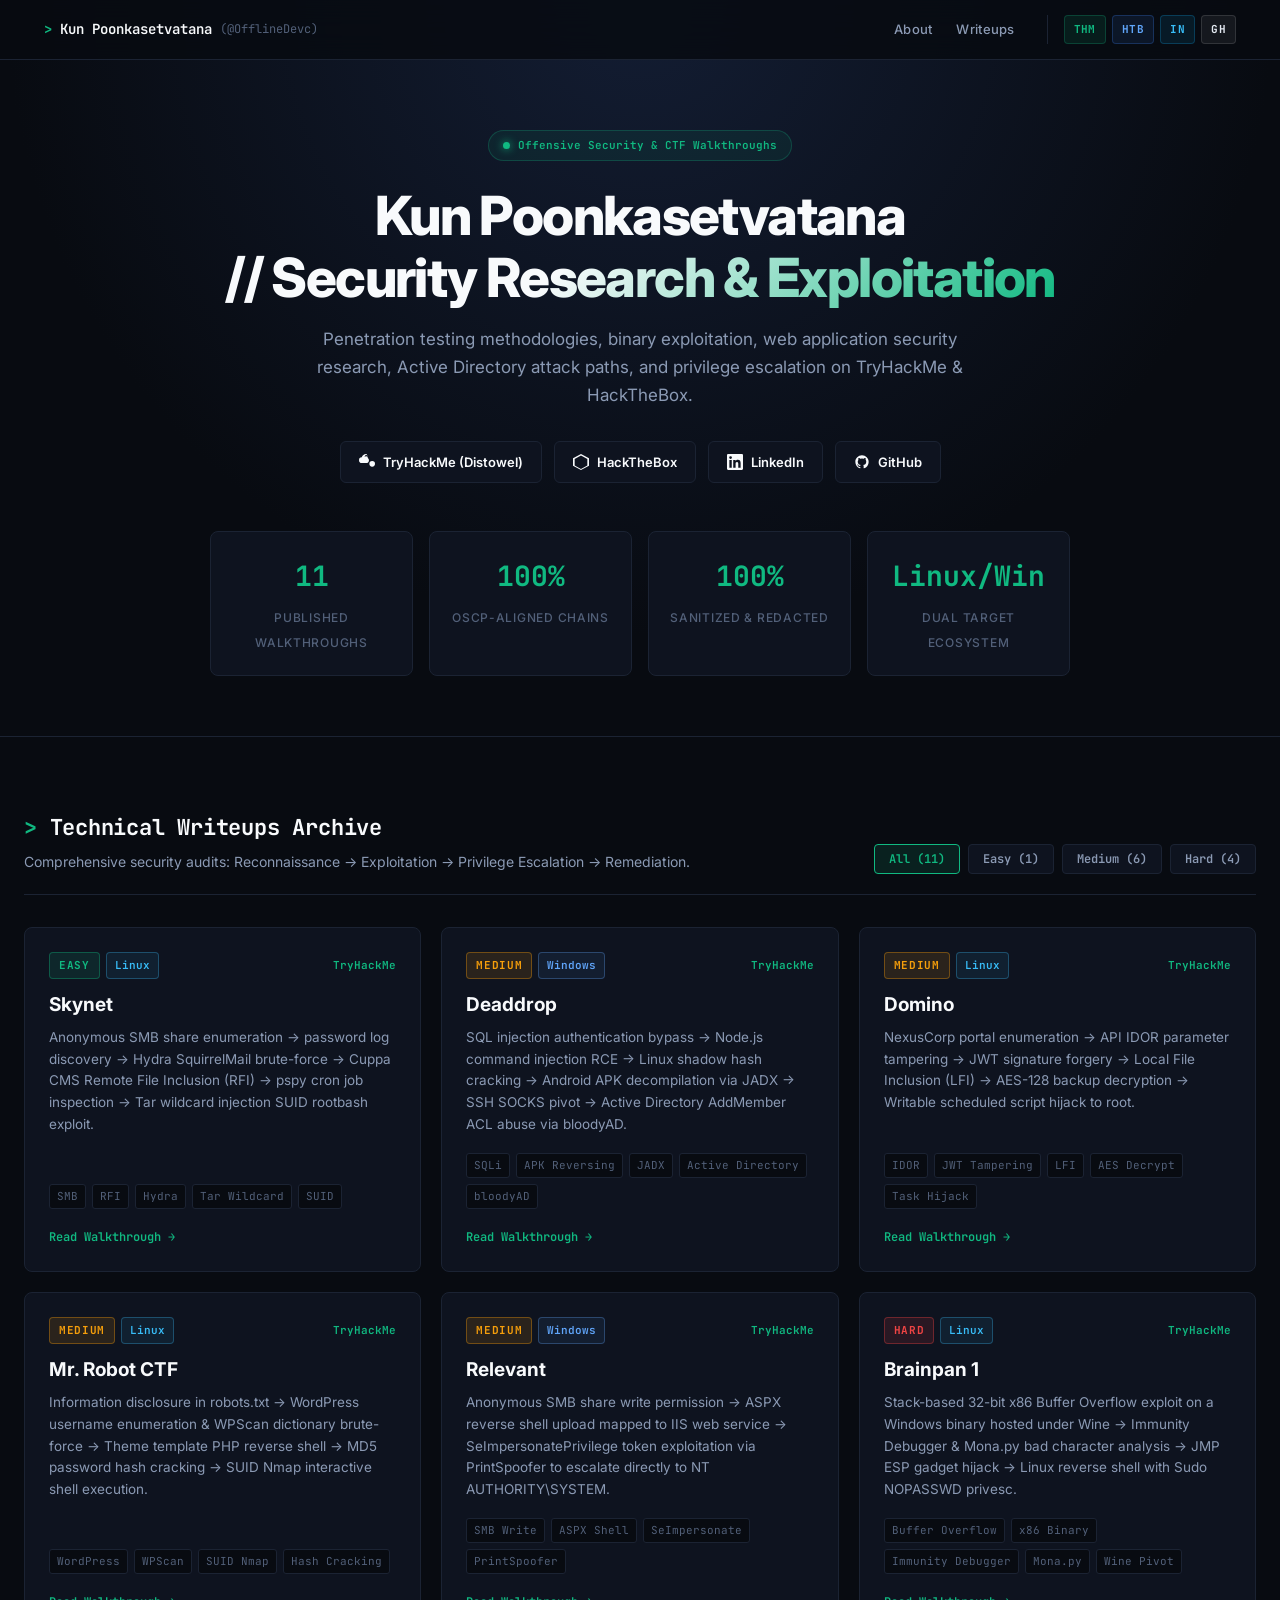
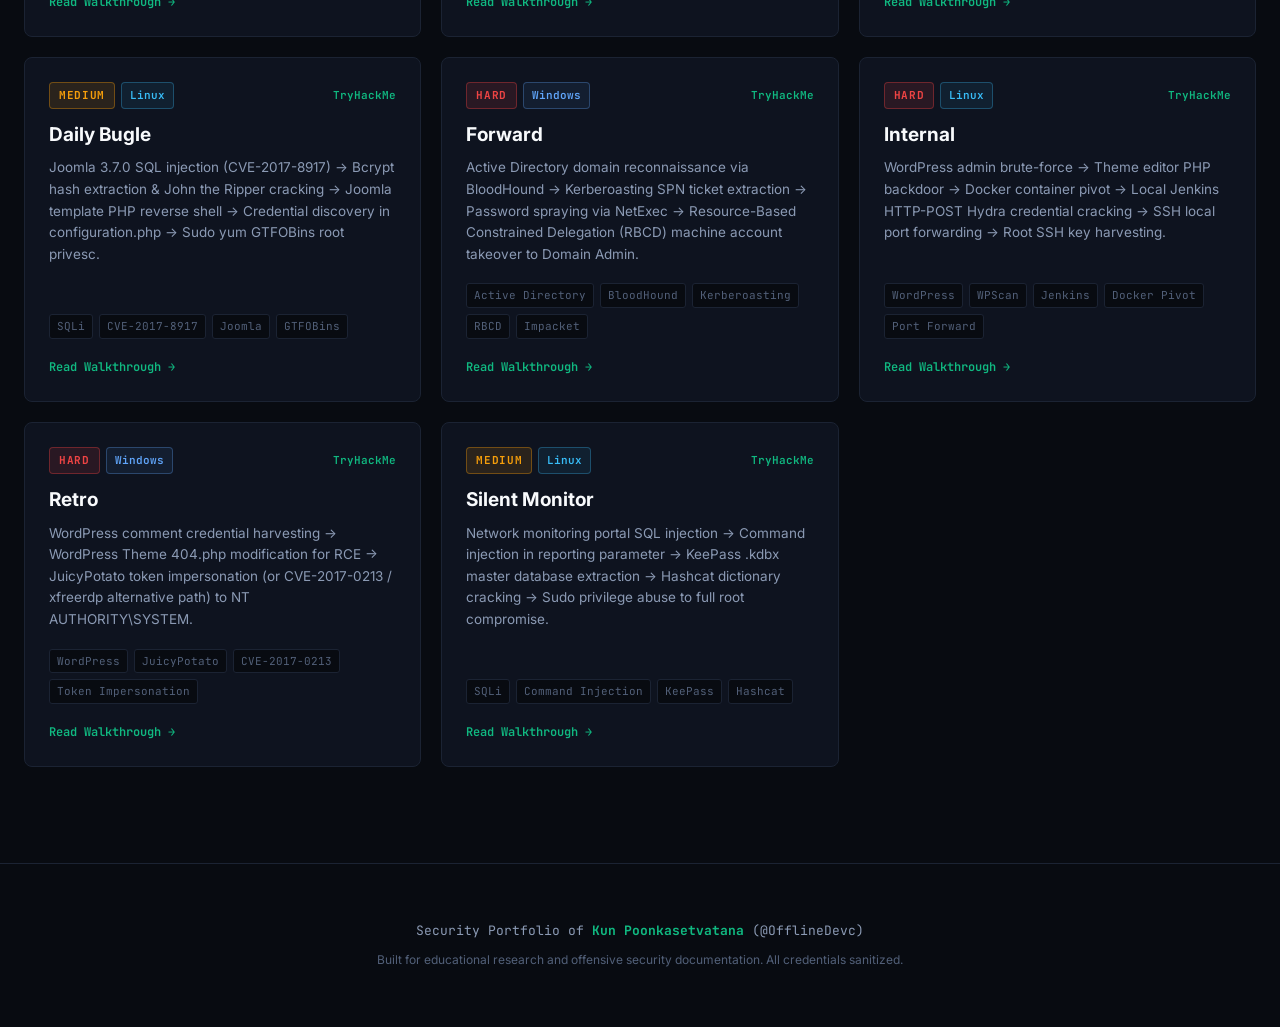
==== index.html @ 22c3c1bf "Fix OS and difficulty tags: Domino Linux, Forward Windows, Daily Bugle and Silent Monitor Medium, cl" ====
<!DOCTYPE html>
<html lang="en">
<head>
  <meta charset="UTF-8" />
  <meta name="viewport" content="width=device-width, initial-scale=1.0" />
  <title>Kun Poonkasetvatana (@OfflineDevc) — Offensive Security & CTF Portfolio</title>
  <link rel="stylesheet" href="style.css?v=3.0" />
  <link rel="preconnect" href="https://fonts.googleapis.com" />
  <link href="https://fonts.googleapis.com/css2?family=JetBrains+Mono:wght@400;500;600;700&family=Inter:wght@300;400;500;600;700;800&display=swap" rel="stylesheet" />
</head>
<body>

  <!-- GLOBAL NAVBAR -->
  <nav class="navbar">
    <div class="nav-inner">
      <a href="index.html" class="nav-logo">
        <span class="logo-accent">&gt;</span> Kun Poonkasetvatana
        <span class="logo-handle">(@OfflineDevc)</span>
      </a>
      <div class="nav-links">
        <a href="#about" class="nav-link-item">About</a>
        <a href="#writeups" class="nav-link-item">Writeups</a>
        <div class="nav-social-pills">
          <a href="https://tryhackme.com/p/Distowel" target="_blank" rel="noopener" class="pill-social thm" title="TryHackMe Profile">THM</a>
          <a href="https://profile.hackthebox.com/profile/01a11ceb-de8c-7382-a00c-8fab28836ef1" target="_blank" rel="noopener" class="pill-social htb" title="HackTheBox Profile">HTB</a>
          <a href="https://www.linkedin.com/in/kun-poonkasetvatana-4b6317326/" target="_blank" rel="noopener" class="pill-social in" title="LinkedIn Profile">IN</a>
          <a href="https://github.com/OfflineDevc" target="_blank" rel="noopener" class="pill-social gh" title="GitHub Profile">GH</a>
        </div>
      </div>
    </div>
  </nav>

  <!-- HERO SECTION -->
  <header class="hero" id="about">
    <div class="hero-inner">
      <div class="hero-status-pill">
        <span class="status-dot"></span>
        <span>Offensive Security &amp; CTF Walkthroughs</span>
      </div>
      <h1 class="hero-title">
        Kun Poonkasetvatana <br />
        <span class="title-accent">// Security Research &amp; Exploitation</span>
      </h1>
      <p class="hero-sub">
        Penetration testing methodologies, binary exploitation, web application security research, Active Directory attack paths, and privilege escalation on TryHackMe &amp; HackTheBox.
      </p>

      <div class="social-row">
        <a href="https://tryhackme.com/p/Distowel" target="_blank" rel="noopener" class="social-btn">
          <svg viewBox="0 0 24 24" fill="currentColor"><path d="M10.705 0C7.54 0 4.908 2.13 4.173 5.047A4.226 4.226 0 0 0 0 9.248a4.226 4.226 0 0 0 4.226 4.226h6.479A4.226 4.226 0 0 0 14.93 9.248a4.21 4.21 0 0 0-1.733-3.4C12.95 2.56 11.937 0 10.705 0zm0 1.588c.983 0 1.869.924 2.388 2.44a4.19 4.19 0 0 0-2.388-.744 4.19 4.19 0 0 0-2.387.744c.518-1.516 1.404-2.44 2.387-2.44zM19.774 10.526a4.226 4.226 0 0 0-4.226 4.226 4.226 4.226 0 0 0 4.226 4.226A4.226 4.226 0 0 0 24 14.752a4.226 4.226 0 0 0-4.226-4.226z"/></svg>
          TryHackMe (Distowel)
        </a>
        <a href="https://profile.hackthebox.com/profile/01a11ceb-de8c-7382-a00c-8fab28836ef1" target="_blank" rel="noopener" class="social-btn">
          <svg viewBox="0 0 24 24" fill="currentColor"><path d="M11.996 0 0 6.5v11L11.996 24 24 17.5v-11zm-.003 2.333 9.503 5.334v9.665l-9.503 5.334-9.5-5.334V7.667z"/></svg>
          HackTheBox
        </a>
        <a href="https://www.linkedin.com/in/kun-poonkasetvatana-4b6317326/" target="_blank" rel="noopener" class="social-btn">
          <svg viewBox="0 0 24 24" fill="currentColor"><path d="M20.447 20.452h-3.554v-5.569c0-1.328-.027-3.037-1.852-3.037-1.853 0-2.136 1.445-2.136 2.939v5.667H9.351V9h3.414v1.561h.046c.477-.9 1.637-1.85 3.37-1.85 3.601 0 4.267 2.37 4.267 5.455v6.286zM5.337 7.433a2.062 2.062 0 0 1-2.063-2.065 2.064 2.064 0 1 1 2.063 2.065zm1.782 13.019H3.555V9h3.564v11.452zM22.225 0H1.771C.792 0 0 .774 0 1.729v20.542C0 23.227.792 24 1.771 24h20.451C23.2 24 24 23.227 24 22.271V1.729C24 .774 23.2 0 22.222 0h.003z"/></svg>
          LinkedIn
        </a>
        <a href="https://github.com/OfflineDevc" target="_blank" rel="noopener" class="social-btn">
          <svg viewBox="0 0 24 24" fill="currentColor"><path d="M12 2C6.477 2 2 6.484 2 12.021c0 4.428 2.865 8.185 6.839 9.504.5.092.682-.217.682-.482 0-.237-.009-.868-.013-1.703-2.782.605-3.369-1.342-3.369-1.342-.454-1.154-1.11-1.462-1.11-1.462-.908-.62.069-.608.069-.608 1.003.07 1.531 1.03 1.531 1.03.892 1.529 2.341 1.087 2.91.832.092-.647.35-1.088.636-1.338-2.22-.253-4.555-1.113-4.555-4.951 0-1.093.39-1.988 1.029-2.688-.103-.253-.446-1.272.098-2.65 0 0 .84-.27 2.75 1.026A9.564 9.564 0 0 1 12 6.844a9.59 9.59 0 0 1 2.504.337c1.909-1.296 2.747-1.027 2.747-1.027.546 1.379.202 2.398.1 2.651.64.7 1.028 1.595 1.028 2.688 0 3.848-2.339 4.695-4.566 4.943.359.309.678.919.678 1.852 0 1.336-.012 2.415-.012 2.743 0 .267.18.578.688.48C19.138 20.203 22 16.447 22 12.021 22 6.484 17.523 2 12 2z"/></svg>
          GitHub
        </a>
      </div>

      <!-- Bento Stats -->
      <div class="stats-row">
        <div class="stat-box">
          <span class="stat-num">11</span>
          <span class="stat-label">Published Walkthroughs</span>
        </div>
        <div class="stat-box">
          <span class="stat-num">100%</span>
          <span class="stat-label">OSCP-Aligned Chains</span>
        </div>
        <div class="stat-box">
          <span class="stat-num">100%</span>
          <span class="stat-label">Sanitized &amp; Redacted</span>
        </div>
        <div class="stat-box">
          <span class="stat-num">Linux/Win</span>
          <span class="stat-label">Dual Target Ecosystem</span>
        </div>
      </div>
    </div>
  </header>

  <!-- WRITEUPS SECTION -->
  <section class="section" id="writeups">
    <div class="section-inner">
      <div class="section-header-row">
        <div>
          <h2 class="section-title"><span class="dim">&gt;</span> Technical Writeups Archive</h2>
          <p class="section-sub">Comprehensive security audits: Reconnaissance → Exploitation → Privilege Escalation → Remediation.</p>
        </div>

        <!-- Filter Buttons -->
        <div class="filter-row">
          <button class="filter-btn active" data-filter="all">All (11)</button>
          <button class="filter-btn" data-filter="easy">Easy (1)</button>
          <button class="filter-btn" data-filter="medium">Medium (6)</button>
          <button class="filter-btn" data-filter="hard">Hard (4)</button>
        </div>
      </div>

      <!-- WRITEUP GRID -->
      <div class="writeup-grid" id="writeup-grid">

        <!-- 1. Skynet (EASY) -->
        <div class="writeup-card" data-tags="easy thm linux smb rfi">
          <div class="card-header">
            <div class="card-badges-left">
              <span class="badge-diff easy">Easy</span>
              <span class="badge-tag-os os-linux">Linux</span>
            </div>
            <span class="card-platform-text">TryHackMe</span>
          </div>
          <h3 class="card-title">Skynet</h3>
          <p class="card-desc">Anonymous SMB share enumeration → password log discovery → Hydra SquirrelMail brute-force → Cuppa CMS Remote File Inclusion (RFI) → pspy cron job inspection → Tar wildcard injection SUID rootbash exploit.</p>
          <div class="card-tags">
            <span class="tag">SMB</span>
            <span class="tag">RFI</span>
            <span class="tag">Hydra</span>
            <span class="tag">Tar Wildcard</span>
            <span class="tag">SUID</span>
          </div>
          <a href="writeups/skynet.html" class="card-link">Read Walkthrough →</a>
        </div>

        <!-- 2. Deaddrop (MEDIUM) -->
        <div class="writeup-card" data-tags="medium thm linux windows activedirectory">
          <div class="card-header">
            <div class="card-badges-left">
              <span class="badge-diff medium">Medium</span>
              <span class="badge-tag-os os-windows">Windows</span>
            </div>
            <span class="card-platform-text">TryHackMe</span>
          </div>
          <h3 class="card-title">Deaddrop</h3>
          <p class="card-desc">SQL injection authentication bypass → Node.js command injection RCE → Linux shadow hash cracking → Android APK decompilation via JADX → SSH SOCKS pivot → Active Directory AddMember ACL abuse via bloodyAD.</p>
          <div class="card-tags">
            <span class="tag">SQLi</span>
            <span class="tag">APK Reversing</span>
            <span class="tag">JADX</span>
            <span class="tag">Active Directory</span>
            <span class="tag">bloodyAD</span>
          </div>
          <a href="writeups/deaddrop.html" class="card-link">Read Walkthrough →</a>
        </div>

        <!-- 3. Domino (MEDIUM) -->
        <div class="writeup-card" data-tags="medium thm linux web jwt">
          <div class="card-header">
            <div class="card-badges-left">
              <span class="badge-diff medium">Medium</span>
              <span class="badge-tag-os os-linux">Linux</span>
            </div>
            <span class="card-platform-text">TryHackMe</span>
          </div>
          <h3 class="card-title">Domino</h3>
          <p class="card-desc">NexusCorp portal enumeration → API IDOR parameter tampering → JWT signature forgery → Local File Inclusion (LFI) → AES-128 backup decryption → Writable scheduled script hijack to root.</p>
          <div class="card-tags">
            <span class="tag">IDOR</span>
            <span class="tag">JWT Tampering</span>
            <span class="tag">LFI</span>
            <span class="tag">AES Decrypt</span>
            <span class="tag">Task Hijack</span>
          </div>
          <a href="writeups/domino.html" class="card-link">Read Walkthrough →</a>
        </div>

        <!-- 4. Mr. Robot CTF (MEDIUM) -->
        <div class="writeup-card" data-tags="medium thm linux wordpress">
          <div class="card-header">
            <div class="card-badges-left">
              <span class="badge-diff medium">Medium</span>
              <span class="badge-tag-os os-linux">Linux</span>
            </div>
            <span class="card-platform-text">TryHackMe</span>
          </div>
          <h3 class="card-title">Mr. Robot CTF</h3>
          <p class="card-desc">Information disclosure in robots.txt → WordPress username enumeration & WPScan dictionary brute-force → Theme template PHP reverse shell → MD5 password hash cracking → SUID Nmap interactive shell execution.</p>
          <div class="card-tags">
            <span class="tag">WordPress</span>
            <span class="tag">WPScan</span>
            <span class="tag">SUID Nmap</span>
            <span class="tag">Hash Cracking</span>
          </div>
          <a href="writeups/mrrobotctf.html" class="card-link">Read Walkthrough →</a>
        </div>

        <!-- 5. Relevant (MEDIUM) -->
        <div class="writeup-card" data-tags="medium thm windows smb printspoofer">
          <div class="card-header">
            <div class="card-badges-left">
              <span class="badge-diff medium">Medium</span>
              <span class="badge-tag-os os-windows">Windows</span>
            </div>
            <span class="card-platform-text">TryHackMe</span>
          </div>
          <h3 class="card-title">Relevant</h3>
          <p class="card-desc">Anonymous SMB share write permission → ASPX reverse shell upload mapped to IIS web service → SeImpersonatePrivilege token exploitation via PrintSpoofer to escalate directly to NT AUTHORITY\SYSTEM.</p>
          <div class="card-tags">
            <span class="tag">SMB Write</span>
            <span class="tag">ASPX Shell</span>
            <span class="tag">SeImpersonate</span>
            <span class="tag">PrintSpoofer</span>
          </div>
          <a href="writeups/relevant.html" class="card-link">Read Walkthrough →</a>
        </div>

        <!-- 6. Brainpan 1 (HARD) -->
        <div class="writeup-card" data-tags="hard thm linux windows bof">
          <div class="card-header">
            <div class="card-badges-left">
              <span class="badge-diff hard">Hard</span>
              <span class="badge-tag-os os-linux">Linux</span>
            </div>
            <span class="card-platform-text">TryHackMe</span>
          </div>
          <h3 class="card-title">Brainpan 1</h3>
          <p class="card-desc">Stack-based 32-bit x86 Buffer Overflow exploit on a Windows binary hosted under Wine → Immunity Debugger & Mona.py bad character analysis → JMP ESP gadget hijack → Linux reverse shell with Sudo NOPASSWD privesc.</p>
          <div class="card-tags">
            <span class="tag">Buffer Overflow</span>
            <span class="tag">x86 Binary</span>
            <span class="tag">Immunity Debugger</span>
            <span class="tag">Mona.py</span>
            <span class="tag">Wine Pivot</span>
          </div>
          <a href="writeups/brainpan1.html" class="card-link">Read Walkthrough →</a>
        </div>

        <!-- 7. Daily Bugle (MEDIUM) -->
        <div class="writeup-card" data-tags="medium thm web linux sqli">
          <div class="card-header">
            <div class="card-badges-left">
              <span class="badge-diff medium">Medium</span>
              <span class="badge-tag-os os-linux">Linux</span>
            </div>
            <span class="card-platform-text">TryHackMe</span>
          </div>
          <h3 class="card-title">Daily Bugle</h3>
          <p class="card-desc">Joomla 3.7.0 SQL injection (CVE-2017-8917) → Bcrypt hash extraction & John the Ripper cracking → Joomla template PHP reverse shell → Credential discovery in configuration.php → Sudo yum GTFOBins root privesc.</p>
          <div class="card-tags">
            <span class="tag">SQLi</span>
            <span class="tag">CVE-2017-8917</span>
            <span class="tag">Joomla</span>
            <span class="tag">GTFOBins</span>
          </div>
          <a href="writeups/daily-bugle.html" class="card-link">Read Walkthrough →</a>
        </div>

        <!-- 8. Forward (HARD) -->
        <div class="writeup-card" data-tags="hard thm activedirectory windows rbcd">
          <div class="card-header">
            <div class="card-badges-left">
              <span class="badge-diff hard">Hard</span>
              <span class="badge-tag-os os-windows">Windows</span>
            </div>
            <span class="card-platform-text">TryHackMe</span>
          </div>
          <h3 class="card-title">Forward</h3>
          <p class="card-desc">Active Directory domain reconnaissance via BloodHound → Kerberoasting SPN ticket extraction → Password spraying via NetExec → Resource-Based Constrained Delegation (RBCD) machine account takeover to Domain Admin.</p>
          <div class="card-tags">
            <span class="tag">Active Directory</span>
            <span class="tag">BloodHound</span>
            <span class="tag">Kerberoasting</span>
            <span class="tag">RBCD</span>
            <span class="tag">Impacket</span>
          </div>
          <a href="writeups/forward.html" class="card-link">Read Walkthrough →</a>
        </div>

        <!-- 9. Internal (HARD) -->
        <div class="writeup-card" data-tags="hard thm linux wordpress jenkins">
          <div class="card-header">
            <div class="card-badges-left">
              <span class="badge-diff hard">Hard</span>
              <span class="badge-tag-os os-linux">Linux</span>
            </div>
            <span class="card-platform-text">TryHackMe</span>
          </div>
          <h3 class="card-title">Internal</h3>
          <p class="card-desc">WordPress admin brute-force → Theme editor PHP backdoor → Docker container pivot → Local Jenkins HTTP-POST Hydra credential cracking → SSH local port forwarding → Root SSH key harvesting.</p>
          <div class="card-tags">
            <span class="tag">WordPress</span>
            <span class="tag">WPScan</span>
            <span class="tag">Jenkins</span>
            <span class="tag">Docker Pivot</span>
            <span class="tag">Port Forward</span>
          </div>
          <a href="writeups/internal.html" class="card-link">Read Walkthrough →</a>
        </div>

        <!-- 10. Retro (HARD) -->
        <div class="writeup-card" data-tags="hard thm windows wordpress rdp">
          <div class="card-header">
            <div class="card-badges-left">
              <span class="badge-diff hard">Hard</span>
              <span class="badge-tag-os os-windows">Windows</span>
            </div>
            <span class="card-platform-text">TryHackMe</span>
          </div>
          <h3 class="card-title">Retro</h3>
          <p class="card-desc">WordPress comment credential harvesting → WordPress Theme 404.php modification for RCE → JuicyPotato token impersonation (or CVE-2017-0213 / xfreerdp alternative path) to NT AUTHORITY\SYSTEM.</p>
          <div class="card-tags">
            <span class="tag">WordPress</span>
            <span class="tag">JuicyPotato</span>
            <span class="tag">CVE-2017-0213</span>
            <span class="tag">Token Impersonation</span>
          </div>
          <a href="writeups/retro.html" class="card-link">Read Walkthrough →</a>
        </div>

        <!-- 11. Silent Monitor (MEDIUM) -->
        <div class="writeup-card" data-tags="medium thm linux sqli keepass">
          <div class="card-header">
            <div class="card-badges-left">
              <span class="badge-diff medium">Medium</span>
              <span class="badge-tag-os os-linux">Linux</span>
            </div>
            <span class="card-platform-text">TryHackMe</span>
          </div>
          <h3 class="card-title">Silent Monitor</h3>
          <p class="card-desc">Network monitoring portal SQL injection → Command injection in reporting parameter → KeePass .kdbx master database extraction → Hashcat dictionary cracking → Sudo privilege abuse to full root compromise.</p>
          <div class="card-tags">
            <span class="tag">SQLi</span>
            <span class="tag">Command Injection</span>
            <span class="tag">KeePass</span>
            <span class="tag">Hashcat</span>
          </div>
          <a href="writeups/silent-monitor.html" class="card-link">Read Walkthrough →</a>
        </div>

      </div>
    </div>
  </section>

  <!-- GLOBAL FOOTER -->
  <footer class="footer">
    <div class="footer-inner">
      <p class="footer-author">Security Portfolio of <strong>Kun Poonkasetvatana</strong> (@OfflineDevc)</p>
      <p class="footer-copy">Built for educational research and offensive security documentation. All credentials sanitized.</p>
    </div>
  </footer>

  <script src="script.js?v=3.0"></script>
</body>
</html>
---- style.css ----
/* ==========================================================================
   OFFLINEDEVC PORTFOLIO & WRITEUPS — UNIFIED DESIGN SYSTEM
   Author: Kun Poonkasetvatana (@OfflineDevc)
   Theme: Minimal Dark Cyber Slate / Bento Grid / Typography Focus
   ========================================================================== */

/* ── Reset & CSS Variables ───────────────────────────────────────────────── */
*, *::before, *::after {
  box-sizing: border-box;
  margin: 0;
  padding: 0;
}

:root {
  /* Unified Backgrounds */
  --bg-base:       #080b11;   /* Global dark charcoal */
  --bg-surface:    #0e131f;   /* Cards and containers */
  --bg-surface-hover: #131a2b;
  --bg-code:       #05080f;   /* Deep code blocks */
  --bg-elevated:   #141c2e;   /* Badges and dropdowns */

  /* Borders */
  --border:        #1b2333;   /* Clean subtle border */
  --border-hover:  #2d3b55;
  --border-light:  rgba(255, 255, 255, 0.08);

  /* Typography */
  --text-main:     #f8fafc;   /* High contrast headings */
  --text-body:     #cbd5e1;   /* Readable body */
  --text-muted:    #8b9ab4;   /* Secondary info */
  --text-dim:      #526079;   /* Muted captions */

  /* Primary Brand Accent (Cyber Emerald) */
  --accent:        #10b981;
  --accent-glow:   rgba(16, 185, 129, 0.25);
  --accent-light:  #34d399;
  --accent-code:   #34d399;

  /* Strict Difficulty Palette */
  --easy:          #10b981;
  --easy-bg:       rgba(16, 185, 129, 0.12);
  --easy-border:   rgba(16, 185, 129, 0.35);

  --medium:        #f59e0b;
  --medium-bg:     rgba(245, 158, 11, 0.12);
  --medium-border: rgba(245, 158, 11, 0.35);

  --hard:          #ef4444;
  --hard-bg:       rgba(239, 68, 68, 0.12);
  --hard-border:   rgba(239, 68, 68, 0.35);

  /* Font Stacks */
  --font-sans:     'Inter', -apple-system, BlinkMacSystemFont, 'Segoe UI', Roboto, sans-serif;
  --font-mono:     'JetBrains Mono', 'Fira Code', monospace;
}

html {
  scroll-behavior: smooth;
}

body {
  background: var(--bg-base);
  color: var(--text-body);
  font-family: var(--font-sans);
  font-size: 15px;
  line-height: 1.7;
  min-height: 100vh;
  -webkit-font-smoothing: antialiased;
  -moz-osx-font-smoothing: grayscale;
}

a {
  color: inherit;
  text-decoration: none;
}

/* ==========================================================================
   GLOBAL NAVBAR (UNIFIED FOR ALL PAGES)
   ========================================================================== */
.navbar {
  position: fixed;
  top: 0;
  left: 0;
  right: 0;
  z-index: 1000;
  height: 60px;
  background: rgba(8, 11, 17, 0.85);
  backdrop-filter: blur(14px);
  -webkit-backdrop-filter: blur(14px);
  border-bottom: 1px solid var(--border);
}

.nav-inner {
  max-width: 1240px;
  margin: 0 auto;
  padding: 0 24px;
  height: 100%;
  display: flex;
  align-items: center;
  justify-content: space-between;
}

.nav-logo {
  display: flex;
  align-items: center;
  gap: 8px;
  font-family: var(--font-mono);
  font-size: 14px;
  font-weight: 600;
  color: var(--text-main);
  transition: opacity .2s ease;
}
.nav-logo:hover {
  opacity: .9;
}
.logo-accent {
  color: var(--accent);
  font-weight: 700;
}
.logo-handle {
  font-size: 12px;
  color: var(--text-dim);
  font-weight: 400;
}

.nav-links {
  display: flex;
  align-items: center;
  gap: 24px;
}

.nav-link-item {
  font-size: 13px;
  font-weight: 500;
  color: var(--text-muted);
  letter-spacing: .02em;
  transition: color .2s ease;
}
.nav-link-item:hover {
  color: var(--text-main);
}

.nav-social-pills {
  display: flex;
  align-items: center;
  gap: 6px;
  margin-left: 8px;
  border-left: 1px solid var(--border);
  padding-left: 16px;
}

.pill-social {
  display: inline-flex;
  align-items: center;
  justify-content: center;
  padding: 4px 9px;
  border-radius: 4px;
  font-family: var(--font-mono);
  font-size: 11px;
  font-weight: 700;
  letter-spacing: .04em;
  text-decoration: none;
  transition: all .2s ease;
  border: 1px solid transparent;
}
.pill-social.thm { background: rgba(16, 185, 129, 0.1); color: #10b981; border-color: rgba(16, 185, 129, 0.25); }
.pill-social.htb { background: rgba(59, 130, 246, 0.1); color: #60a5fa; border-color: rgba(59, 130, 246, 0.25); }
.pill-social.in  { background: rgba(14, 165, 233, 0.1); color: #38bdf8; border-color: rgba(14, 165, 233, 0.25); }
.pill-social.gh  { background: rgba(255, 255, 255, 0.06); color: #e2e8f0; border-color: rgba(255, 255, 255, 0.12); }
.pill-social:hover { transform: translateY(-1px); box-shadow: 0 4px 12px rgba(0,0,0,0.4); }

/* ==========================================================================
   HOMEPAGE HERO SECTION
   ========================================================================== */
.hero {
  padding: 130px 24px 60px;
  background: radial-gradient(circle at 50% 0%, #131d33 0%, var(--bg-base) 65%);
  border-bottom: 1px solid var(--border);
}

.hero-inner {
  max-width: 1000px;
  margin: 0 auto;
  text-align: center;
}

.hero-status-pill {
  display: inline-flex;
  align-items: center;
  gap: 8px;
  background: rgba(16, 185, 129, 0.08);
  border: 1px solid rgba(16, 185, 129, 0.25);
  padding: 5px 14px;
  border-radius: 20px;
  font-family: var(--font-mono);
  font-size: 11px;
  font-weight: 600;
  color: var(--accent);
  margin-bottom: 24px;
}
.status-dot {
  width: 7px;
  height: 7px;
  border-radius: 50%;
  background: var(--accent);
  box-shadow: 0 0 8px var(--accent);
  animation: pulseDot 2s infinite ease-in-out;
}
@keyframes pulseDot {
  0%, 100% { opacity: 1; transform: scale(1); }
  50% { opacity: 0.5; transform: scale(0.85); }
}

.hero-title {
  font-size: clamp(34px, 5.5vw, 54px);
  font-weight: 800;
  color: var(--text-main);
  letter-spacing: -0.03em;
  line-height: 1.15;
  margin-bottom: 16px;
}
.hero-title .title-accent {
  background: linear-gradient(135deg, #f8fafc 40%, var(--accent) 100%);
  -webkit-background-clip: text;
  -webkit-text-fill-color: transparent;
}

.hero-sub {
  font-size: 17px;
  color: var(--text-muted);
  max-width: 680px;
  margin: 0 auto 32px;
  line-height: 1.65;
}

/* Social Buttons Row */
.social-row {
  display: flex;
  justify-content: center;
  flex-wrap: wrap;
  gap: 12px;
  margin-bottom: 48px;
}
.social-btn {
  display: inline-flex;
  align-items: center;
  gap: 8px;
  background: var(--bg-surface);
  border: 1px solid var(--border);
  color: var(--text-main);
  padding: 9px 18px;
  border-radius: 6px;
  font-size: 13px;
  font-weight: 600;
  transition: all .2s ease;
}
.social-btn svg {
  width: 16px;
  height: 16px;
}
.social-btn:hover {
  border-color: var(--accent);
  background: var(--bg-surface-hover);
  transform: translateY(-2px);
  box-shadow: 0 8px 20px rgba(0,0,0,0.4);
}

/* Bento Stats Row */
.stats-row {
  display: grid;
  grid-template-columns: repeat(auto-fit, minmax(180px, 1fr));
  gap: 16px;
  max-width: 860px;
  margin: 0 auto;
}
.stat-box {
  background: var(--bg-surface);
  border: 1px solid var(--border);
  border-radius: 8px;
  padding: 20px 16px;
  text-align: center;
  transition: border-color .2s ease;
}
.stat-box:hover {
  border-color: var(--border-hover);
}
.stat-num {
  display: block;
  font-family: var(--font-mono);
  font-size: 28px;
  font-weight: 700;
  color: var(--accent);
  margin-bottom: 4px;
}
.stat-label {
  font-size: 12px;
  color: var(--text-dim);
  font-weight: 500;
  text-transform: uppercase;
  letter-spacing: .06em;
}

/* ==========================================================================
   HOMEPAGE WRITEUPS GRID SECTION
   ========================================================================== */
.section {
  padding: 72px 24px 96px;
}
.section-inner {
  max-width: 1240px;
  margin: 0 auto;
}

.section-header-row {
  display: flex;
  align-items: flex-end;
  justify-content: space-between;
  flex-wrap: wrap;
  gap: 20px;
  margin-bottom: 32px;
  border-bottom: 1px solid var(--border);
  padding-bottom: 20px;
}
.section-title {
  font-family: var(--font-mono);
  font-size: 22px;
  font-weight: 700;
  color: var(--text-main);
  letter-spacing: -0.01em;
}
.section-title .dim {
  color: var(--accent);
}
.section-sub {
  font-size: 14px;
  color: var(--text-muted);
  margin-top: 4px;
}

/* Filter Buttons */
.filter-row {
  display: flex;
  gap: 8px;
  flex-wrap: wrap;
}
.filter-btn {
  background: var(--bg-surface);
  border: 1px solid var(--border);
  color: var(--text-muted);
  font-family: var(--font-mono);
  font-size: 12px;
  font-weight: 600;
  padding: 6px 14px;
  border-radius: 4px;
  cursor: pointer;
  transition: all .2s ease;
}
.filter-btn:hover {
  border-color: var(--border-hover);
  color: var(--text-main);
}
.filter-btn.active {
  background: rgba(16, 185, 129, 0.12);
  border-color: var(--accent);
  color: var(--accent);
}

/* Writeup Cards Grid */
.writeup-grid {
  display: grid;
  grid-template-columns: repeat(auto-fill, minmax(360px, 1fr));
  gap: 20px;
}

.writeup-card {
  background: var(--bg-surface);
  border: 1px solid var(--border);
  border-radius: 8px;
  padding: 24px;
  display: flex;
  flex-direction: column;
  transition: all .25s cubic-bezier(0.4, 0, 0.2, 1);
  position: relative;
}
.writeup-card:hover {
  border-color: var(--border-hover);
  background: var(--bg-surface-hover);
  transform: translateY(-3px);
  box-shadow: 0 12px 30px rgba(0, 0, 0, 0.5);
}

.card-header {
  display: flex;
  align-items: center;
  justify-content: space-between;
  margin-bottom: 14px;
}
.card-badges-left {
  display: flex;
  gap: 6px;
  align-items: center;
}

/* Difficulty Badges */
.badge-diff {
  display: inline-block;
  padding: 3px 9px;
  border-radius: 4px;
  font-family: var(--font-mono);
  font-size: 11px;
  font-weight: 700;
  letter-spacing: .06em;
  text-transform: uppercase;
}
.badge-diff.easy   { background: var(--easy-bg);   color: var(--easy);   border: 1px solid var(--easy-border); }
.badge-diff.medium { background: var(--medium-bg); color: var(--medium); border: 1px solid var(--medium-border); }
.badge-diff.hard   { background: var(--hard-bg);   color: var(--hard);   border: 1px solid var(--hard-border); }

.badge-tag-os {
  background: var(--bg-elevated);
  border: 1px solid var(--border);
  color: var(--text-muted);
  font-family: var(--font-mono);
  font-size: 11px;
  font-weight: 600;
  padding: 3px 8px;
  border-radius: 4px;
}

.card-platform-text {
  font-family: var(--font-mono);
  font-size: 11px;
  color: var(--accent);
  font-weight: 600;
}

.card-title {
  font-size: 19px;
  font-weight: 700;
  color: var(--text-main);
  margin-bottom: 10px;
  line-height: 1.3;
}

.card-desc {
  font-size: 13.5px;
  color: var(--text-muted);
  line-height: 1.6;
  margin-bottom: 18px;
  flex: 1;
}

.card-tags {
  display: flex;
  flex-wrap: wrap;
  gap: 6px;
  margin-bottom: 18px;
}
.tag {
  background: var(--bg-base);
  border: 1px solid var(--border);
  color: var(--text-dim);
  font-family: var(--font-mono);
  font-size: 11px;
  padding: 2px 7px;
  border-radius: 3px;
}

.card-link {
  display: inline-flex;
  align-items: center;
  gap: 6px;
  font-family: var(--font-mono);
  font-size: 12px;
  font-weight: 600;
  color: var(--accent);
  transition: gap .2s ease;
}
.card-link:hover {
  gap: 10px;
  text-decoration: underline;
}

.writeup-card.hidden {
  display: none !important;
}

/* ==========================================================================
   WRITEUP PAGE — HERO BANNER
   ========================================================================== */
.writeup-hero {
  padding: 96px 24px 32px;
  background: radial-gradient(circle at 50% 0%, #131d33 0%, var(--bg-base) 70%);
  border-bottom: 1px solid var(--border);
}

.writeup-hero-inner {
  max-width: 1240px;
  margin: 0 auto;
}

.hero-top-meta {
  display: flex;
  align-items: center;
  justify-content: space-between;
  flex-wrap: wrap;
  gap: 12px;
  margin-bottom: 16px;
}

.hero-top-meta .back-link {
  display: inline-flex;
  align-items: center;
  gap: 6px;
  font-family: var(--font-mono);
  font-size: 12px;
  color: var(--text-muted);
  text-decoration: none;
  transition: color .2s ease;
}
.hero-top-meta .back-link:hover {
  color: var(--accent);
}

.author-hero-pill {
  display: inline-flex;
  align-items: center;
  gap: 7px;
  background: var(--bg-surface);
  border: 1px solid var(--border);
  padding: 4px 12px;
  border-radius: 20px;
  font-size: 12px;
  color: var(--text-muted);
}
.author-hero-pill strong {
  color: var(--text-main);
}
.author-live-dot {
  width: 7px;
  height: 7px;
  border-radius: 50%;
  background: var(--accent);
  box-shadow: 0 0 6px var(--accent);
  display: inline-block;
}

.hero-main-row {
  display: flex;
  align-items: flex-end;
  justify-content: space-between;
  flex-wrap: wrap;
  gap: 16px;
}

.room-platform-badge {
  display: inline-block;
  font-family: var(--font-mono);
  font-size: 11px;
  font-weight: 700;
  letter-spacing: .08em;
  color: var(--accent);
  margin-bottom: 6px;
}

.writeup-title {
  font-size: clamp(28px, 4vw, 42px);
  font-weight: 800;
  color: var(--text-main);
  letter-spacing: -0.02em;
  line-height: 1.15;
  margin: 0;
}

.writeup-badges {
  display: flex;
  gap: 8px;
  flex-wrap: wrap;
  align-items: center;
}

.badge {
  display: inline-block;
  padding: 5px 14px;
  border-radius: 4px;
  font-family: var(--font-mono);
  font-size: 11px;
  font-weight: 700;
  letter-spacing: .08em;
  text-transform: uppercase;
}
.diff-easy   { background: var(--easy-bg);   color: var(--easy);   border: 1px solid var(--easy-border); }
.diff-medium { background: var(--medium-bg); color: var(--medium); border: 1px solid var(--medium-border); }
.diff-hard   { background: var(--hard-bg);   color: var(--hard);   border: 1px solid var(--hard-border); }
.badge-os       { background: var(--bg-elevated); color: var(--text-muted); border: 1px solid var(--border); }
.badge-platform { background: rgba(16, 185, 129, 0.08); color: var(--accent); border: 1px solid rgba(16, 185, 129, 0.25); }

/* ==========================================================================
   WRITEUP PAGE — TWO-COLUMN LAYOUT
   ========================================================================== */
.writeup-layout {
  max-width: 1240px;
  margin: 0 auto;
  padding: 36px 24px 80px;
  display: flex;
  gap: 36px;
  align-items: flex-start;
}

/* ==========================================================================
   STICKY SIDEBAR (ALL WRITEUPS LIST)
   ========================================================================== */
.writeup-sidebar {
  width: 280px;
  flex-shrink: 0;
  position: sticky;
  top: 76px;
  max-height: calc(100vh - 96px);
  overflow-y: auto;
  background: var(--bg-surface);
  border: 1px solid var(--border);
  border-radius: 8px;
  padding: 18px 16px;
}

.writeup-sidebar::-webkit-scrollbar { width: 4px; }
.writeup-sidebar::-webkit-scrollbar-thumb { background: var(--border-hover); border-radius: 4px; }

.sidebar-author-box {
  background: var(--bg-base);
  border: 1px solid var(--border);
  border-radius: 6px;
  padding: 12px 14px;
  margin-bottom: 16px;
}
.sidebar-author-name {
  font-size: 13px;
  font-weight: 700;
  color: var(--text-main);
}
.sidebar-author-meta {
  display: flex;
  gap: 6px;
  margin-top: 4px;
}
.author-badge-tag {
  font-family: var(--font-mono);
  font-size: 10px;
  color: var(--accent);
}
.author-badge-thm {
  font-family: var(--font-mono);
  font-size: 10px;
  color: var(--text-dim);
}

.sidebar-header {
  display: flex;
  justify-content: space-between;
  align-items: center;
  padding-bottom: 10px;
  margin-bottom: 14px;
  border-bottom: 1px solid var(--border);
}
.sidebar-label {
  font-family: var(--font-mono);
  font-size: 11px;
  font-weight: 700;
  letter-spacing: .08em;
  color: var(--text-muted);
}
.sidebar-count {
  background: var(--bg-elevated);
  color: var(--accent);
  font-family: var(--font-mono);
  font-size: 10px;
  font-weight: 700;
  padding: 2px 7px;
  border-radius: 10px;
  border: 1px solid var(--border);
}

/* Sidebar Groups */
.sidebar-group {
  margin-bottom: 16px;
}
.sidebar-group-header {
  display: flex;
  justify-content: space-between;
  align-items: center;
  padding: 5px 6px;
  margin-bottom: 4px;
}
.group-left {
  display: flex;
  align-items: center;
  gap: 7px;
}
.diff-indicator {
  width: 7px;
  height: 7px;
  border-radius: 50%;
  display: inline-block;
}
.dot-easy   { background: var(--easy);   box-shadow: 0 0 6px var(--easy); }
.dot-medium { background: var(--medium); box-shadow: 0 0 6px var(--medium); }
.dot-hard   { background: var(--hard);   box-shadow: 0 0 6px var(--hard); }

.sidebar-group-name {
  font-family: var(--font-mono);
  font-size: 11px;
  font-weight: 700;
  letter-spacing: .08em;
}
.group-easy .sidebar-group-name   { color: var(--easy); }
.group-medium .sidebar-group-name { color: var(--medium); }
.group-hard .sidebar-group-name   { color: var(--hard); }

.sidebar-group-badge {
  font-family: var(--font-mono);
  font-size: 9px;
  font-weight: 700;
  padding: 2px 6px;
  border-radius: 3px;
}
.pill-easy   { background: var(--easy-bg);   color: var(--easy); }
.pill-medium { background: var(--medium-bg); color: var(--medium); }
.pill-hard   { background: var(--hard-bg);   color: var(--hard); }

.sidebar-list {
  list-style: none;
  padding: 0;
  margin: 0;
  display: flex;
  flex-direction: column;
  gap: 2px;
}

.sidebar-item {
  border-radius: 6px;
  transition: all .15s ease;
}

.sidebar-link {
  display: flex;
  align-items: center;
  gap: 8px;
  padding: 7px 10px;
  font-size: 13px;
  color: var(--text-muted);
  text-decoration: none;
  border-radius: 6px;
  transition: all .15s ease;
}

.sidebar-item-bullet {
  width: 5px;
  height: 5px;
  border-radius: 50%;
  background: var(--border-hover);
  flex-shrink: 0;
  transition: all .15s ease;
}

.sidebar-item-title {
  flex: 1;
  white-space: nowrap;
  overflow: hidden;
  text-overflow: ellipsis;
}

.sidebar-os-badge {
  font-family: var(--font-mono);
  font-size: 10px;
  font-weight: 600;
  padding: 1px 6px;
  border-radius: 4px;
  letter-spacing: .02em;
  white-space: nowrap;
}
.sidebar-os-badge.os-linux {
  color: #38bdf8;
  background: rgba(56, 189, 248, 0.1);
  border: 1px solid rgba(56, 189, 248, 0.25);
}
.sidebar-os-badge.os-windows {
  color: #60a5fa;
  background: rgba(96, 165, 250, 0.1);
  border: 1px solid rgba(96, 165, 250, 0.25);
}
.sidebar-os-badge.os-ad {
  color: #c084fc;
  background: rgba(192, 132, 252, 0.1);
  border: 1px solid rgba(192, 132, 252, 0.25);
}

.badge-tag-os.os-linux, .badge-os.os-linux {
  color: #38bdf8;
  border-color: rgba(56, 189, 248, 0.3);
  background: rgba(56, 189, 248, 0.08);
}
.badge-tag-os.os-windows, .badge-os.os-windows {
  color: #60a5fa;
  border-color: rgba(96, 165, 250, 0.3);
  background: rgba(96, 165, 250, 0.08);
}
.badge-tag-os.os-ad, .badge-os.os-ad {
  color: #c084fc;
  border-color: rgba(192, 132, 252, 0.3);
  background: rgba(192, 132, 252, 0.08);
}

.pagination-badges-row {
  display: flex;
  gap: 6px;
  margin-top: 4px;
}
.prev-card .pagination-badges-row {
  justify-content: flex-start;
}
.next-card .pagination-badges-row {
  justify-content: flex-end;
}

.sidebar-link:hover {
  color: var(--text-main);
  background: rgba(255, 255, 255, 0.04);
  transform: translateX(2px);
}
.sidebar-link:hover .sidebar-item-bullet {
  background: var(--text-muted);
}

/* Active Item */
.sidebar-item.active {
  background: rgba(16, 185, 129, 0.08);
  border-left: 2px solid var(--accent);
  border-radius: 0 6px 6px 0;
}
.sidebar-item.active .sidebar-link {
  color: var(--accent);
  font-weight: 600;
}
.sidebar-item.active .sidebar-item-bullet {
  background: var(--accent);
  box-shadow: 0 0 6px var(--accent);
}

.sidebar-footer {
  margin-top: 14px;
  padding-top: 12px;
  border-top: 1px solid var(--border);
}
.sidebar-home-link {
  display: flex;
  align-items: center;
  gap: 7px;
  font-family: var(--font-mono);
  font-size: 11px;
  color: var(--text-dim);
  text-decoration: none;
  padding: 6px 8px;
  border-radius: 4px;
  transition: all .2s ease;
}
.sidebar-home-link:hover {
  color: var(--accent);
  background: rgba(16, 185, 129, 0.05);
}

/* ==========================================================================
   WRITEUP MAIN ARTICLE
   ========================================================================== */
.writeup-main {
  flex: 1;
  min-width: 0;
}

.writeup-content {
  background: var(--bg-surface);
  border: 1px solid var(--border);
  border-radius: 8px;
  padding: 40px 48px;
  color: var(--text-body);
  line-height: 1.85;
  font-size: 15px;
}

.writeup-content h1 {
  font-size: 24px;
  color: var(--text-main);
  margin: 36px 0 16px;
  padding-bottom: 8px;
  border-bottom: 1px solid var(--border);
}

.writeup-content h2 {
  font-size: 19px;
  font-weight: 700;
  color: var(--text-main);
  margin: 40px 0 16px;
  padding-left: 12px;
  border-left: 3px solid var(--accent);
  letter-spacing: -0.01em;
}

.writeup-content h3 {
  font-size: 16px;
  font-weight: 600;
  color: var(--text-muted);
  margin: 28px 0 12px;
}

.writeup-content h4 {
  font-size: 14px;
  font-weight: 600;
  color: var(--text-dim);
  margin: 18px 0 8px;
}

.writeup-content p {
  margin: 14px 0;
  color: var(--text-body);
}

.writeup-content a {
  color: var(--accent);
  text-decoration: none;
}
.writeup-content a:hover {
  text-decoration: underline;
}

/* Inline Code */
.writeup-content code {
  background: var(--bg-base);
  color: var(--accent-code);
  padding: 2px 7px;
  border-radius: 4px;
  font-family: var(--font-mono);
  font-size: 13px;
  border: 1px solid var(--border);
}

/* Code Blocks with Copy Button */
.writeup-content pre {
  background: var(--bg-code);
  border: 1px solid var(--border);
  border-left: 3px solid var(--accent);
  border-radius: 6px;
  padding: 18px 20px;
  overflow-x: auto;
  margin: 20px 0;
  position: relative;
}

.writeup-content pre code {
  background: none;
  color: #e2e8f0;
  padding: 0;
  border: none;
  font-size: 13px;
  line-height: 1.6;
}

.copy-btn {
  position: absolute;
  top: 10px;
  right: 12px;
  background: var(--bg-surface);
  border: 1px solid var(--border);
  color: var(--text-muted);
  font-family: var(--font-mono);
  font-size: 11px;
  padding: 4px 8px;
  border-radius: 4px;
  cursor: pointer;
  opacity: 0;
  transition: all .2s ease;
}
pre:hover .copy-btn {
  opacity: 1;
}
.copy-btn:hover {
  color: var(--accent);
  border-color: var(--accent);
}

/* Tables */
.writeup-content table {
  width: 100%;
  border-collapse: collapse;
  margin: 24px 0;
  font-size: 14px;
  background: var(--bg-base);
  border-radius: 6px;
  overflow: hidden;
  border: 1px solid var(--border);
}

.writeup-content th {
  background: var(--bg-elevated);
  color: var(--accent);
  padding: 12px 14px;
  text-align: left;
  border: 1px solid var(--border);
  font-family: var(--font-mono);
  font-size: 12px;
  letter-spacing: .04em;
}

.writeup-content td {
  padding: 10px 14px;
  border: 1px solid var(--border);
  color: var(--text-body);
  vertical-align: top;
}

.writeup-content tr:nth-child(even) td {
  background: rgba(255, 255, 255, 0.015);
}

/* Screenshots / Images */
.writeup-content img {
  max-width: 100%;
  height: auto;
  border-radius: 8px;
  border: 1px solid var(--border);
  margin: 24px 0;
  display: block;
  cursor: zoom-in;
  transition: transform .2s ease, border-color .2s ease, box-shadow .2s ease;
  box-shadow: 0 4px 16px rgba(0,0,0,0.5);
}

.writeup-content img:hover {
  border-color: var(--accent);
  box-shadow: 0 8px 24px rgba(0,0,0,0.7);
}

/* Blockquotes */
.writeup-content blockquote {
  border-left: 3px solid var(--accent);
  margin: 18px 0;
  padding: 12px 20px;
  background: var(--bg-base);
  border-radius: 0 6px 6px 0;
  color: var(--text-muted);
  font-style: italic;
}

/* Lists */
.writeup-content ul, .writeup-content ol {
  margin: 12px 0 12px 26px;
  color: var(--text-body);
}
.writeup-content li {
  margin: 6px 0;
}

.writeup-content hr {
  border: none;
  border-top: 1px solid var(--border);
  margin: 36px 0;
}

/* ==========================================================================
   PREV / NEXT WRITEUP PAGINATION
   ========================================================================== */
.writeup-pagination {
  display: grid;
  grid-template-columns: 1fr 1fr;
  gap: 20px;
  margin-top: 36px;
}

.pagination-card {
  display: flex;
  flex-direction: column;
  background: var(--bg-surface);
  border: 1px solid var(--border);
  border-radius: 8px;
  padding: 20px 24px;
  text-decoration: none;
  transition: all .2s ease;
}
.pagination-card:hover {
  border-color: var(--accent);
  transform: translateY(-2px);
  box-shadow: 0 8px 24px rgba(0,0,0,0.4);
}

.pagination-sub {
  font-family: var(--font-mono);
  font-size: 11px;
  font-weight: 700;
  letter-spacing: .06em;
  color: var(--text-dim);
  margin-bottom: 6px;
}
.prev-card .pagination-sub { text-align: left; }
.next-card { text-align: right; }
.next-card .pagination-sub { text-align: right; }

.pagination-title {
  font-size: 17px;
  font-weight: 700;
  color: var(--text-main);
  margin-bottom: 10px;
}

.pagination-badge {
  display: inline-block;
  align-self: flex-start;
  padding: 3px 9px;
  border-radius: 4px;
  font-family: var(--font-mono);
  font-size: 10px;
  font-weight: 700;
  text-transform: uppercase;
}
.next-card .pagination-badge {
  align-self: flex-end;
}

/* ==========================================================================
   GLOBAL FOOTER
   ========================================================================== */
.footer {
  padding: 56px 24px;
  background: var(--bg-base);
  border-top: 1px solid var(--border);
}

.footer-inner {
  max-width: 1240px;
  margin: 0 auto;
  text-align: center;
}

.footer-author {
  font-family: var(--font-mono);
  font-size: 13px;
  color: var(--text-muted);
  margin-bottom: 8px;
}
.footer-author strong {
  color: var(--accent);
}

.footer-copy {
  font-size: 12px;
  color: var(--text-dim);
}
.footer-copy a {
  color: var(--text-muted);
  transition: color .2s ease;
}
.footer-copy a:hover {
  color: var(--accent);
}

/* ==========================================================================
   MOBILE RESPONSIVENESS
   ========================================================================== */
.mobile-sidebar-bar {
  display: none;
}
.sidebar-overlay {
  display: none;
}

@media (max-width: 960px) {
  .nav-inner {
    padding: 0 16px;
  }
  .nav-social-pills {
    display: none;
  }

  .hero {
    padding: 100px 16px 48px;
  }
  .hero-title {
    font-size: 32px;
  }
  .stats-row {
    grid-template-columns: 1fr 1fr;
  }

  .writeup-layout {
    flex-direction: column;
    padding: 16px 16px 60px;
  }

  .mobile-sidebar-bar {
    display: flex;
    align-items: center;
    justify-content: space-between;
    gap: 12px;
    background: var(--bg-surface);
    border: 1px solid var(--border);
    border-radius: 6px;
    padding: 10px 14px;
    margin: 16px auto 0;
    max-width: 1240px;
    width: calc(100% - 32px);
    position: sticky;
    top: 66px;
    z-index: 50;
  }

  .mobile-sidebar-toggle {
    display: flex;
    align-items: center;
    gap: 8px;
    background: var(--bg-elevated);
    border: 1px solid var(--border);
    color: var(--text-main);
    font-family: var(--font-mono);
    font-size: 12px;
    padding: 7px 12px;
    border-radius: 4px;
    cursor: pointer;
    transition: all .15s ease;
  }
  .mobile-sidebar-toggle:hover {
    border-color: var(--accent);
    color: var(--accent);
  }

  .mobile-current-title {
    font-family: var(--font-mono);
    font-size: 12px;
    color: var(--accent);
    font-weight: 600;
    white-space: nowrap;
    overflow: hidden;
    text-overflow: ellipsis;
  }

  .writeup-sidebar {
    display: none;
    position: fixed;
    top: 0;
    left: 0;
    width: 290px;
    height: 100vh;
    max-height: 100vh;
    z-index: 1000;
    border-radius: 0;
    box-shadow: 4px 0 28px rgba(0,0,0,0.85);
  }
  .writeup-sidebar.open {
    display: block;
    animation: drawerSlideIn .25s ease-out;
  }

  @keyframes drawerSlideIn {
    from { transform: translateX(-100%); }
    to   { transform: translateX(0); }
  }

  .sidebar-overlay {
    display: none;
    position: fixed;
    inset: 0;
    background: rgba(0,0,0,0.7);
    backdrop-filter: blur(4px);
    z-index: 999;
  }
  .sidebar-overlay.open {
    display: block;
  }

  .writeup-content {
    padding: 24px 20px;
  }

  .writeup-hero {
    padding: 80px 16px 24px;
  }

  .writeup-pagination {
    grid-template-columns: 1fr;
  }

  .writeup-grid {
    grid-template-columns: 1fr;
  }
}

/* ==========================================================================
   LIGHTBOX MODAL FOR SCREENSHOTS
   ========================================================================== */
.lightbox-modal {
  display: none;
  position: fixed;
  z-index: 9999;
  inset: 0;
  width: 100vw;
  height: 100vh;
  background: rgba(4, 7, 13, 0.94);
  backdrop-filter: blur(10px);
  justify-content: center;
  align-items: center;
  cursor: zoom-out;
  padding: 24px;
}
.lightbox-modal.active {
  display: flex;
}
.lightbox-modal img {
  max-width: 95vw;
  max-height: 92vh;
  object-fit: contain;
  border-radius: 8px;
  box-shadow: 0 12px 48px rgba(0,0,0,0.9);
  border: 1px solid var(--border);
  animation: lightboxZoomIn .2s ease-out;
}
@keyframes lightboxZoomIn {
  from { opacity: 0; transform: scale(0.95); }
  to   { opacity: 1; transform: scale(1); }
}

.lightbox-close {
  position: absolute;
  top: 20px;
  right: 25px;
  color: var(--text-muted);
  font-size: 32px;
  font-weight: bold;
  cursor: pointer;
  transition: color .2s;
  user-select: none;
}
.lightbox-close:hover {
  color: var(--accent);
}
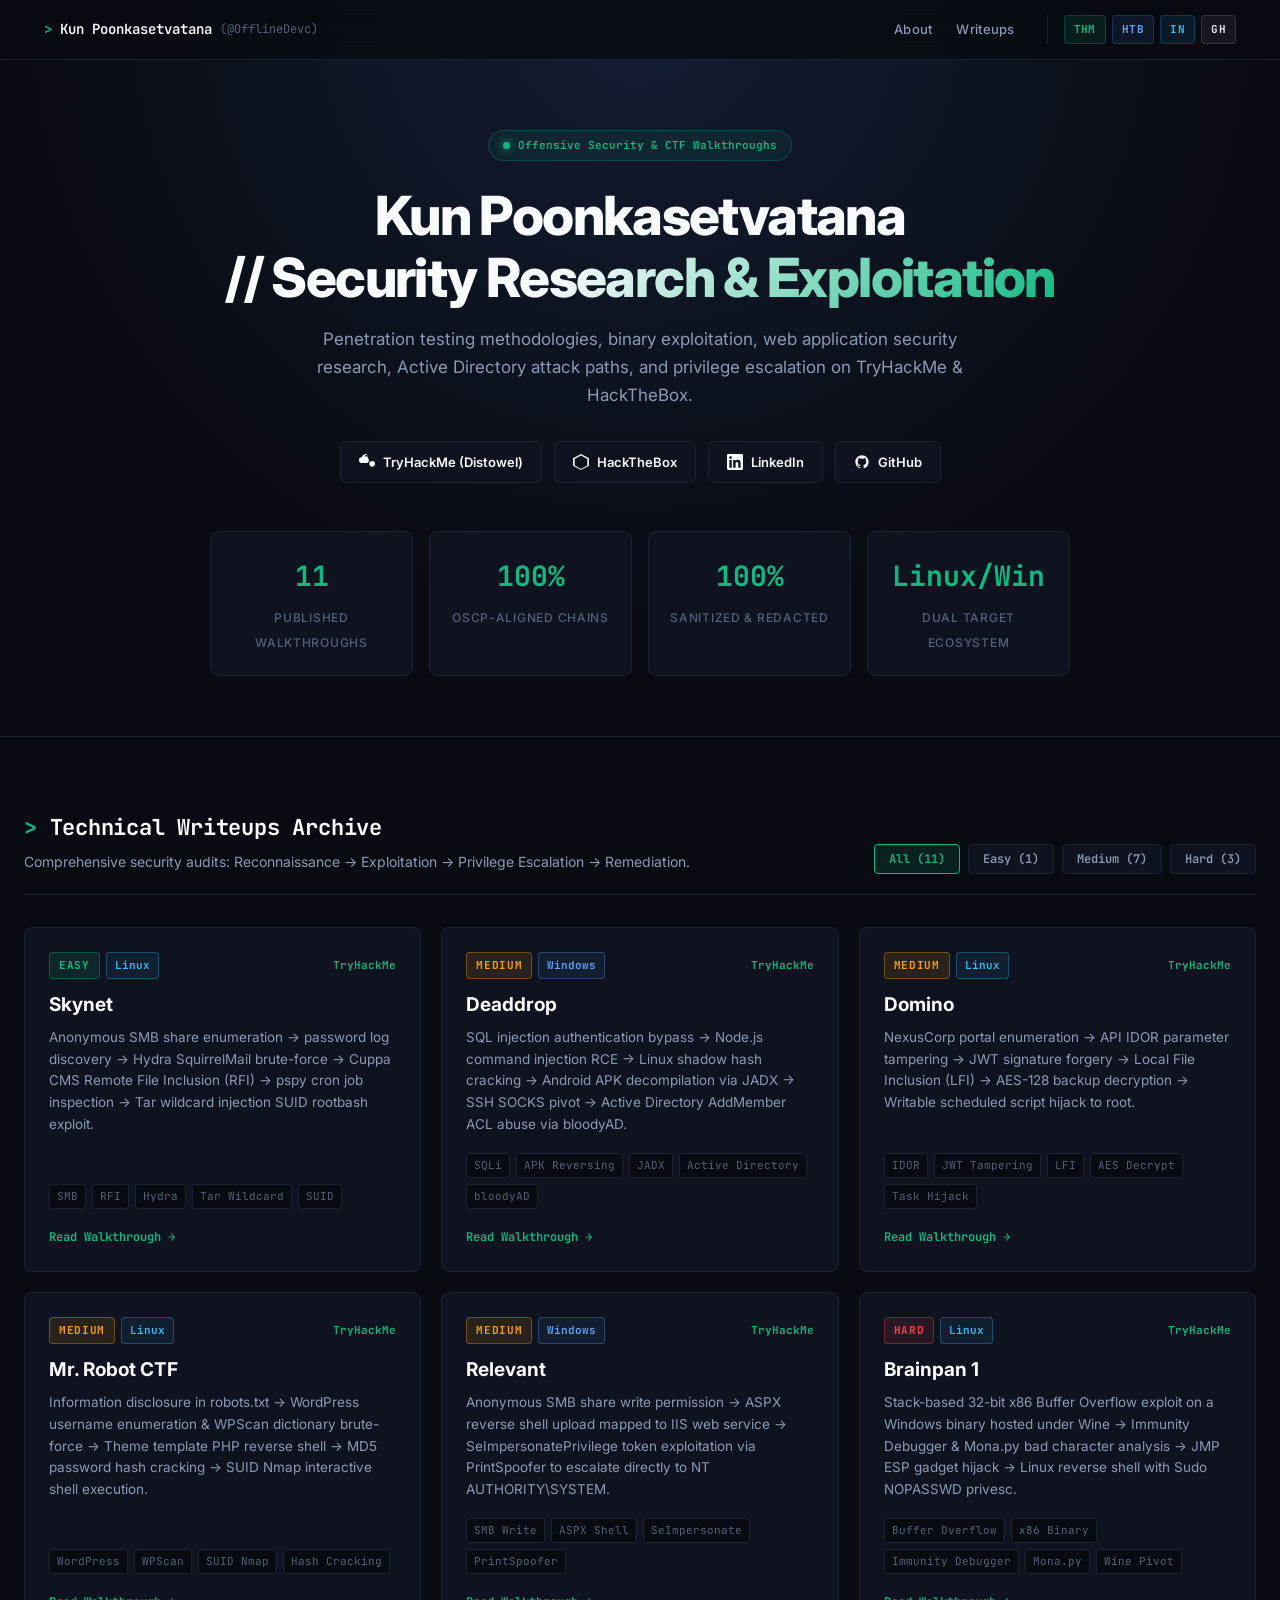
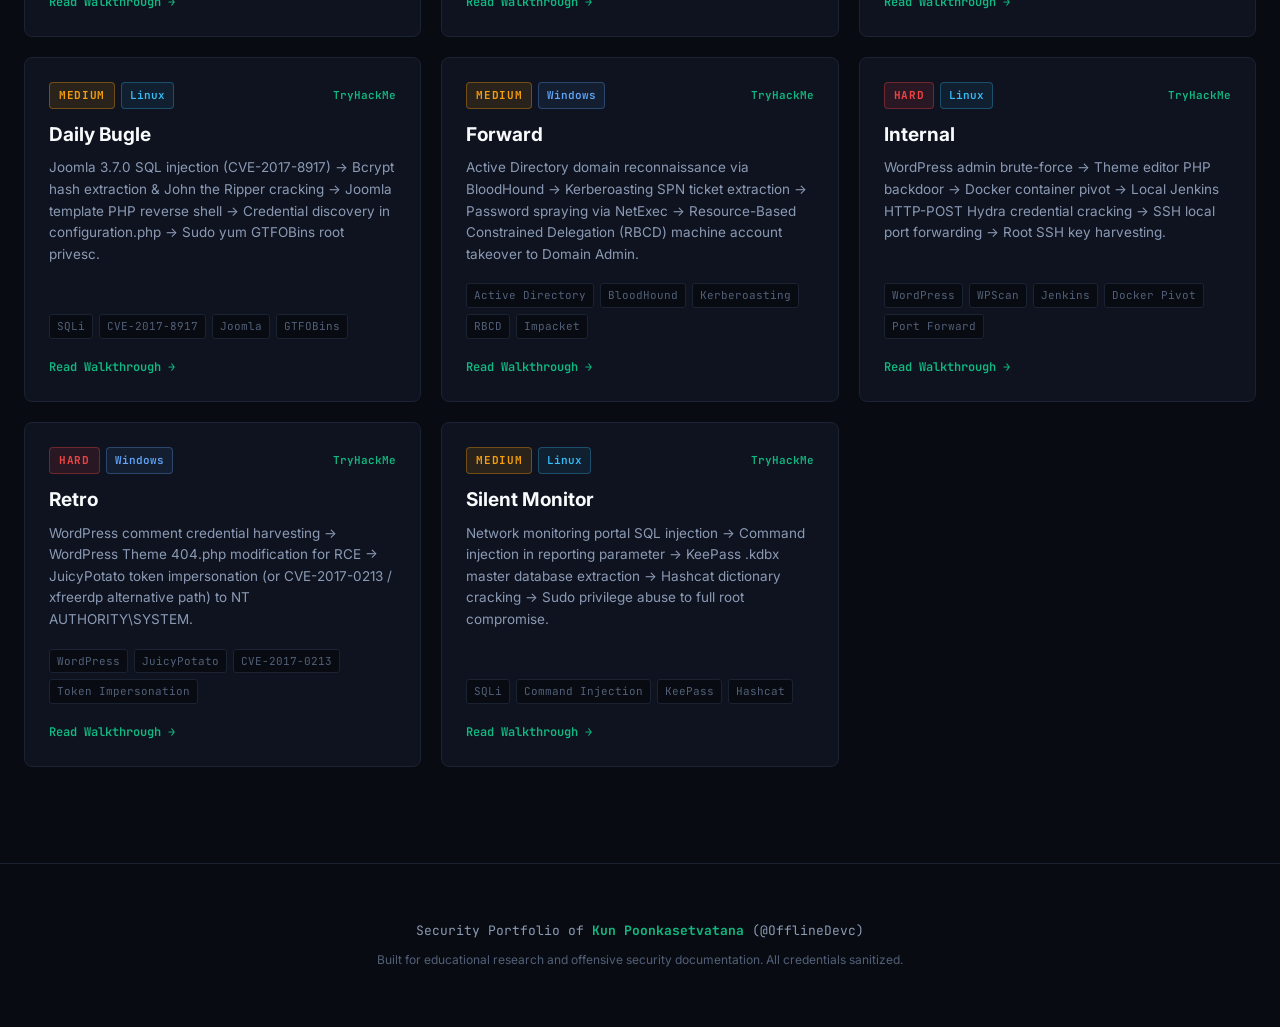
==== commit 5ad9b34b: "Synchronize 100% consistent difficulty and OS: Forward Medium, Silent Monitor Medium, Easy 1, Medium" ====
--- a/index.html
+++ b/index.html
@@ -4,7 +4,7 @@
   <meta charset="UTF-8" />
   <meta name="viewport" content="width=device-width, initial-scale=1.0" />
   <title>Kun Poonkasetvatana (@OfflineDevc) — Offensive Security & CTF Portfolio</title>
-  <link rel="stylesheet" href="style.css?v=3.0" />
+  <link rel="stylesheet" href="style.css?v=3.2" />
   <link rel="preconnect" href="https://fonts.googleapis.com" />
   <link href="https://fonts.googleapis.com/css2?family=JetBrains+Mono:wght@400;500;600;700&family=Inter:wght@300;400;500;600;700;800&display=swap" rel="stylesheet" />
 </head>
@@ -99,8 +99,8 @@
         <div class="filter-row">
           <button class="filter-btn active" data-filter="all">All (11)</button>
           <button class="filter-btn" data-filter="easy">Easy (1)</button>
-          <button class="filter-btn" data-filter="medium">Medium (6)</button>
-          <button class="filter-btn" data-filter="hard">Hard (4)</button>
+          <button class="filter-btn" data-filter="medium">Medium (7)</button>
+          <button class="filter-btn" data-filter="hard">Hard (3)</button>
         </div>
       </div>
 
@@ -251,11 +251,11 @@
           <a href="writeups/daily-bugle.html" class="card-link">Read Walkthrough →</a>
         </div>
 
-        <!-- 8. Forward (HARD) -->
-        <div class="writeup-card" data-tags="hard thm activedirectory windows rbcd">
-          <div class="card-header">
-            <div class="card-badges-left">
-              <span class="badge-diff hard">Hard</span>
+        <!-- 8. Forward (MEDIUM) -->
+        <div class="writeup-card" data-tags="medium thm activedirectory windows rbcd">
+          <div class="card-header">
+            <div class="card-badges-left">
+              <span class="badge-diff medium">Medium</span>
               <span class="badge-tag-os os-windows">Windows</span>
             </div>
             <span class="card-platform-text">TryHackMe</span>
@@ -345,6 +345,6 @@
     </div>
   </footer>
 
-  <script src="script.js?v=3.0"></script>
+  <script src="script.js?v=3.2"></script>
 </body>
 </html>
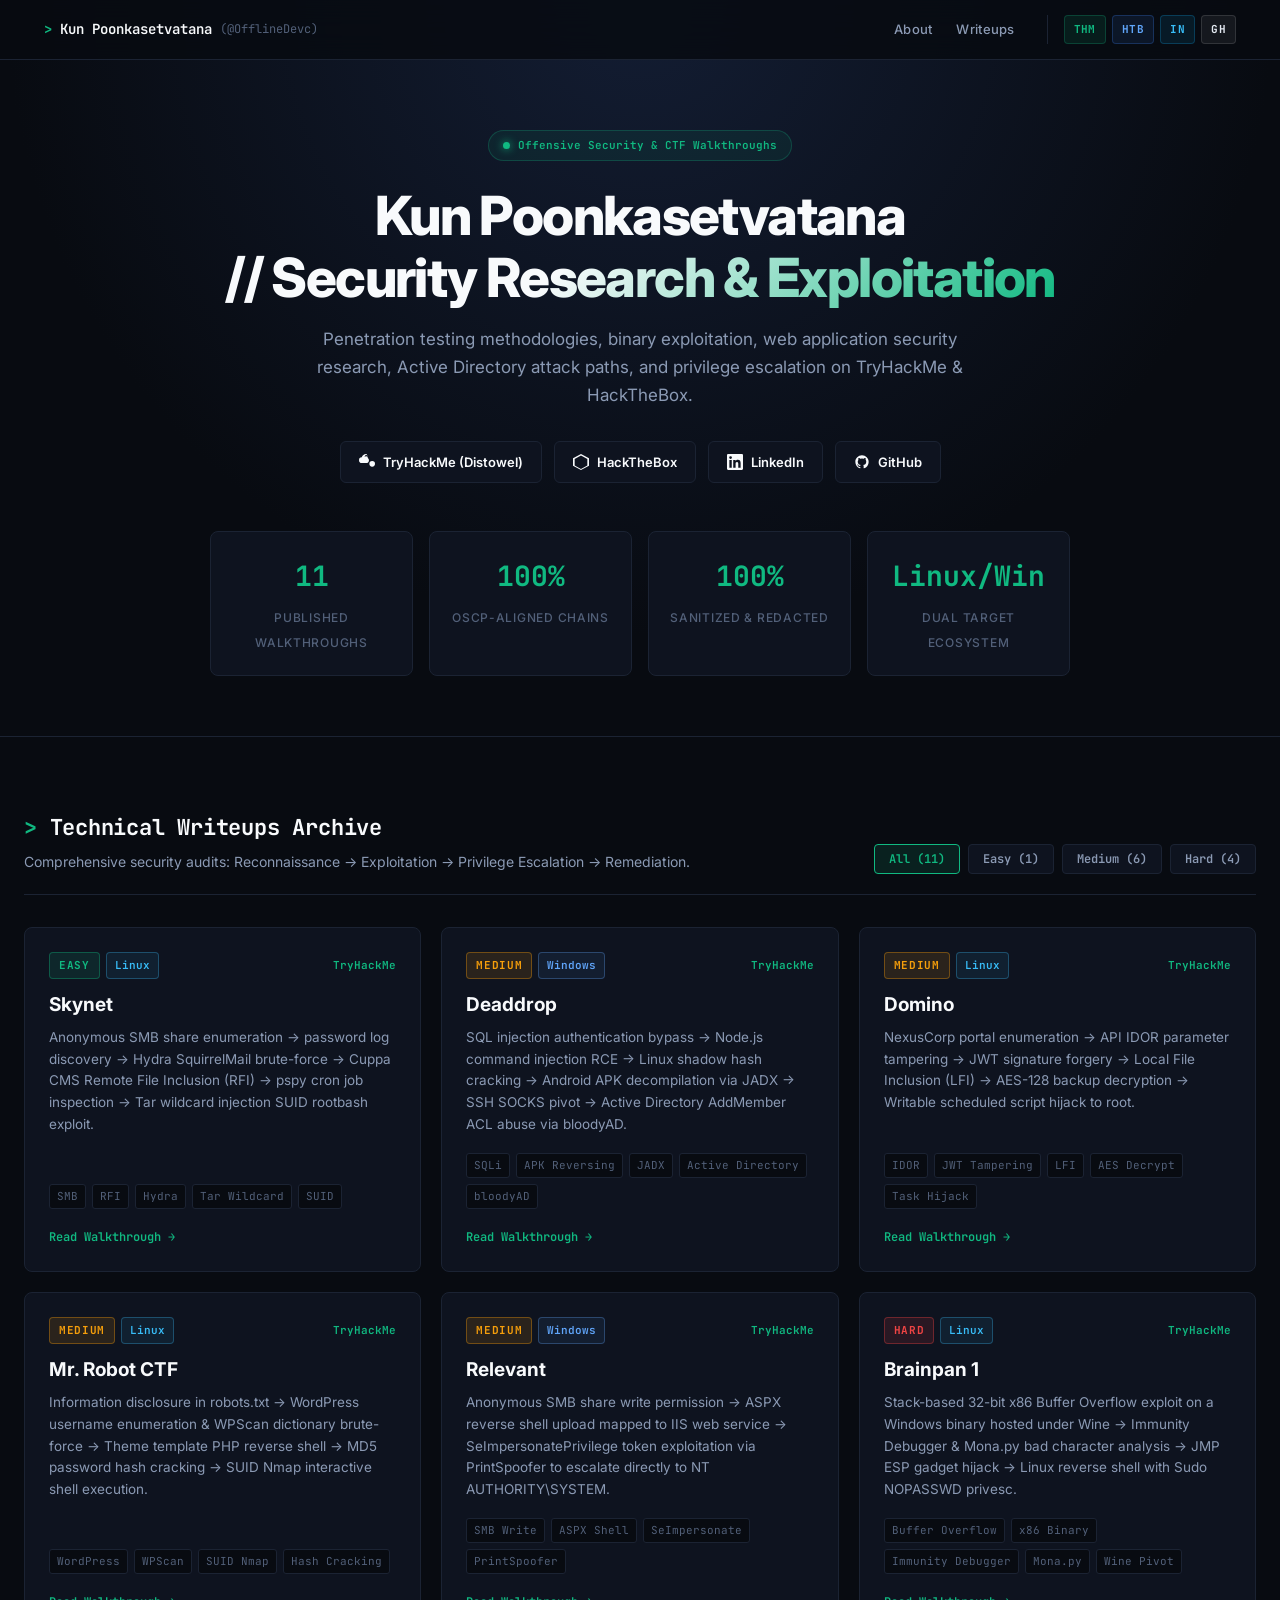
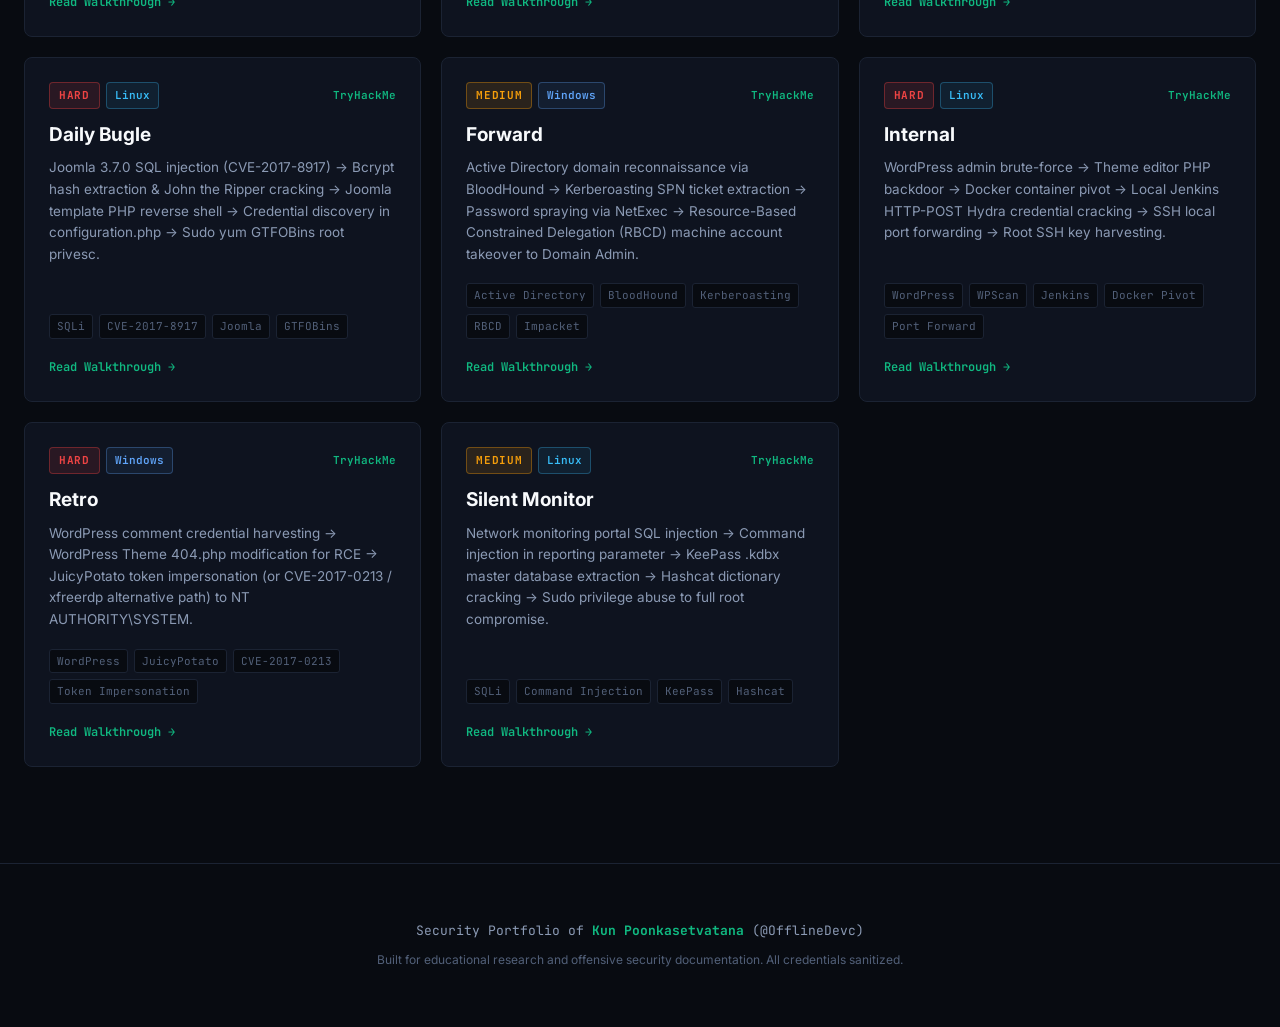
==== commit 4ce26b1c: "Update Daily Bugle to Hard across all pages, markdown, index and sidebar v3.3" ====
--- a/index.html
+++ b/index.html
@@ -4,7 +4,7 @@
   <meta charset="UTF-8" />
   <meta name="viewport" content="width=device-width, initial-scale=1.0" />
   <title>Kun Poonkasetvatana (@OfflineDevc) — Offensive Security & CTF Portfolio</title>
-  <link rel="stylesheet" href="style.css?v=3.2" />
+  <link rel="stylesheet" href="style.css?v=3.3" />
   <link rel="preconnect" href="https://fonts.googleapis.com" />
   <link href="https://fonts.googleapis.com/css2?family=JetBrains+Mono:wght@400;500;600;700&family=Inter:wght@300;400;500;600;700;800&display=swap" rel="stylesheet" />
 </head>
@@ -99,8 +99,8 @@
         <div class="filter-row">
           <button class="filter-btn active" data-filter="all">All (11)</button>
           <button class="filter-btn" data-filter="easy">Easy (1)</button>
-          <button class="filter-btn" data-filter="medium">Medium (7)</button>
-          <button class="filter-btn" data-filter="hard">Hard (3)</button>
+          <button class="filter-btn" data-filter="medium">Medium (6)</button>
+          <button class="filter-btn" data-filter="hard">Hard (4)</button>
         </div>
       </div>
 
@@ -231,11 +231,11 @@
           <a href="writeups/brainpan1.html" class="card-link">Read Walkthrough →</a>
         </div>
 
-        <!-- 7. Daily Bugle (MEDIUM) -->
-        <div class="writeup-card" data-tags="medium thm web linux sqli">
-          <div class="card-header">
-            <div class="card-badges-left">
-              <span class="badge-diff medium">Medium</span>
+        <!-- 7. Daily Bugle (HARD) -->
+        <div class="writeup-card" data-tags="hard thm web linux sqli">
+          <div class="card-header">
+            <div class="card-badges-left">
+              <span class="badge-diff hard">Hard</span>
               <span class="badge-tag-os os-linux">Linux</span>
             </div>
             <span class="card-platform-text">TryHackMe</span>
@@ -345,6 +345,6 @@
     </div>
   </footer>
 
-  <script src="script.js?v=3.2"></script>
+  <script src="script.js?v=3.3"></script>
 </body>
 </html>
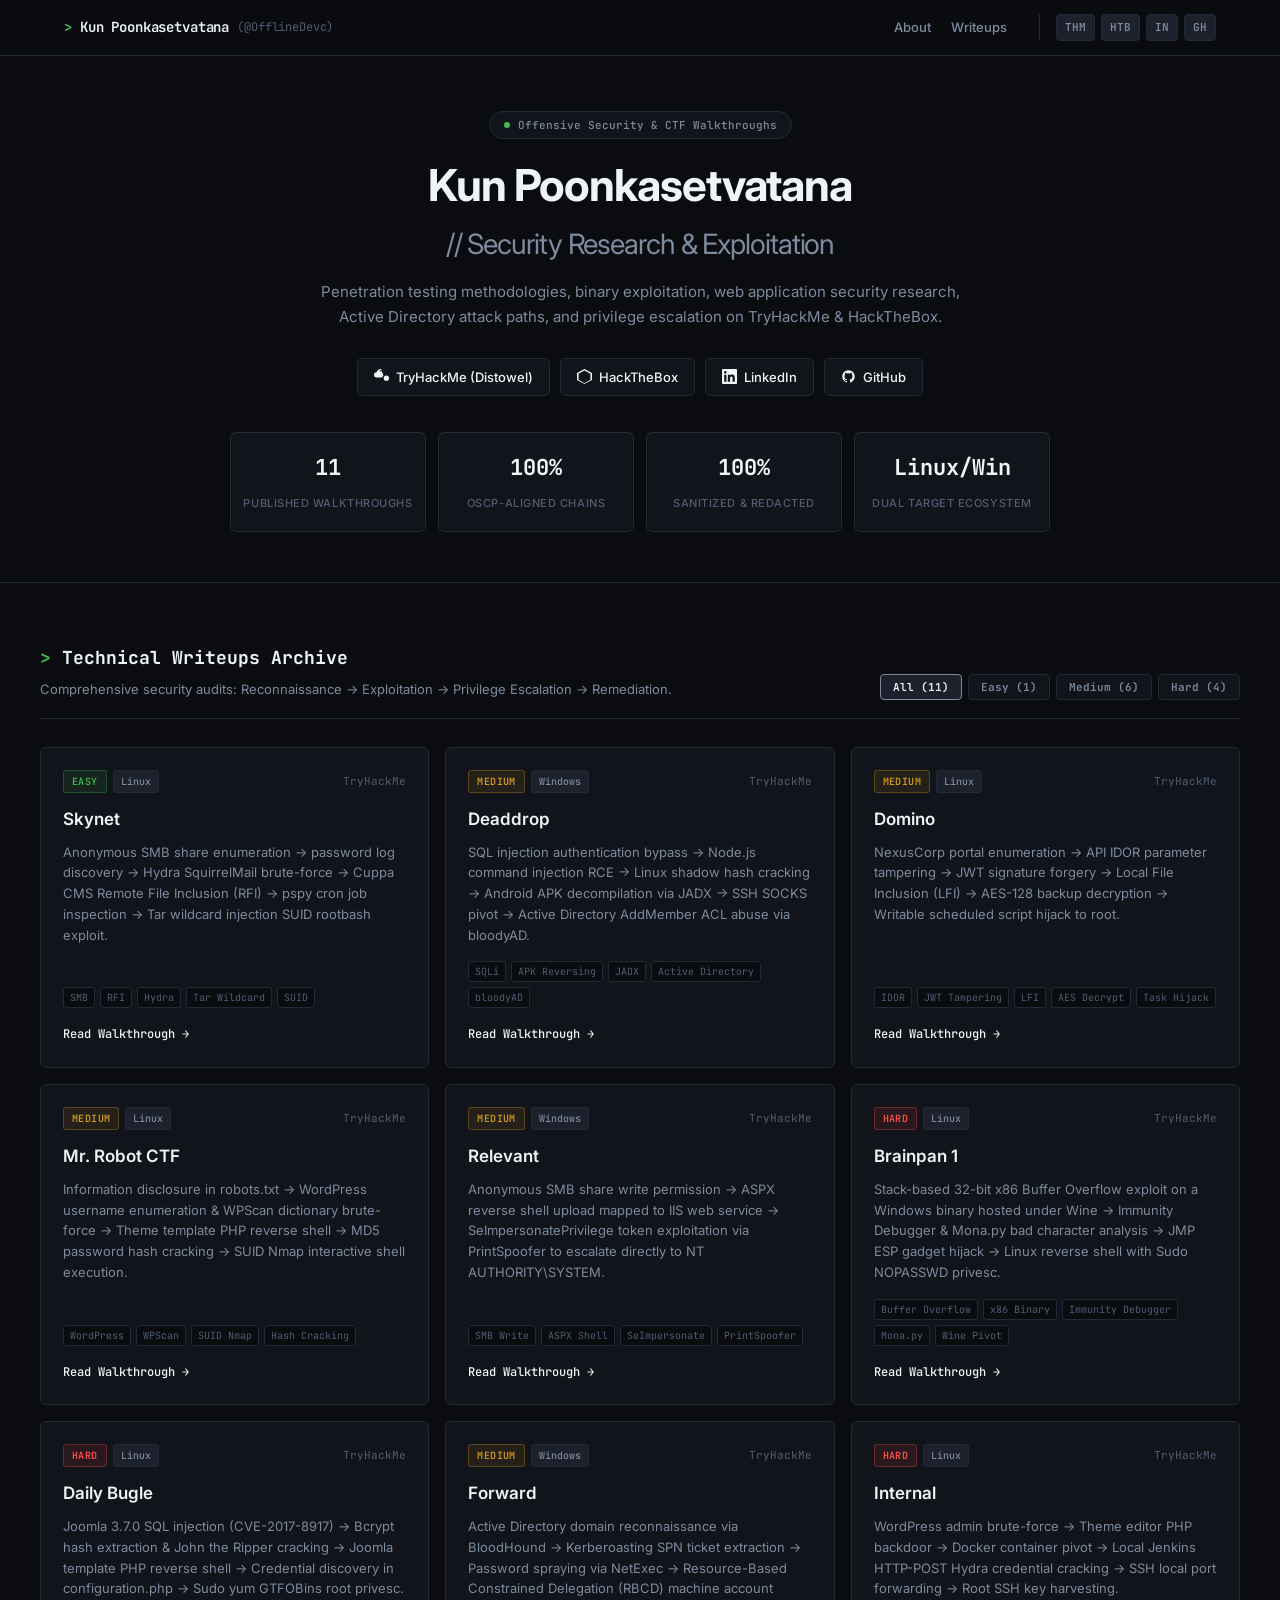
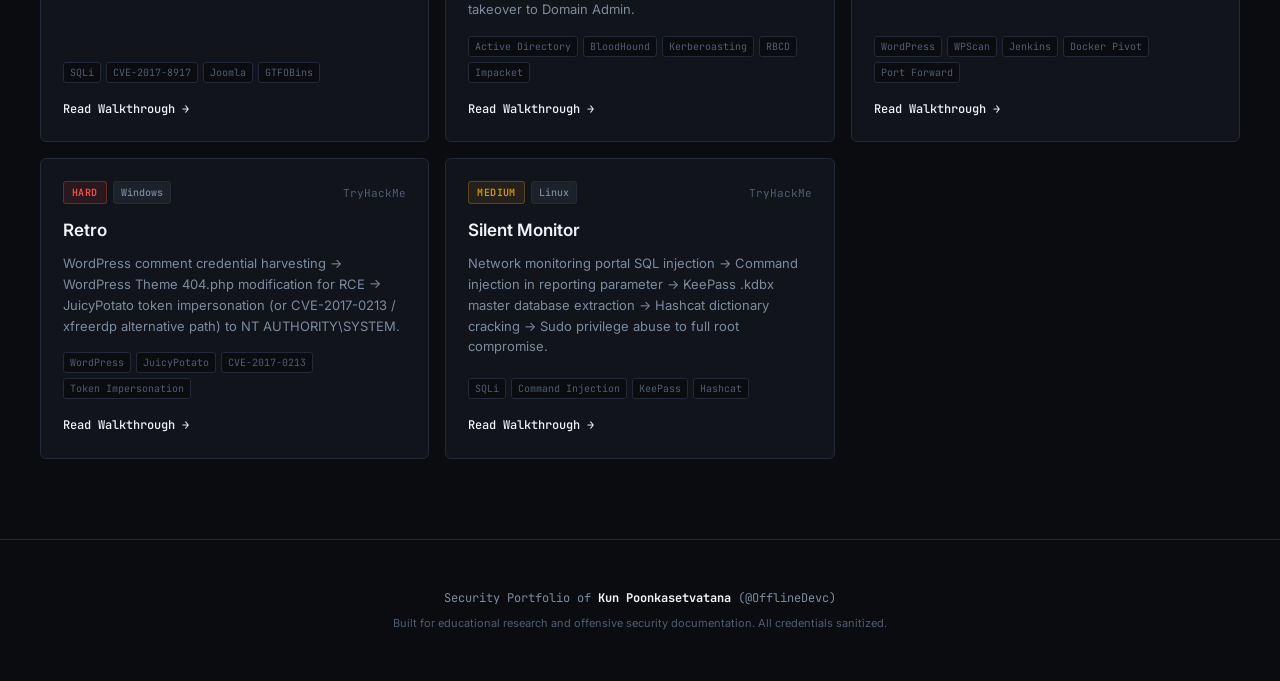
==== commit 69b95e6d: "Refactor to classic minimalist dark design: clean typography, restrained monochrome palette, organiz" ====
--- a/index.html
+++ b/index.html
@@ -4,7 +4,7 @@
   <meta charset="UTF-8" />
   <meta name="viewport" content="width=device-width, initial-scale=1.0" />
   <title>Kun Poonkasetvatana (@OfflineDevc) — Offensive Security & CTF Portfolio</title>
-  <link rel="stylesheet" href="style.css?v=3.3" />
+  <link rel="stylesheet" href="style.css?v=4.0" />
   <link rel="preconnect" href="https://fonts.googleapis.com" />
   <link href="https://fonts.googleapis.com/css2?family=JetBrains+Mono:wght@400;500;600;700&family=Inter:wght@300;400;500;600;700;800&display=swap" rel="stylesheet" />
 </head>
@@ -345,6 +345,6 @@
     </div>
   </footer>
 
-  <script src="script.js?v=3.3"></script>
+  <script src="script.js?v=4.0"></script>
 </body>
 </html>
--- a/style.css
+++ b/style.css
@@ -1,7 +1,7 @@
 /* ==========================================================================
-   OFFLINEDEVC PORTFOLIO & WRITEUPS — UNIFIED DESIGN SYSTEM
+   OFFLINEDEVC — CLASSIC MINIMALIST SECURITY PORTFOLIO & WRITEUPS
    Author: Kun Poonkasetvatana (@OfflineDevc)
-   Theme: Minimal Dark Cyber Slate / Bento Grid / Typography Focus
+   Theme: Classic Understated Dark / Monochromatic with Restrained Accents
    ========================================================================== */
 
 /* ── Reset & CSS Variables ───────────────────────────────────────────────── */
@@ -12,46 +12,45 @@
 }
 
 :root {
-  /* Unified Backgrounds */
-  --bg-base:       #080b11;   /* Global dark charcoal */
-  --bg-surface:    #0e131f;   /* Cards and containers */
-  --bg-surface-hover: #131a2b;
-  --bg-code:       #05080f;   /* Deep code blocks */
-  --bg-elevated:   #141c2e;   /* Badges and dropdowns */
-
-  /* Borders */
-  --border:        #1b2333;   /* Clean subtle border */
-  --border-hover:  #2d3b55;
-  --border-light:  rgba(255, 255, 255, 0.08);
-
-  /* Typography */
-  --text-main:     #f8fafc;   /* High contrast headings */
-  --text-body:     #cbd5e1;   /* Readable body */
-  --text-muted:    #8b9ab4;   /* Secondary info */
-  --text-dim:      #526079;   /* Muted captions */
-
-  /* Primary Brand Accent (Cyber Emerald) */
-  --accent:        #10b981;
-  --accent-glow:   rgba(16, 185, 129, 0.25);
-  --accent-light:  #34d399;
-  --accent-code:   #34d399;
-
-  /* Strict Difficulty Palette */
-  --easy:          #10b981;
-  --easy-bg:       rgba(16, 185, 129, 0.12);
-  --easy-border:   rgba(16, 185, 129, 0.35);
-
-  --medium:        #f59e0b;
-  --medium-bg:     rgba(245, 158, 11, 0.12);
-  --medium-border: rgba(245, 158, 11, 0.35);
-
-  --hard:          #ef4444;
-  --hard-bg:       rgba(239, 68, 68, 0.12);
-  --hard-border:   rgba(239, 68, 68, 0.35);
-
-  /* Font Stacks */
-  --font-sans:     'Inter', -apple-system, BlinkMacSystemFont, 'Segoe UI', Roboto, sans-serif;
-  --font-mono:     'JetBrains Mono', 'Fira Code', monospace;
+  /* Classic GitHub/Terminal Dark Palette (Understated, No Flashy Neon) */
+  --bg-base:          #0a0c10;   /* Primary dark background */
+  --bg-surface:       #11141a;   /* Cards and containers */
+  --bg-surface-hover: #161b24;   /* Hover state */
+  --bg-code:          #07080b;   /* Code blocks */
+  --bg-muted:         #1c212c;   /* Pills and badges */
+
+  /* Clean Restrained Borders */
+  --border:           #222938;   /* Default crisp border */
+  --border-hover:     #384259;   /* Hover border */
+  --border-subtle:    #181d28;   /* Dividers */
+
+  /* Monochrome High-Legibility Typography */
+  --text-main:        #f0f4f8;   /* Clean headings */
+  --text-body:        #c1cad6;   /* Body paragraphs */
+  --text-muted:       #7d8b9f;   /* Captions and secondary */
+  --text-dim:         #505d73;   /* Timestamps and bullets */
+
+  /* Single Restrained Accent: Classic Muted Terminal Green */
+  --accent:           #3fb950;
+  --accent-soft:      rgba(63, 185, 80, 0.12);
+  --accent-border:    rgba(63, 185, 80, 0.35);
+
+  /* Classic Muted Difficulty Indicators (Clean, not saturated) */
+  --easy:             #3fb950;
+  --easy-bg:          rgba(63, 185, 80, 0.1);
+  --easy-border:      rgba(63, 185, 80, 0.3);
+
+  --medium:           #d29922;
+  --medium-bg:        rgba(210, 153, 34, 0.1);
+  --medium-border:    rgba(210, 153, 34, 0.3);
+
+  --hard:             #f85149;
+  --hard-bg:          rgba(248, 81, 73, 0.1);
+  --hard-border:      rgba(248, 81, 73, 0.3);
+
+  /* Fonts */
+  --font-sans:        'Inter', -apple-system, BlinkMacSystemFont, 'Segoe UI', Roboto, sans-serif;
+  --font-mono:        'JetBrains Mono', 'Fira Code', monospace;
 }
 
 html {
@@ -75,7 +74,7 @@
 }
 
 /* ==========================================================================
-   GLOBAL NAVBAR (UNIFIED FOR ALL PAGES)
+   GLOBAL NAVBAR (CLASSIC & ORGANIZED)
    ========================================================================== */
 .navbar {
   position: fixed;
@@ -83,15 +82,15 @@
   left: 0;
   right: 0;
   z-index: 1000;
-  height: 60px;
-  background: rgba(8, 11, 17, 0.85);
-  backdrop-filter: blur(14px);
-  -webkit-backdrop-filter: blur(14px);
+  height: 56px;
+  background: rgba(10, 12, 16, 0.92);
+  backdrop-filter: blur(10px);
+  -webkit-backdrop-filter: blur(10px);
   border-bottom: 1px solid var(--border);
 }
 
 .nav-inner {
-  max-width: 1240px;
+  max-width: 1200px;
   margin: 0 auto;
   padding: 0 24px;
   height: 100%;
@@ -108,10 +107,7 @@
   font-size: 14px;
   font-weight: 600;
   color: var(--text-main);
-  transition: opacity .2s ease;
-}
-.nav-logo:hover {
-  opacity: .9;
+  letter-spacing: -0.01em;
 }
 .logo-accent {
   color: var(--accent);
@@ -126,15 +122,14 @@
 .nav-links {
   display: flex;
   align-items: center;
-  gap: 24px;
+  gap: 20px;
 }
 
 .nav-link-item {
   font-size: 13px;
   font-weight: 500;
   color: var(--text-muted);
-  letter-spacing: .02em;
-  transition: color .2s ease;
+  transition: color .15s ease;
 }
 .nav-link-item:hover {
   color: var(--text-main);
@@ -144,42 +139,44 @@
   display: flex;
   align-items: center;
   gap: 6px;
-  margin-left: 8px;
+  margin-left: 12px;
   border-left: 1px solid var(--border);
   padding-left: 16px;
 }
 
+/* Neutral, Understated Social Buttons */
 .pill-social {
   display: inline-flex;
   align-items: center;
   justify-content: center;
-  padding: 4px 9px;
+  padding: 3px 8px;
   border-radius: 4px;
   font-family: var(--font-mono);
   font-size: 11px;
-  font-weight: 700;
-  letter-spacing: .04em;
+  font-weight: 600;
+  background: var(--bg-muted);
+  border: 1px solid var(--border);
+  color: var(--text-muted);
   text-decoration: none;
-  transition: all .2s ease;
-  border: 1px solid transparent;
-}
-.pill-social.thm { background: rgba(16, 185, 129, 0.1); color: #10b981; border-color: rgba(16, 185, 129, 0.25); }
-.pill-social.htb { background: rgba(59, 130, 246, 0.1); color: #60a5fa; border-color: rgba(59, 130, 246, 0.25); }
-.pill-social.in  { background: rgba(14, 165, 233, 0.1); color: #38bdf8; border-color: rgba(14, 165, 233, 0.25); }
-.pill-social.gh  { background: rgba(255, 255, 255, 0.06); color: #e2e8f0; border-color: rgba(255, 255, 255, 0.12); }
-.pill-social:hover { transform: translateY(-1px); box-shadow: 0 4px 12px rgba(0,0,0,0.4); }
+  transition: all .15s ease;
+}
+.pill-social:hover {
+  color: var(--text-main);
+  border-color: var(--border-hover);
+  background: var(--bg-surface-hover);
+}
 
 /* ==========================================================================
-   HOMEPAGE HERO SECTION
+   HOMEPAGE HERO SECTION (CLASSIC & TIDY)
    ========================================================================== */
 .hero {
-  padding: 130px 24px 60px;
-  background: radial-gradient(circle at 50% 0%, #131d33 0%, var(--bg-base) 65%);
+  padding: 110px 24px 50px;
   border-bottom: 1px solid var(--border);
+  background: var(--bg-base);
 }
 
 .hero-inner {
-  max-width: 1000px;
+  max-width: 900px;
   margin: 0 auto;
   text-align: center;
 }
@@ -188,465 +185,449 @@
   display: inline-flex;
   align-items: center;
   gap: 8px;
-  background: rgba(16, 185, 129, 0.08);
-  border: 1px solid rgba(16, 185, 129, 0.25);
-  padding: 5px 14px;
+  background: var(--bg-surface);
+  border: 1px solid var(--border);
+  padding: 4px 14px;
   border-radius: 20px;
   font-family: var(--font-mono);
   font-size: 11px;
-  font-weight: 600;
-  color: var(--accent);
-  margin-bottom: 24px;
+  font-weight: 500;
+  color: var(--text-muted);
+  margin-bottom: 20px;
 }
 .status-dot {
-  width: 7px;
-  height: 7px;
+  width: 6px;
+  height: 6px;
   border-radius: 50%;
   background: var(--accent);
-  box-shadow: 0 0 8px var(--accent);
-  animation: pulseDot 2s infinite ease-in-out;
-}
-@keyframes pulseDot {
-  0%, 100% { opacity: 1; transform: scale(1); }
-  50% { opacity: 0.5; transform: scale(0.85); }
+  display: inline-block;
 }
 
 .hero-title {
-  font-size: clamp(34px, 5.5vw, 54px);
-  font-weight: 800;
-  color: var(--text-main);
-  letter-spacing: -0.03em;
-  line-height: 1.15;
-  margin-bottom: 16px;
+  font-size: clamp(30px, 4.5vw, 44px);
+  font-weight: 700;
+  color: var(--text-main);
+  letter-spacing: -0.025em;
+  line-height: 1.2;
+  margin-bottom: 14px;
 }
 .hero-title .title-accent {
-  background: linear-gradient(135deg, #f8fafc 40%, var(--accent) 100%);
-  -webkit-background-clip: text;
-  -webkit-text-fill-color: transparent;
+  color: var(--text-muted);
+  font-size: clamp(20px, 3vw, 28px);
+  font-weight: 400;
 }
 
 .hero-sub {
-  font-size: 17px;
-  color: var(--text-muted);
-  max-width: 680px;
-  margin: 0 auto 32px;
-  line-height: 1.65;
-}
-
-/* Social Buttons Row */
+  font-size: 15px;
+  color: var(--text-muted);
+  max-width: 640px;
+  margin: 0 auto 28px;
+  line-height: 1.7;
+}
+
+/* Social Buttons */
 .social-row {
   display: flex;
   justify-content: center;
   flex-wrap: wrap;
-  gap: 12px;
-  margin-bottom: 48px;
+  gap: 10px;
+  margin-bottom: 36px;
 }
 .social-btn {
   display: inline-flex;
   align-items: center;
-  gap: 8px;
+  gap: 7px;
   background: var(--bg-surface);
   border: 1px solid var(--border);
   color: var(--text-main);
-  padding: 9px 18px;
-  border-radius: 6px;
+  padding: 7px 16px;
+  border-radius: 5px;
   font-size: 13px;
-  font-weight: 600;
-  transition: all .2s ease;
+  font-weight: 500;
+  transition: all .15s ease;
 }
 .social-btn svg {
-  width: 16px;
-  height: 16px;
+  width: 15px;
+  height: 15px;
+  fill: currentColor;
 }
 .social-btn:hover {
-  border-color: var(--accent);
+  border-color: var(--border-hover);
   background: var(--bg-surface-hover);
-  transform: translateY(-2px);
-  box-shadow: 0 8px 20px rgba(0,0,0,0.4);
-}
-
-/* Bento Stats Row */
+}
+
+/* Classic Bento Stats Row */
 .stats-row {
   display: grid;
-  grid-template-columns: repeat(auto-fit, minmax(180px, 1fr));
-  gap: 16px;
-  max-width: 860px;
+  grid-template-columns: repeat(4, 1fr);
+  gap: 12px;
+  max-width: 820px;
   margin: 0 auto;
 }
 .stat-box {
   background: var(--bg-surface);
   border: 1px solid var(--border);
-  border-radius: 8px;
-  padding: 20px 16px;
+  border-radius: 6px;
+  padding: 16px 12px;
   text-align: center;
-  transition: border-color .2s ease;
-}
-.stat-box:hover {
-  border-color: var(--border-hover);
 }
 .stat-num {
   display: block;
   font-family: var(--font-mono);
-  font-size: 28px;
+  font-size: 22px;
   font-weight: 700;
-  color: var(--accent);
-  margin-bottom: 4px;
+  color: var(--text-main);
+  margin-bottom: 3px;
 }
 .stat-label {
-  font-size: 12px;
+  font-size: 11px;
   color: var(--text-dim);
   font-weight: 500;
   text-transform: uppercase;
-  letter-spacing: .06em;
+  letter-spacing: .05em;
 }
 
 /* ==========================================================================
-   HOMEPAGE WRITEUPS GRID SECTION
+   HOMEPAGE WRITEUPS SECTION (CLEAN & STRUCTURED)
    ========================================================================== */
 .section {
-  padding: 72px 24px 96px;
+  padding: 60px 24px 80px;
 }
 .section-inner {
-  max-width: 1240px;
+  max-width: 1200px;
   margin: 0 auto;
 }
 
 .section-header-row {
-  display: flex;
-  align-items: flex-end;
-  justify-content: space-between;
-  flex-wrap: wrap;
-  gap: 20px;
-  margin-bottom: 32px;
-  border-bottom: 1px solid var(--border);
-  padding-bottom: 20px;
-}
-.section-title {
-  font-family: var(--font-mono);
-  font-size: 22px;
-  font-weight: 700;
-  color: var(--text-main);
-  letter-spacing: -0.01em;
-}
-.section-title .dim {
-  color: var(--accent);
-}
-.section-sub {
-  font-size: 14px;
-  color: var(--text-muted);
-  margin-top: 4px;
-}
-
-/* Filter Buttons */
-.filter-row {
-  display: flex;
-  gap: 8px;
-  flex-wrap: wrap;
-}
-.filter-btn {
-  background: var(--bg-surface);
-  border: 1px solid var(--border);
-  color: var(--text-muted);
-  font-family: var(--font-mono);
-  font-size: 12px;
-  font-weight: 600;
-  padding: 6px 14px;
-  border-radius: 4px;
-  cursor: pointer;
-  transition: all .2s ease;
-}
-.filter-btn:hover {
-  border-color: var(--border-hover);
-  color: var(--text-main);
-}
-.filter-btn.active {
-  background: rgba(16, 185, 129, 0.12);
-  border-color: var(--accent);
-  color: var(--accent);
-}
-
-/* Writeup Cards Grid */
-.writeup-grid {
-  display: grid;
-  grid-template-columns: repeat(auto-fill, minmax(360px, 1fr));
-  gap: 20px;
-}
-
-.writeup-card {
-  background: var(--bg-surface);
-  border: 1px solid var(--border);
-  border-radius: 8px;
-  padding: 24px;
-  display: flex;
-  flex-direction: column;
-  transition: all .25s cubic-bezier(0.4, 0, 0.2, 1);
-  position: relative;
-}
-.writeup-card:hover {
-  border-color: var(--border-hover);
-  background: var(--bg-surface-hover);
-  transform: translateY(-3px);
-  box-shadow: 0 12px 30px rgba(0, 0, 0, 0.5);
-}
-
-.card-header {
-  display: flex;
-  align-items: center;
-  justify-content: space-between;
-  margin-bottom: 14px;
-}
-.card-badges-left {
-  display: flex;
-  gap: 6px;
-  align-items: center;
-}
-
-/* Difficulty Badges */
-.badge-diff {
-  display: inline-block;
-  padding: 3px 9px;
-  border-radius: 4px;
-  font-family: var(--font-mono);
-  font-size: 11px;
-  font-weight: 700;
-  letter-spacing: .06em;
-  text-transform: uppercase;
-}
-.badge-diff.easy   { background: var(--easy-bg);   color: var(--easy);   border: 1px solid var(--easy-border); }
-.badge-diff.medium { background: var(--medium-bg); color: var(--medium); border: 1px solid var(--medium-border); }
-.badge-diff.hard   { background: var(--hard-bg);   color: var(--hard);   border: 1px solid var(--hard-border); }
-
-.badge-tag-os {
-  background: var(--bg-elevated);
-  border: 1px solid var(--border);
-  color: var(--text-muted);
-  font-family: var(--font-mono);
-  font-size: 11px;
-  font-weight: 600;
-  padding: 3px 8px;
-  border-radius: 4px;
-}
-
-.card-platform-text {
-  font-family: var(--font-mono);
-  font-size: 11px;
-  color: var(--accent);
-  font-weight: 600;
-}
-
-.card-title {
-  font-size: 19px;
-  font-weight: 700;
-  color: var(--text-main);
-  margin-bottom: 10px;
-  line-height: 1.3;
-}
-
-.card-desc {
-  font-size: 13.5px;
-  color: var(--text-muted);
-  line-height: 1.6;
-  margin-bottom: 18px;
-  flex: 1;
-}
-
-.card-tags {
-  display: flex;
-  flex-wrap: wrap;
-  gap: 6px;
-  margin-bottom: 18px;
-}
-.tag {
-  background: var(--bg-base);
-  border: 1px solid var(--border);
-  color: var(--text-dim);
-  font-family: var(--font-mono);
-  font-size: 11px;
-  padding: 2px 7px;
-  border-radius: 3px;
-}
-
-.card-link {
-  display: inline-flex;
-  align-items: center;
-  gap: 6px;
-  font-family: var(--font-mono);
-  font-size: 12px;
-  font-weight: 600;
-  color: var(--accent);
-  transition: gap .2s ease;
-}
-.card-link:hover {
-  gap: 10px;
-  text-decoration: underline;
-}
-
-.writeup-card.hidden {
-  display: none !important;
-}
-
-/* ==========================================================================
-   WRITEUP PAGE — HERO BANNER
-   ========================================================================== */
-.writeup-hero {
-  padding: 96px 24px 32px;
-  background: radial-gradient(circle at 50% 0%, #131d33 0%, var(--bg-base) 70%);
-  border-bottom: 1px solid var(--border);
-}
-
-.writeup-hero-inner {
-  max-width: 1240px;
-  margin: 0 auto;
-}
-
-.hero-top-meta {
-  display: flex;
-  align-items: center;
-  justify-content: space-between;
-  flex-wrap: wrap;
-  gap: 12px;
-  margin-bottom: 16px;
-}
-
-.hero-top-meta .back-link {
-  display: inline-flex;
-  align-items: center;
-  gap: 6px;
-  font-family: var(--font-mono);
-  font-size: 12px;
-  color: var(--text-muted);
-  text-decoration: none;
-  transition: color .2s ease;
-}
-.hero-top-meta .back-link:hover {
-  color: var(--accent);
-}
-
-.author-hero-pill {
-  display: inline-flex;
-  align-items: center;
-  gap: 7px;
-  background: var(--bg-surface);
-  border: 1px solid var(--border);
-  padding: 4px 12px;
-  border-radius: 20px;
-  font-size: 12px;
-  color: var(--text-muted);
-}
-.author-hero-pill strong {
-  color: var(--text-main);
-}
-.author-live-dot {
-  width: 7px;
-  height: 7px;
-  border-radius: 50%;
-  background: var(--accent);
-  box-shadow: 0 0 6px var(--accent);
-  display: inline-block;
-}
-
-.hero-main-row {
   display: flex;
   align-items: flex-end;
   justify-content: space-between;
   flex-wrap: wrap;
   gap: 16px;
+  margin-bottom: 28px;
+  border-bottom: 1px solid var(--border);
+  padding-bottom: 18px;
+}
+.section-title {
+  font-family: var(--font-mono);
+  font-size: 18px;
+  font-weight: 700;
+  color: var(--text-main);
+}
+.section-title .dim {
+  color: var(--accent);
+}
+.section-sub {
+  font-size: 13px;
+  color: var(--text-muted);
+  margin-top: 4px;
+}
+
+/* Filter Buttons */
+.filter-row {
+  display: flex;
+  gap: 6px;
+  flex-wrap: wrap;
+}
+.filter-btn {
+  background: var(--bg-surface);
+  border: 1px solid var(--border);
+  color: var(--text-muted);
+  font-family: var(--font-mono);
+  font-size: 11px;
+  font-weight: 600;
+  padding: 5px 12px;
+  border-radius: 4px;
+  cursor: pointer;
+  transition: all .15s ease;
+}
+.filter-btn:hover {
+  border-color: var(--border-hover);
+  color: var(--text-main);
+}
+.filter-btn.active {
+  background: var(--bg-muted);
+  border-color: var(--text-muted);
+  color: var(--text-main);
+}
+
+/* Writeup Grid */
+.writeup-grid {
+  display: grid;
+  grid-template-columns: repeat(auto-fill, minmax(360px, 1fr));
+  gap: 16px;
+}
+
+.writeup-card {
+  background: var(--bg-surface);
+  border: 1px solid var(--border);
+  border-radius: 6px;
+  padding: 22px;
+  display: flex;
+  flex-direction: column;
+  transition: border-color .15s ease, background .15s ease;
+}
+.writeup-card:hover {
+  border-color: var(--border-hover);
+  background: var(--bg-surface-hover);
+}
+
+.card-header {
+  display: flex;
+  align-items: center;
+  justify-content: space-between;
+  margin-bottom: 12px;
+}
+.card-badges-left {
+  display: flex;
+  gap: 6px;
+  align-items: center;
+}
+
+/* Difficulty Badges */
+.badge-diff {
+  display: inline-block;
+  padding: 2px 8px;
+  border-radius: 3px;
+  font-family: var(--font-mono);
+  font-size: 10px;
+  font-weight: 600;
+  letter-spacing: .04em;
+  text-transform: uppercase;
+}
+.badge-diff.easy   { background: var(--easy-bg);   color: var(--easy);   border: 1px solid var(--easy-border); }
+.badge-diff.medium { background: var(--medium-bg); color: var(--medium); border: 1px solid var(--medium-border); }
+.badge-diff.hard   { background: var(--hard-bg);   color: var(--hard);   border: 1px solid var(--hard-border); }
+
+/* OS Badges */
+.badge-tag-os {
+  background: var(--bg-muted);
+  border: 1px solid var(--border);
+  color: var(--text-muted);
+  font-family: var(--font-mono);
+  font-size: 10px;
+  font-weight: 500;
+  padding: 2px 7px;
+  border-radius: 3px;
+}
+
+.card-platform-text {
+  font-family: var(--font-mono);
+  font-size: 11px;
+  color: var(--text-dim);
+}
+
+.card-title {
+  font-size: 17px;
+  font-weight: 600;
+  color: var(--text-main);
+  margin-bottom: 8px;
+}
+
+.card-desc {
+  font-size: 13px;
+  color: var(--text-muted);
+  line-height: 1.6;
+  margin-bottom: 16px;
+  flex: 1;
+}
+
+.card-tags {
+  display: flex;
+  flex-wrap: wrap;
+  gap: 5px;
+  margin-bottom: 16px;
+}
+.tag {
+  background: var(--bg-base);
+  border: 1px solid var(--border);
+  color: var(--text-dim);
+  font-family: var(--font-mono);
+  font-size: 10px;
+  padding: 1px 6px;
+  border-radius: 3px;
+}
+
+.card-link {
+  display: inline-flex;
+  align-items: center;
+  gap: 5px;
+  font-family: var(--font-mono);
+  font-size: 12px;
+  font-weight: 500;
+  color: var(--text-main);
+  transition: color .15s ease;
+}
+.card-link:hover {
+  color: var(--accent);
+}
+
+.writeup-card.hidden {
+  display: none !important;
+}
+
+/* ==========================================================================
+   WRITEUP PAGE — HERO BANNER (CLEAN & MINIMAL)
+   ========================================================================== */
+.writeup-hero {
+  padding: 86px 24px 28px;
+  border-bottom: 1px solid var(--border);
+  background: var(--bg-base);
+}
+
+.writeup-hero-inner {
+  max-width: 1200px;
+  margin: 0 auto;
+}
+
+.hero-top-meta {
+  display: flex;
+  align-items: center;
+  justify-content: space-between;
+  flex-wrap: wrap;
+  gap: 12px;
+  margin-bottom: 14px;
+}
+
+.hero-top-meta .back-link {
+  display: inline-flex;
+  align-items: center;
+  gap: 6px;
+  font-family: var(--font-mono);
+  font-size: 12px;
+  color: var(--text-muted);
+  text-decoration: none;
+  transition: color .15s ease;
+}
+.hero-top-meta .back-link:hover {
+  color: var(--text-main);
+}
+
+.author-hero-pill {
+  display: inline-flex;
+  align-items: center;
+  gap: 6px;
+  background: var(--bg-surface);
+  border: 1px solid var(--border);
+  padding: 3px 10px;
+  border-radius: 16px;
+  font-size: 11px;
+  color: var(--text-muted);
+}
+.author-hero-pill strong {
+  color: var(--text-main);
+}
+.author-live-dot {
+  width: 5px;
+  height: 5px;
+  border-radius: 50%;
+  background: var(--accent);
+  display: inline-block;
+}
+
+.hero-main-row {
+  display: flex;
+  align-items: flex-end;
+  justify-content: space-between;
+  flex-wrap: wrap;
+  gap: 14px;
 }
 
 .room-platform-badge {
   display: inline-block;
   font-family: var(--font-mono);
-  font-size: 11px;
+  font-size: 10px;
+  font-weight: 600;
+  letter-spacing: .06em;
+  color: var(--text-dim);
+  text-transform: uppercase;
+  margin-bottom: 4px;
+}
+
+.writeup-title {
+  font-size: clamp(26px, 3.5vw, 36px);
   font-weight: 700;
-  letter-spacing: .08em;
-  color: var(--accent);
-  margin-bottom: 6px;
-}
-
-.writeup-title {
-  font-size: clamp(28px, 4vw, 42px);
-  font-weight: 800;
   color: var(--text-main);
   letter-spacing: -0.02em;
-  line-height: 1.15;
+  line-height: 1.2;
   margin: 0;
 }
 
 .writeup-badges {
   display: flex;
-  gap: 8px;
+  gap: 6px;
   flex-wrap: wrap;
   align-items: center;
 }
 
 .badge {
   display: inline-block;
-  padding: 5px 14px;
-  border-radius: 4px;
-  font-family: var(--font-mono);
-  font-size: 11px;
-  font-weight: 700;
-  letter-spacing: .08em;
+  padding: 4px 10px;
+  border-radius: 3px;
+  font-family: var(--font-mono);
+  font-size: 10px;
+  font-weight: 600;
+  letter-spacing: .04em;
   text-transform: uppercase;
 }
 .diff-easy   { background: var(--easy-bg);   color: var(--easy);   border: 1px solid var(--easy-border); }
 .diff-medium { background: var(--medium-bg); color: var(--medium); border: 1px solid var(--medium-border); }
 .diff-hard   { background: var(--hard-bg);   color: var(--hard);   border: 1px solid var(--hard-border); }
-.badge-os       { background: var(--bg-elevated); color: var(--text-muted); border: 1px solid var(--border); }
-.badge-platform { background: rgba(16, 185, 129, 0.08); color: var(--accent); border: 1px solid rgba(16, 185, 129, 0.25); }
+.badge-os       { background: var(--bg-muted); color: var(--text-muted); border: 1px solid var(--border); }
+.badge-platform { background: var(--bg-muted); color: var(--text-dim); border: 1px solid var(--border); }
 
 /* ==========================================================================
    WRITEUP PAGE — TWO-COLUMN LAYOUT
    ========================================================================== */
 .writeup-layout {
-  max-width: 1240px;
+  max-width: 1200px;
   margin: 0 auto;
-  padding: 36px 24px 80px;
-  display: flex;
-  gap: 36px;
+  padding: 32px 24px 72px;
+  display: flex;
+  gap: 32px;
   align-items: flex-start;
 }
 
 /* ==========================================================================
-   STICKY SIDEBAR (ALL WRITEUPS LIST)
+   STICKY SIDEBAR (CLASSIC TREE LIST)
    ========================================================================== */
 .writeup-sidebar {
-  width: 280px;
+  width: 260px;
   flex-shrink: 0;
   position: sticky;
-  top: 76px;
-  max-height: calc(100vh - 96px);
+  top: 72px;
+  max-height: calc(100vh - 90px);
   overflow-y: auto;
   background: var(--bg-surface);
   border: 1px solid var(--border);
-  border-radius: 8px;
-  padding: 18px 16px;
-}
-
-.writeup-sidebar::-webkit-scrollbar { width: 4px; }
-.writeup-sidebar::-webkit-scrollbar-thumb { background: var(--border-hover); border-radius: 4px; }
+  border-radius: 6px;
+  padding: 16px 14px;
+}
+
+.writeup-sidebar::-webkit-scrollbar { width: 3px; }
+.writeup-sidebar::-webkit-scrollbar-thumb { background: var(--border-hover); border-radius: 3px; }
 
 .sidebar-author-box {
   background: var(--bg-base);
   border: 1px solid var(--border);
-  border-radius: 6px;
-  padding: 12px 14px;
-  margin-bottom: 16px;
+  border-radius: 5px;
+  padding: 10px 12px;
+  margin-bottom: 14px;
 }
 .sidebar-author-name {
-  font-size: 13px;
-  font-weight: 700;
+  font-size: 12px;
+  font-weight: 600;
   color: var(--text-main);
 }
 .sidebar-author-meta {
   display: flex;
   gap: 6px;
-  margin-top: 4px;
+  margin-top: 3px;
 }
 .author-badge-tag {
   font-family: var(--font-mono);
   font-size: 10px;
-  color: var(--accent);
+  color: var(--text-muted);
 }
 .author-badge-thm {
   font-family: var(--font-mono);
@@ -658,74 +639,70 @@
   display: flex;
   justify-content: space-between;
   align-items: center;
-  padding-bottom: 10px;
-  margin-bottom: 14px;
+  padding-bottom: 8px;
+  margin-bottom: 12px;
   border-bottom: 1px solid var(--border);
 }
 .sidebar-label {
   font-family: var(--font-mono);
-  font-size: 11px;
-  font-weight: 700;
-  letter-spacing: .08em;
-  color: var(--text-muted);
+  font-size: 10px;
+  font-weight: 600;
+  letter-spacing: .06em;
+  color: var(--text-dim);
+  text-transform: uppercase;
 }
 .sidebar-count {
-  background: var(--bg-elevated);
-  color: var(--accent);
-  font-family: var(--font-mono);
-  font-size: 10px;
-  font-weight: 700;
-  padding: 2px 7px;
+  background: var(--bg-muted);
+  color: var(--text-muted);
+  font-family: var(--font-mono);
+  font-size: 9px;
+  font-weight: 600;
+  padding: 1px 6px;
   border-radius: 10px;
-  border: 1px solid var(--border);
 }
 
 /* Sidebar Groups */
 .sidebar-group {
-  margin-bottom: 16px;
+  margin-bottom: 14px;
 }
 .sidebar-group-header {
   display: flex;
   justify-content: space-between;
   align-items: center;
-  padding: 5px 6px;
-  margin-bottom: 4px;
+  padding: 4px 6px;
+  margin-bottom: 3px;
 }
 .group-left {
   display: flex;
   align-items: center;
-  gap: 7px;
+  gap: 6px;
 }
 .diff-indicator {
-  width: 7px;
-  height: 7px;
+  width: 5px;
+  height: 5px;
   border-radius: 50%;
   display: inline-block;
 }
-.dot-easy   { background: var(--easy);   box-shadow: 0 0 6px var(--easy); }
-.dot-medium { background: var(--medium); box-shadow: 0 0 6px var(--medium); }
-.dot-hard   { background: var(--hard);   box-shadow: 0 0 6px var(--hard); }
+.dot-easy   { background: var(--easy); }
+.dot-medium { background: var(--medium); }
+.dot-hard   { background: var(--hard); }
 
 .sidebar-group-name {
   font-family: var(--font-mono);
-  font-size: 11px;
-  font-weight: 700;
-  letter-spacing: .08em;
-}
-.group-easy .sidebar-group-name   { color: var(--easy); }
-.group-medium .sidebar-group-name { color: var(--medium); }
-.group-hard .sidebar-group-name   { color: var(--hard); }
+  font-size: 10px;
+  font-weight: 600;
+  letter-spacing: .06em;
+  color: var(--text-muted);
+}
 
 .sidebar-group-badge {
   font-family: var(--font-mono);
   font-size: 9px;
-  font-weight: 700;
-  padding: 2px 6px;
+  font-weight: 600;
+  padding: 1px 5px;
   border-radius: 3px;
-}
-.pill-easy   { background: var(--easy-bg);   color: var(--easy); }
-.pill-medium { background: var(--medium-bg); color: var(--medium); }
-.pill-hard   { background: var(--hard-bg);   color: var(--hard); }
+  color: var(--text-dim);
+}
 
 .sidebar-list {
   list-style: none;
@@ -733,33 +710,32 @@
   margin: 0;
   display: flex;
   flex-direction: column;
-  gap: 2px;
+  gap: 1px;
 }
 
 .sidebar-item {
-  border-radius: 6px;
-  transition: all .15s ease;
+  border-radius: 4px;
+  transition: background .15s ease;
 }
 
 .sidebar-link {
   display: flex;
   align-items: center;
-  gap: 8px;
-  padding: 7px 10px;
-  font-size: 13px;
+  gap: 7px;
+  padding: 6px 8px;
+  font-size: 12.5px;
   color: var(--text-muted);
   text-decoration: none;
-  border-radius: 6px;
-  transition: all .15s ease;
+  border-radius: 4px;
+  transition: color .15s ease;
 }
 
 .sidebar-item-bullet {
-  width: 5px;
-  height: 5px;
+  width: 4px;
+  height: 4px;
   border-radius: 50%;
   background: var(--border-hover);
   flex-shrink: 0;
-  transition: all .15s ease;
 }
 
 .sidebar-item-title {
@@ -771,105 +747,58 @@
 
 .sidebar-os-badge {
   font-family: var(--font-mono);
-  font-size: 10px;
-  font-weight: 600;
-  padding: 1px 6px;
-  border-radius: 4px;
-  letter-spacing: .02em;
+  font-size: 9px;
+  font-weight: 500;
+  padding: 1px 5px;
+  border-radius: 3px;
+  background: var(--bg-base);
+  border: 1px solid var(--border);
+  color: var(--text-dim);
   white-space: nowrap;
 }
-.sidebar-os-badge.os-linux {
-  color: #38bdf8;
-  background: rgba(56, 189, 248, 0.1);
-  border: 1px solid rgba(56, 189, 248, 0.25);
-}
-.sidebar-os-badge.os-windows {
-  color: #60a5fa;
-  background: rgba(96, 165, 250, 0.1);
-  border: 1px solid rgba(96, 165, 250, 0.25);
-}
-.sidebar-os-badge.os-ad {
-  color: #c084fc;
-  background: rgba(192, 132, 252, 0.1);
-  border: 1px solid rgba(192, 132, 252, 0.25);
-}
-
-.badge-tag-os.os-linux, .badge-os.os-linux {
-  color: #38bdf8;
-  border-color: rgba(56, 189, 248, 0.3);
-  background: rgba(56, 189, 248, 0.08);
-}
-.badge-tag-os.os-windows, .badge-os.os-windows {
-  color: #60a5fa;
-  border-color: rgba(96, 165, 250, 0.3);
-  background: rgba(96, 165, 250, 0.08);
-}
-.badge-tag-os.os-ad, .badge-os.os-ad {
-  color: #c084fc;
-  border-color: rgba(192, 132, 252, 0.3);
-  background: rgba(192, 132, 252, 0.08);
-}
-
-.pagination-badges-row {
-  display: flex;
-  gap: 6px;
-  margin-top: 4px;
-}
-.prev-card .pagination-badges-row {
-  justify-content: flex-start;
-}
-.next-card .pagination-badges-row {
-  justify-content: flex-end;
-}
 
 .sidebar-link:hover {
   color: var(--text-main);
-  background: rgba(255, 255, 255, 0.04);
-  transform: translateX(2px);
-}
-.sidebar-link:hover .sidebar-item-bullet {
-  background: var(--text-muted);
+  background: var(--bg-surface-hover);
 }
 
 /* Active Item */
 .sidebar-item.active {
-  background: rgba(16, 185, 129, 0.08);
-  border-left: 2px solid var(--accent);
-  border-radius: 0 6px 6px 0;
+  background: var(--bg-muted);
+  border-left: 2px solid var(--text-main);
+  border-radius: 0 4px 4px 0;
 }
 .sidebar-item.active .sidebar-link {
-  color: var(--accent);
+  color: var(--text-main);
   font-weight: 600;
 }
 .sidebar-item.active .sidebar-item-bullet {
-  background: var(--accent);
-  box-shadow: 0 0 6px var(--accent);
+  background: var(--text-main);
 }
 
 .sidebar-footer {
-  margin-top: 14px;
-  padding-top: 12px;
+  margin-top: 12px;
+  padding-top: 10px;
   border-top: 1px solid var(--border);
 }
 .sidebar-home-link {
   display: flex;
   align-items: center;
-  gap: 7px;
+  gap: 6px;
   font-family: var(--font-mono);
   font-size: 11px;
   color: var(--text-dim);
   text-decoration: none;
-  padding: 6px 8px;
-  border-radius: 4px;
-  transition: all .2s ease;
+  padding: 4px 6px;
+  border-radius: 3px;
+  transition: color .15s ease;
 }
 .sidebar-home-link:hover {
-  color: var(--accent);
-  background: rgba(16, 185, 129, 0.05);
+  color: var(--text-main);
 }
 
 /* ==========================================================================
-   WRITEUP MAIN ARTICLE
+   WRITEUP MAIN ARTICLE (EDITORIAL & DISCIPLINED)
    ========================================================================== */
 .writeup-main {
   flex: 1;
@@ -879,78 +808,78 @@
 .writeup-content {
   background: var(--bg-surface);
   border: 1px solid var(--border);
-  border-radius: 8px;
-  padding: 40px 48px;
+  border-radius: 6px;
+  padding: 36px 42px;
   color: var(--text-body);
-  line-height: 1.85;
-  font-size: 15px;
+  line-height: 1.8;
+  font-size: 14.5px;
 }
 
 .writeup-content h1 {
-  font-size: 24px;
-  color: var(--text-main);
-  margin: 36px 0 16px;
+  font-size: 22px;
+  color: var(--text-main);
+  margin: 32px 0 14px;
   padding-bottom: 8px;
   border-bottom: 1px solid var(--border);
 }
 
 .writeup-content h2 {
-  font-size: 19px;
-  font-weight: 700;
-  color: var(--text-main);
-  margin: 40px 0 16px;
-  padding-left: 12px;
-  border-left: 3px solid var(--accent);
+  font-size: 17px;
+  font-weight: 600;
+  color: var(--text-main);
+  margin: 36px 0 14px;
+  padding-left: 10px;
+  border-left: 3px solid var(--text-muted);
   letter-spacing: -0.01em;
 }
 
 .writeup-content h3 {
-  font-size: 16px;
-  font-weight: 600;
-  color: var(--text-muted);
-  margin: 28px 0 12px;
+  font-size: 15px;
+  font-weight: 600;
+  color: #e2e8f0;
+  margin: 24px 0 10px;
 }
 
 .writeup-content h4 {
-  font-size: 14px;
-  font-weight: 600;
-  color: var(--text-dim);
-  margin: 18px 0 8px;
+  font-size: 13.5px;
+  font-weight: 600;
+  color: var(--text-muted);
+  margin: 16px 0 6px;
 }
 
 .writeup-content p {
-  margin: 14px 0;
+  margin: 12px 0;
   color: var(--text-body);
 }
 
 .writeup-content a {
+  color: var(--text-main);
+  text-decoration: underline;
+  text-underline-offset: 3px;
+}
+.writeup-content a:hover {
   color: var(--accent);
-  text-decoration: none;
-}
-.writeup-content a:hover {
-  text-decoration: underline;
 }
 
 /* Inline Code */
 .writeup-content code {
   background: var(--bg-base);
-  color: var(--accent-code);
-  padding: 2px 7px;
-  border-radius: 4px;
-  font-family: var(--font-mono);
-  font-size: 13px;
-  border: 1px solid var(--border);
-}
-
-/* Code Blocks with Copy Button */
+  color: #e2e8f0;
+  padding: 2px 6px;
+  border-radius: 3px;
+  font-family: var(--font-mono);
+  font-size: 12.5px;
+  border: 1px solid var(--border);
+}
+
+/* Code Blocks */
 .writeup-content pre {
   background: var(--bg-code);
   border: 1px solid var(--border);
-  border-left: 3px solid var(--accent);
-  border-radius: 6px;
-  padding: 18px 20px;
+  border-radius: 5px;
+  padding: 16px 18px;
   overflow-x: auto;
-  margin: 20px 0;
+  margin: 18px 0;
   position: relative;
 }
 
@@ -959,58 +888,59 @@
   color: #e2e8f0;
   padding: 0;
   border: none;
-  font-size: 13px;
+  font-size: 12.5px;
   line-height: 1.6;
 }
 
 .copy-btn {
   position: absolute;
-  top: 10px;
-  right: 12px;
+  top: 8px;
+  right: 10px;
   background: var(--bg-surface);
   border: 1px solid var(--border);
-  color: var(--text-muted);
-  font-family: var(--font-mono);
-  font-size: 11px;
-  padding: 4px 8px;
-  border-radius: 4px;
+  color: var(--text-dim);
+  font-family: var(--font-mono);
+  font-size: 10px;
+  padding: 3px 7px;
+  border-radius: 3px;
   cursor: pointer;
   opacity: 0;
-  transition: all .2s ease;
+  transition: all .15s ease;
 }
 pre:hover .copy-btn {
   opacity: 1;
 }
 .copy-btn:hover {
-  color: var(--accent);
-  border-color: var(--accent);
+  color: var(--text-main);
+  border-color: var(--border-hover);
 }
 
 /* Tables */
 .writeup-content table {
   width: 100%;
   border-collapse: collapse;
-  margin: 24px 0;
-  font-size: 14px;
+  margin: 20px 0;
+  font-size: 13.5px;
   background: var(--bg-base);
-  border-radius: 6px;
+  border-radius: 5px;
   overflow: hidden;
   border: 1px solid var(--border);
 }
 
 .writeup-content th {
-  background: var(--bg-elevated);
-  color: var(--accent);
-  padding: 12px 14px;
+  background: var(--bg-muted);
+  color: var(--text-main);
+  padding: 10px 12px;
   text-align: left;
   border: 1px solid var(--border);
   font-family: var(--font-mono);
-  font-size: 12px;
-  letter-spacing: .04em;
+  font-size: 11px;
+  font-weight: 600;
+  letter-spacing: .03em;
 }
 
 .writeup-content td {
-  padding: 10px 14px;
+  padding: 8px 12px;
   border: 1px solid var(--border);
   color: var(--text-body);
   vertical-align: top;
@@ -1020,58 +950,55 @@
   background: rgba(255, 255, 255, 0.015);
 }
 
-/* Screenshots / Images */
+/* Screenshots */
 .writeup-content img {
   max-width: 100%;
   height: auto;
-  border-radius: 8px;
-  border: 1px solid var(--border);
-  margin: 24px 0;
+  border-radius: 6px;
+  border: 1px solid var(--border);
+  margin: 20px 0;
   display: block;
   cursor: zoom-in;
-  transition: transform .2s ease, border-color .2s ease, box-shadow .2s ease;
-  box-shadow: 0 4px 16px rgba(0,0,0,0.5);
-}
-
+  transition: border-color .15s ease;
+}
 .writeup-content img:hover {
-  border-color: var(--accent);
-  box-shadow: 0 8px 24px rgba(0,0,0,0.7);
+  border-color: var(--border-hover);
 }
 
 /* Blockquotes */
 .writeup-content blockquote {
-  border-left: 3px solid var(--accent);
-  margin: 18px 0;
-  padding: 12px 20px;
+  border-left: 3px solid var(--border-hover);
+  margin: 16px 0;
+  padding: 10px 18px;
   background: var(--bg-base);
-  border-radius: 0 6px 6px 0;
+  border-radius: 0 4px 4px 0;
   color: var(--text-muted);
   font-style: italic;
 }
 
 /* Lists */
 .writeup-content ul, .writeup-content ol {
-  margin: 12px 0 12px 26px;
+  margin: 10px 0 10px 22px;
   color: var(--text-body);
 }
 .writeup-content li {
-  margin: 6px 0;
+  margin: 5px 0;
 }
 
 .writeup-content hr {
   border: none;
   border-top: 1px solid var(--border);
-  margin: 36px 0;
+  margin: 32px 0;
 }
 
 /* ==========================================================================
-   PREV / NEXT WRITEUP PAGINATION
-   ========================================================================== */
+   PREV / NEXT WRITEUP PAGINATION (CLASSIC)
+   ========================================================================= */
 .writeup-pagination {
   display: grid;
   grid-template-columns: 1fr 1fr;
-  gap: 20px;
-  margin-top: 36px;
+  gap: 16px;
+  margin-top: 32px;
 }
 
 .pagination-card {
@@ -1079,85 +1006,86 @@
   flex-direction: column;
   background: var(--bg-surface);
   border: 1px solid var(--border);
-  border-radius: 8px;
-  padding: 20px 24px;
+  border-radius: 6px;
+  padding: 18px 20px;
   text-decoration: none;
-  transition: all .2s ease;
+  transition: border-color .15s ease, background .15s ease;
 }
 .pagination-card:hover {
-  border-color: var(--accent);
-  transform: translateY(-2px);
-  box-shadow: 0 8px 24px rgba(0,0,0,0.4);
+  border-color: var(--border-hover);
+  background: var(--bg-surface-hover);
 }
 
 .pagination-sub {
   font-family: var(--font-mono);
-  font-size: 11px;
-  font-weight: 700;
+  font-size: 10px;
+  font-weight: 600;
   letter-spacing: .06em;
   color: var(--text-dim);
-  margin-bottom: 6px;
+  margin-bottom: 5px;
 }
 .prev-card .pagination-sub { text-align: left; }
 .next-card { text-align: right; }
 .next-card .pagination-sub { text-align: right; }
 
 .pagination-title {
-  font-size: 17px;
-  font-weight: 700;
-  color: var(--text-main);
-  margin-bottom: 10px;
-}
+  font-size: 15px;
+  font-weight: 600;
+  color: var(--text-main);
+  margin-bottom: 8px;
+}
+
+.pagination-badges-row {
+  display: flex;
+  gap: 5px;
+}
+.prev-card .pagination-badges-row { justify-content: flex-start; }
+.next-card .pagination-badges-row { justify-content: flex-end; }
 
 .pagination-badge {
   display: inline-block;
-  align-self: flex-start;
-  padding: 3px 9px;
-  border-radius: 4px;
-  font-family: var(--font-mono);
-  font-size: 10px;
-  font-weight: 700;
+  padding: 2px 7px;
+  border-radius: 3px;
+  font-family: var(--font-mono);
+  font-size: 9px;
+  font-weight: 600;
   text-transform: uppercase;
-}
-.next-card .pagination-badge {
-  align-self: flex-end;
 }
 
 /* ==========================================================================
    GLOBAL FOOTER
    ========================================================================== */
 .footer {
-  padding: 56px 24px;
+  padding: 48px 24px;
   background: var(--bg-base);
   border-top: 1px solid var(--border);
 }
 
 .footer-inner {
-  max-width: 1240px;
+  max-width: 1200px;
   margin: 0 auto;
   text-align: center;
 }
 
 .footer-author {
   font-family: var(--font-mono);
-  font-size: 13px;
-  color: var(--text-muted);
-  margin-bottom: 8px;
+  font-size: 12px;
+  color: var(--text-muted);
+  margin-bottom: 6px;
 }
 .footer-author strong {
-  color: var(--accent);
+  color: var(--text-main);
 }
 
 .footer-copy {
-  font-size: 12px;
+  font-size: 11px;
   color: var(--text-dim);
 }
 .footer-copy a {
   color: var(--text-muted);
-  transition: color .2s ease;
 }
 .footer-copy a:hover {
-  color: var(--accent);
+  color: var(--text-main);
 }
 
 /* ==========================================================================
@@ -1179,10 +1107,10 @@
   }
 
   .hero {
-    padding: 100px 16px 48px;
+    padding: 90px 16px 40px;
   }
   .hero-title {
-    font-size: 32px;
+    font-size: 28px;
   }
   .stats-row {
     grid-template-columns: 1fr 1fr;
@@ -1190,7 +1118,7 @@
 
   .writeup-layout {
     flex-direction: column;
-    padding: 16px 16px 60px;
+    padding: 16px 16px 48px;
   }
 
   .mobile-sidebar-bar {
@@ -1200,40 +1128,35 @@
     gap: 12px;
     background: var(--bg-surface);
     border: 1px solid var(--border);
-    border-radius: 6px;
-    padding: 10px 14px;
-    margin: 16px auto 0;
-    max-width: 1240px;
+    border-radius: 5px;
+    padding: 8px 12px;
+    margin: 12px auto 0;
+    max-width: 1200px;
     width: calc(100% - 32px);
     position: sticky;
-    top: 66px;
+    top: 62px;
     z-index: 50;
   }
 
   .mobile-sidebar-toggle {
     display: flex;
     align-items: center;
-    gap: 8px;
-    background: var(--bg-elevated);
+    gap: 6px;
+    background: var(--bg-muted);
     border: 1px solid var(--border);
     color: var(--text-main);
     font-family: var(--font-mono);
-    font-size: 12px;
-    padding: 7px 12px;
+    font-size: 11px;
+    padding: 5px 10px;
     border-radius: 4px;
     cursor: pointer;
-    transition: all .15s ease;
-  }
-  .mobile-sidebar-toggle:hover {
-    border-color: var(--accent);
-    color: var(--accent);
   }
 
   .mobile-current-title {
     font-family: var(--font-mono);
-    font-size: 12px;
-    color: var(--accent);
-    font-weight: 600;
+    font-size: 11px;
+    color: var(--text-muted);
+    font-weight: 500;
     white-space: nowrap;
     overflow: hidden;
     text-overflow: ellipsis;
@@ -1244,29 +1167,22 @@
     position: fixed;
     top: 0;
     left: 0;
-    width: 290px;
+    width: 280px;
     height: 100vh;
     max-height: 100vh;
     z-index: 1000;
     border-radius: 0;
-    box-shadow: 4px 0 28px rgba(0,0,0,0.85);
+    box-shadow: 4px 0 24px rgba(0,0,0,0.8);
   }
   .writeup-sidebar.open {
     display: block;
-    animation: drawerSlideIn .25s ease-out;
-  }
-
-  @keyframes drawerSlideIn {
-    from { transform: translateX(-100%); }
-    to   { transform: translateX(0); }
   }
 
   .sidebar-overlay {
     display: none;
     position: fixed;
     inset: 0;
-    background: rgba(0,0,0,0.7);
-    backdrop-filter: blur(4px);
+    background: rgba(0,0,0,0.6);
     z-index: 999;
   }
   .sidebar-overlay.open {
@@ -1274,11 +1190,11 @@
   }
 
   .writeup-content {
-    padding: 24px 20px;
+    padding: 20px 16px;
   }
 
   .writeup-hero {
-    padding: 80px 16px 24px;
+    padding: 72px 16px 20px;
   }
 
   .writeup-pagination {
@@ -1300,12 +1216,12 @@
   inset: 0;
   width: 100vw;
   height: 100vh;
-  background: rgba(4, 7, 13, 0.94);
-  backdrop-filter: blur(10px);
+  background: rgba(0, 0, 0, 0.9);
+  backdrop-filter: blur(6px);
   justify-content: center;
   align-items: center;
   cursor: zoom-out;
-  padding: 24px;
+  padding: 20px;
 }
 .lightbox-modal.active {
   display: flex;
@@ -1314,27 +1230,19 @@
   max-width: 95vw;
   max-height: 92vh;
   object-fit: contain;
-  border-radius: 8px;
-  box-shadow: 0 12px 48px rgba(0,0,0,0.9);
-  border: 1px solid var(--border);
-  animation: lightboxZoomIn .2s ease-out;
-}
-@keyframes lightboxZoomIn {
-  from { opacity: 0; transform: scale(0.95); }
-  to   { opacity: 1; transform: scale(1); }
-}
-
+  border-radius: 6px;
+  border: 1px solid var(--border);
+}
 .lightbox-close {
   position: absolute;
-  top: 20px;
-  right: 25px;
-  color: var(--text-muted);
-  font-size: 32px;
+  top: 18px;
+  right: 22px;
+  color: var(--text-muted);
+  font-size: 28px;
   font-weight: bold;
   cursor: pointer;
-  transition: color .2s;
   user-select: none;
 }
 .lightbox-close:hover {
-  color: var(--accent);
-}
+  color: var(--text-main);
+}
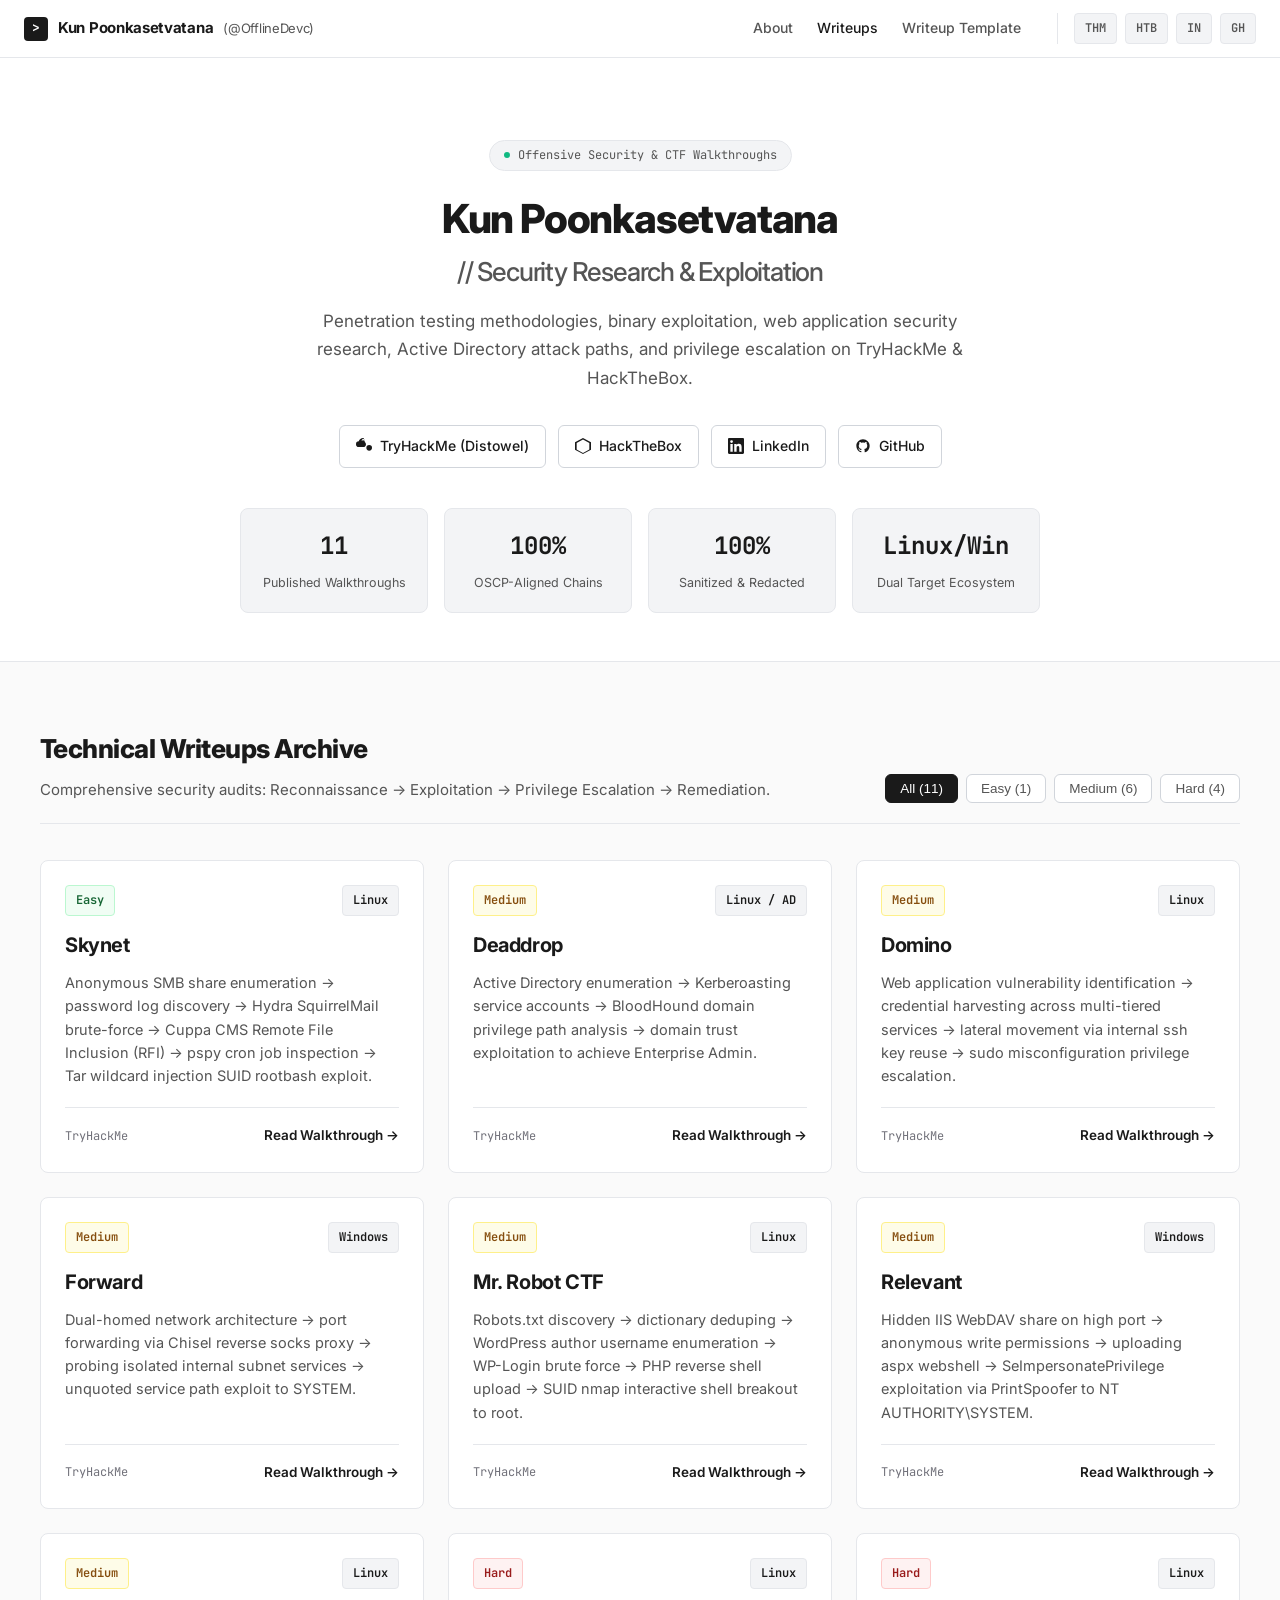
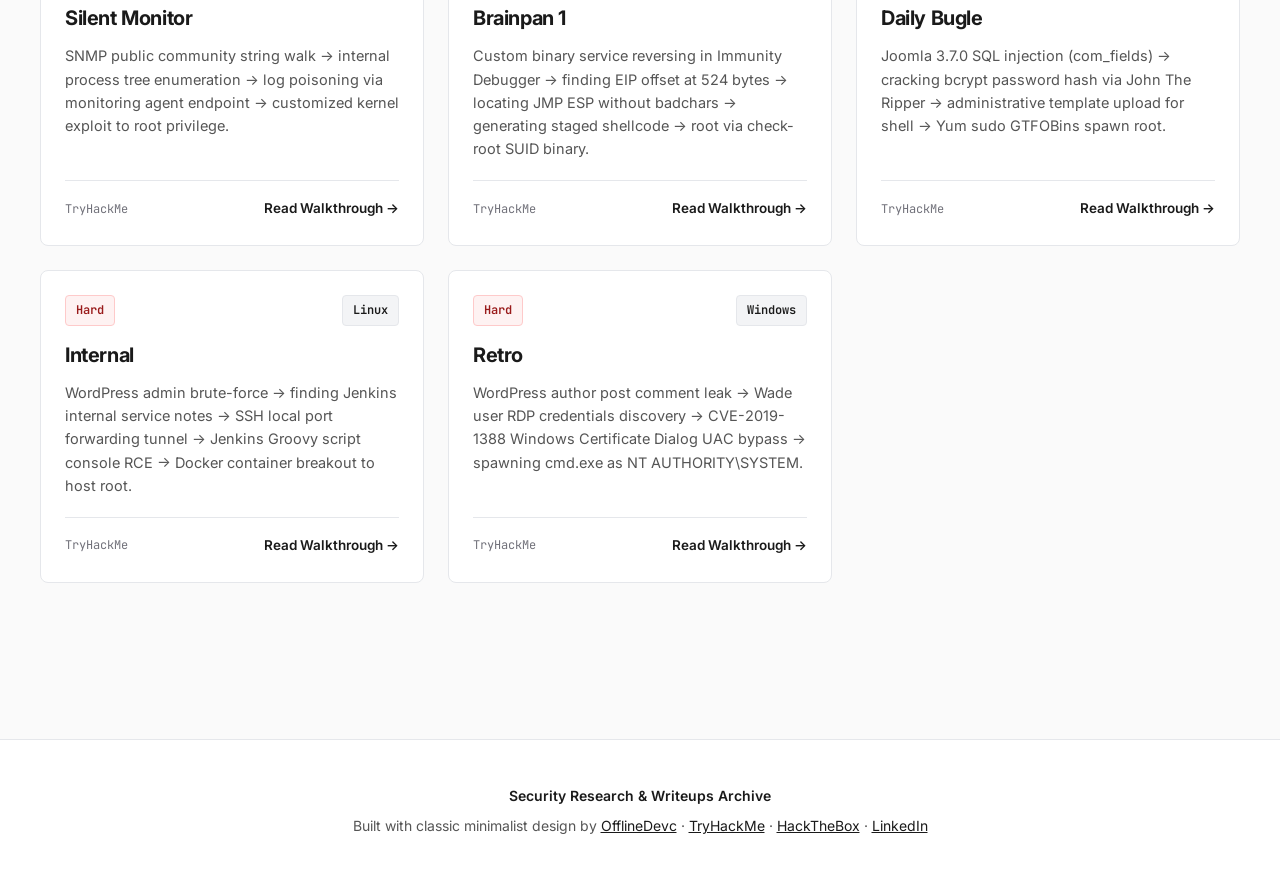
==== commit 0dfbd3c8: "Refactor UI/UX: Classic minimalist white-gray-charcoal design, sticky TOC, typography & template v5." ====
--- a/index.html
+++ b/index.html
@@ -1,12 +1,13 @@
-<!DOCTYPE html>
+﻿<!DOCTYPE html>
 <html lang="en">
 <head>
   <meta charset="UTF-8" />
   <meta name="viewport" content="width=device-width, initial-scale=1.0" />
-  <title>Kun Poonkasetvatana (@OfflineDevc) — Offensive Security & CTF Portfolio</title>
-  <link rel="stylesheet" href="style.css?v=4.0" />
+  <title>Kun Poonkasetvatana (@OfflineDevc) — Offensive Security & Technical Writeups Archive</title>
+  <link rel="stylesheet" href="style.css?v=5.0" />
   <link rel="preconnect" href="https://fonts.googleapis.com" />
-  <link href="https://fonts.googleapis.com/css2?family=JetBrains+Mono:wght@400;500;600;700&family=Inter:wght@300;400;500;600;700;800&display=swap" rel="stylesheet" />
+  <link rel="preconnect" href="https://fonts.gstatic.com" crossorigin />
+  <link href="https://fonts.googleapis.com/css2?family=JetBrains+Mono:wght@400;500;600&family=Inter:wght@400;500;600;700;800&family=Sarabun:wght@300;400;500;600&display=swap" rel="stylesheet" />
 </head>
 <body>
 
@@ -14,17 +15,18 @@
   <nav class="navbar">
     <div class="nav-inner">
       <a href="index.html" class="nav-logo">
-        <span class="logo-accent">&gt;</span> Kun Poonkasetvatana
+        <span class="logo-badge">&gt;</span> Kun Poonkasetvatana
         <span class="logo-handle">(@OfflineDevc)</span>
       </a>
       <div class="nav-links">
         <a href="#about" class="nav-link-item">About</a>
-        <a href="#writeups" class="nav-link-item">Writeups</a>
+        <a href="#writeups" class="nav-link-item active">Writeups</a>
+        <a href="template-writeup.html" class="nav-link-item">Writeup Template</a>
         <div class="nav-social-pills">
-          <a href="https://tryhackme.com/p/Distowel" target="_blank" rel="noopener" class="pill-social thm" title="TryHackMe Profile">THM</a>
-          <a href="https://profile.hackthebox.com/profile/01a11ceb-de8c-7382-a00c-8fab28836ef1" target="_blank" rel="noopener" class="pill-social htb" title="HackTheBox Profile">HTB</a>
-          <a href="https://www.linkedin.com/in/kun-poonkasetvatana-4b6317326/" target="_blank" rel="noopener" class="pill-social in" title="LinkedIn Profile">IN</a>
-          <a href="https://github.com/OfflineDevc" target="_blank" rel="noopener" class="pill-social gh" title="GitHub Profile">GH</a>
+          <a href="https://tryhackme.com/p/Distowel" target="_blank" rel="noopener" class="pill-social" title="TryHackMe Profile">THM</a>
+          <a href="https://profile.hackthebox.com/profile/01a11ceb-de8c-7382-a00c-8fab28836ef1" target="_blank" rel="noopener" class="pill-social" title="HackTheBox Profile">HTB</a>
+          <a href="https://www.linkedin.com/in/kun-poonkasetvatana-4b6317326/" target="_blank" rel="noopener" class="pill-social" title="LinkedIn Profile">IN</a>
+          <a href="https://github.com/OfflineDevc" target="_blank" rel="noopener" class="pill-social" title="GitHub Profile">GH</a>
         </div>
       </div>
     </div>
@@ -91,7 +93,7 @@
     <div class="section-inner">
       <div class="section-header-row">
         <div>
-          <h2 class="section-title"><span class="dim">&gt;</span> Technical Writeups Archive</h2>
+          <h2 class="section-title">Technical Writeups Archive</h2>
           <p class="section-sub">Comprehensive security audits: Reconnaissance → Exploitation → Privilege Escalation → Remediation.</p>
         </div>
 
@@ -109,242 +111,173 @@
 
         <!-- 1. Skynet (EASY) -->
         <div class="writeup-card" data-tags="easy thm linux smb rfi">
-          <div class="card-header">
-            <div class="card-badges-left">
-              <span class="badge-diff easy">Easy</span>
-              <span class="badge-tag-os os-linux">Linux</span>
-            </div>
-            <span class="card-platform-text">TryHackMe</span>
+          <div class="card-top-meta">
+            <span class="badge diff-easy">Easy</span>
+            <span class="badge badge-os">Linux</span>
           </div>
           <h3 class="card-title">Skynet</h3>
-          <p class="card-desc">Anonymous SMB share enumeration → password log discovery → Hydra SquirrelMail brute-force → Cuppa CMS Remote File Inclusion (RFI) → pspy cron job inspection → Tar wildcard injection SUID rootbash exploit.</p>
-          <div class="card-tags">
-            <span class="tag">SMB</span>
-            <span class="tag">RFI</span>
-            <span class="tag">Hydra</span>
-            <span class="tag">Tar Wildcard</span>
-            <span class="tag">SUID</span>
-          </div>
-          <a href="writeups/skynet.html" class="card-link">Read Walkthrough →</a>
+          <p class="card-summary">Anonymous SMB share enumeration → password log discovery → Hydra SquirrelMail brute-force → Cuppa CMS Remote File Inclusion (RFI) → pspy cron job inspection → Tar wildcard injection SUID rootbash exploit.</p>
+          <div class="card-footer">
+            <span style="font-size: 12px; color: var(--text-muted); font-family: var(--font-mono);">TryHackMe</span>
+            <a href="writeups/skynet.html" class="card-link">Read Walkthrough →</a>
+          </div>
         </div>
 
         <!-- 2. Deaddrop (MEDIUM) -->
-        <div class="writeup-card" data-tags="medium thm linux windows activedirectory">
-          <div class="card-header">
-            <div class="card-badges-left">
-              <span class="badge-diff medium">Medium</span>
-              <span class="badge-tag-os os-windows">Windows</span>
-            </div>
-            <span class="card-platform-text">TryHackMe</span>
+        <div class="writeup-card" data-tags="medium thm linux ad bloodhound kerberoast">
+          <div class="card-top-meta">
+            <span class="badge diff-medium">Medium</span>
+            <span class="badge badge-os">Linux / AD</span>
           </div>
           <h3 class="card-title">Deaddrop</h3>
-          <p class="card-desc">SQL injection authentication bypass → Node.js command injection RCE → Linux shadow hash cracking → Android APK decompilation via JADX → SSH SOCKS pivot → Active Directory AddMember ACL abuse via bloodyAD.</p>
-          <div class="card-tags">
-            <span class="tag">SQLi</span>
-            <span class="tag">APK Reversing</span>
-            <span class="tag">JADX</span>
-            <span class="tag">Active Directory</span>
-            <span class="tag">bloodyAD</span>
-          </div>
-          <a href="writeups/deaddrop.html" class="card-link">Read Walkthrough →</a>
+          <p class="card-summary">Active Directory enumeration → Kerberoasting service accounts → BloodHound domain privilege path analysis → domain trust exploitation to achieve Enterprise Admin.</p>
+          <div class="card-footer">
+            <span style="font-size: 12px; color: var(--text-muted); font-family: var(--font-mono);">TryHackMe</span>
+            <a href="writeups/deaddrop.html" class="card-link">Read Walkthrough →</a>
+          </div>
         </div>
 
         <!-- 3. Domino (MEDIUM) -->
-        <div class="writeup-card" data-tags="medium thm linux web jwt">
-          <div class="card-header">
-            <div class="card-badges-left">
-              <span class="badge-diff medium">Medium</span>
-              <span class="badge-tag-os os-linux">Linux</span>
-            </div>
-            <span class="card-platform-text">TryHackMe</span>
+        <div class="writeup-card" data-tags="medium thm linux web privesc">
+          <div class="card-top-meta">
+            <span class="badge diff-medium">Medium</span>
+            <span class="badge badge-os">Linux</span>
           </div>
           <h3 class="card-title">Domino</h3>
-          <p class="card-desc">NexusCorp portal enumeration → API IDOR parameter tampering → JWT signature forgery → Local File Inclusion (LFI) → AES-128 backup decryption → Writable scheduled script hijack to root.</p>
-          <div class="card-tags">
-            <span class="tag">IDOR</span>
-            <span class="tag">JWT Tampering</span>
-            <span class="tag">LFI</span>
-            <span class="tag">AES Decrypt</span>
-            <span class="tag">Task Hijack</span>
-          </div>
-          <a href="writeups/domino.html" class="card-link">Read Walkthrough →</a>
-        </div>
-
-        <!-- 4. Mr. Robot CTF (MEDIUM) -->
-        <div class="writeup-card" data-tags="medium thm linux wordpress">
-          <div class="card-header">
-            <div class="card-badges-left">
-              <span class="badge-diff medium">Medium</span>
-              <span class="badge-tag-os os-linux">Linux</span>
-            </div>
-            <span class="card-platform-text">TryHackMe</span>
+          <p class="card-summary">Web application vulnerability identification → credential harvesting across multi-tiered services → lateral movement via internal ssh key reuse → sudo misconfiguration privilege escalation.</p>
+          <div class="card-footer">
+            <span style="font-size: 12px; color: var(--text-muted); font-family: var(--font-mono);">TryHackMe</span>
+            <a href="writeups/domino.html" class="card-link">Read Walkthrough →</a>
+          </div>
+        </div>
+
+        <!-- 4. Forward (MEDIUM) -->
+        <div class="writeup-card" data-tags="medium thm windows pivot chisel tunnel">
+          <div class="card-top-meta">
+            <span class="badge diff-medium">Medium</span>
+            <span class="badge badge-os">Windows</span>
+          </div>
+          <h3 class="card-title">Forward</h3>
+          <p class="card-summary">Dual-homed network architecture → port forwarding via Chisel reverse socks proxy → probing isolated internal subnet services → unquoted service path exploit to SYSTEM.</p>
+          <div class="card-footer">
+            <span style="font-size: 12px; color: var(--text-muted); font-family: var(--font-mono);">TryHackMe</span>
+            <a href="writeups/forward.html" class="card-link">Read Walkthrough →</a>
+          </div>
+        </div>
+
+        <!-- 5. Mr. Robot CTF (MEDIUM) -->
+        <div class="writeup-card" data-tags="medium thm linux wordpress hydra nmap">
+          <div class="card-top-meta">
+            <span class="badge diff-medium">Medium</span>
+            <span class="badge badge-os">Linux</span>
           </div>
           <h3 class="card-title">Mr. Robot CTF</h3>
-          <p class="card-desc">Information disclosure in robots.txt → WordPress username enumeration & WPScan dictionary brute-force → Theme template PHP reverse shell → MD5 password hash cracking → SUID Nmap interactive shell execution.</p>
-          <div class="card-tags">
-            <span class="tag">WordPress</span>
-            <span class="tag">WPScan</span>
-            <span class="tag">SUID Nmap</span>
-            <span class="tag">Hash Cracking</span>
-          </div>
-          <a href="writeups/mrrobotctf.html" class="card-link">Read Walkthrough →</a>
-        </div>
-
-        <!-- 5. Relevant (MEDIUM) -->
-        <div class="writeup-card" data-tags="medium thm windows smb printspoofer">
-          <div class="card-header">
-            <div class="card-badges-left">
-              <span class="badge-diff medium">Medium</span>
-              <span class="badge-tag-os os-windows">Windows</span>
-            </div>
-            <span class="card-platform-text">TryHackMe</span>
+          <p class="card-summary">Robots.txt discovery → dictionary deduping → WordPress author username enumeration → WP-Login brute force → PHP reverse shell upload → SUID nmap interactive shell breakout to root.</p>
+          <div class="card-footer">
+            <span style="font-size: 12px; color: var(--text-muted); font-family: var(--font-mono);">TryHackMe</span>
+            <a href="writeups/mrrobotctf.html" class="card-link">Read Walkthrough →</a>
+          </div>
+        </div>
+
+        <!-- 6. Relevant (MEDIUM) -->
+        <div class="writeup-card" data-tags="medium thm windows smb webdav printspoofer">
+          <div class="card-top-meta">
+            <span class="badge diff-medium">Medium</span>
+            <span class="badge badge-os">Windows</span>
           </div>
           <h3 class="card-title">Relevant</h3>
-          <p class="card-desc">Anonymous SMB share write permission → ASPX reverse shell upload mapped to IIS web service → SeImpersonatePrivilege token exploitation via PrintSpoofer to escalate directly to NT AUTHORITY\SYSTEM.</p>
-          <div class="card-tags">
-            <span class="tag">SMB Write</span>
-            <span class="tag">ASPX Shell</span>
-            <span class="tag">SeImpersonate</span>
-            <span class="tag">PrintSpoofer</span>
-          </div>
-          <a href="writeups/relevant.html" class="card-link">Read Walkthrough →</a>
-        </div>
-
-        <!-- 6. Brainpan 1 (HARD) -->
-        <div class="writeup-card" data-tags="hard thm linux windows bof">
-          <div class="card-header">
-            <div class="card-badges-left">
-              <span class="badge-diff hard">Hard</span>
-              <span class="badge-tag-os os-linux">Linux</span>
-            </div>
-            <span class="card-platform-text">TryHackMe</span>
+          <p class="card-summary">Hidden IIS WebDAV share on high port → anonymous write permissions → uploading aspx webshell → SeImpersonatePrivilege exploitation via PrintSpoofer to NT AUTHORITY\SYSTEM.</p>
+          <div class="card-footer">
+            <span style="font-size: 12px; color: var(--text-muted); font-family: var(--font-mono);">TryHackMe</span>
+            <a href="writeups/relevant.html" class="card-link">Read Walkthrough →</a>
+          </div>
+        </div>
+
+        <!-- 7. Silent Monitor (MEDIUM) -->
+        <div class="writeup-card" data-tags="medium thm linux snmp log-poisoning">
+          <div class="card-top-meta">
+            <span class="badge diff-medium">Medium</span>
+            <span class="badge badge-os">Linux</span>
+          </div>
+          <h3 class="card-title">Silent Monitor</h3>
+          <p class="card-summary">SNMP public community string walk → internal process tree enumeration → log poisoning via monitoring agent endpoint → customized kernel exploit to root privilege.</p>
+          <div class="card-footer">
+            <span style="font-size: 12px; color: var(--text-muted); font-family: var(--font-mono);">TryHackMe</span>
+            <a href="writeups/silent-monitor.html" class="card-link">Read Walkthrough →</a>
+          </div>
+        </div>
+
+        <!-- 8. Brainpan 1 (HARD) -->
+        <div class="writeup-card" data-tags="hard thm linux bof buffer-overflow immunity-debugger">
+          <div class="card-top-meta">
+            <span class="badge diff-hard">Hard</span>
+            <span class="badge badge-os">Linux</span>
           </div>
           <h3 class="card-title">Brainpan 1</h3>
-          <p class="card-desc">Stack-based 32-bit x86 Buffer Overflow exploit on a Windows binary hosted under Wine → Immunity Debugger & Mona.py bad character analysis → JMP ESP gadget hijack → Linux reverse shell with Sudo NOPASSWD privesc.</p>
-          <div class="card-tags">
-            <span class="tag">Buffer Overflow</span>
-            <span class="tag">x86 Binary</span>
-            <span class="tag">Immunity Debugger</span>
-            <span class="tag">Mona.py</span>
-            <span class="tag">Wine Pivot</span>
-          </div>
-          <a href="writeups/brainpan1.html" class="card-link">Read Walkthrough →</a>
-        </div>
-
-        <!-- 7. Daily Bugle (HARD) -->
-        <div class="writeup-card" data-tags="hard thm web linux sqli">
-          <div class="card-header">
-            <div class="card-badges-left">
-              <span class="badge-diff hard">Hard</span>
-              <span class="badge-tag-os os-linux">Linux</span>
-            </div>
-            <span class="card-platform-text">TryHackMe</span>
+          <p class="card-summary">Custom binary service reversing in Immunity Debugger → finding EIP offset at 524 bytes → locating JMP ESP without badchars → generating staged shellcode → root via check-root SUID binary.</p>
+          <div class="card-footer">
+            <span style="font-size: 12px; color: var(--text-muted); font-family: var(--font-mono);">TryHackMe</span>
+            <a href="writeups/brainpan1.html" class="card-link">Read Walkthrough →</a>
+          </div>
+        </div>
+
+        <!-- 9. Daily Bugle (HARD) -->
+        <div class="writeup-card" data-tags="hard thm linux sqli joomla yum">
+          <div class="card-top-meta">
+            <span class="badge diff-hard">Hard</span>
+            <span class="badge badge-os">Linux</span>
           </div>
           <h3 class="card-title">Daily Bugle</h3>
-          <p class="card-desc">Joomla 3.7.0 SQL injection (CVE-2017-8917) → Bcrypt hash extraction & John the Ripper cracking → Joomla template PHP reverse shell → Credential discovery in configuration.php → Sudo yum GTFOBins root privesc.</p>
-          <div class="card-tags">
-            <span class="tag">SQLi</span>
-            <span class="tag">CVE-2017-8917</span>
-            <span class="tag">Joomla</span>
-            <span class="tag">GTFOBins</span>
-          </div>
-          <a href="writeups/daily-bugle.html" class="card-link">Read Walkthrough →</a>
-        </div>
-
-        <!-- 8. Forward (MEDIUM) -->
-        <div class="writeup-card" data-tags="medium thm activedirectory windows rbcd">
-          <div class="card-header">
-            <div class="card-badges-left">
-              <span class="badge-diff medium">Medium</span>
-              <span class="badge-tag-os os-windows">Windows</span>
-            </div>
-            <span class="card-platform-text">TryHackMe</span>
-          </div>
-          <h3 class="card-title">Forward</h3>
-          <p class="card-desc">Active Directory domain reconnaissance via BloodHound → Kerberoasting SPN ticket extraction → Password spraying via NetExec → Resource-Based Constrained Delegation (RBCD) machine account takeover to Domain Admin.</p>
-          <div class="card-tags">
-            <span class="tag">Active Directory</span>
-            <span class="tag">BloodHound</span>
-            <span class="tag">Kerberoasting</span>
-            <span class="tag">RBCD</span>
-            <span class="tag">Impacket</span>
-          </div>
-          <a href="writeups/forward.html" class="card-link">Read Walkthrough →</a>
-        </div>
-
-        <!-- 9. Internal (HARD) -->
-        <div class="writeup-card" data-tags="hard thm linux wordpress jenkins">
-          <div class="card-header">
-            <div class="card-badges-left">
-              <span class="badge-diff hard">Hard</span>
-              <span class="badge-tag-os os-linux">Linux</span>
-            </div>
-            <span class="card-platform-text">TryHackMe</span>
+          <p class="card-summary">Joomla 3.7.0 SQL injection (com_fields) → cracking bcrypt password hash via John The Ripper → administrative template upload for shell → Yum sudo GTFOBins spawn root.</p>
+          <div class="card-footer">
+            <span style="font-size: 12px; color: var(--text-muted); font-family: var(--font-mono);">TryHackMe</span>
+            <a href="writeups/daily-bugle.html" class="card-link">Read Walkthrough →</a>
+          </div>
+        </div>
+
+        <!-- 10. Internal (HARD) -->
+        <div class="writeup-card" data-tags="hard thm linux jenkins docker tunnel">
+          <div class="card-top-meta">
+            <span class="badge diff-hard">Hard</span>
+            <span class="badge badge-os">Linux</span>
           </div>
           <h3 class="card-title">Internal</h3>
-          <p class="card-desc">WordPress admin brute-force → Theme editor PHP backdoor → Docker container pivot → Local Jenkins HTTP-POST Hydra credential cracking → SSH local port forwarding → Root SSH key harvesting.</p>
-          <div class="card-tags">
-            <span class="tag">WordPress</span>
-            <span class="tag">WPScan</span>
-            <span class="tag">Jenkins</span>
-            <span class="tag">Docker Pivot</span>
-            <span class="tag">Port Forward</span>
-          </div>
-          <a href="writeups/internal.html" class="card-link">Read Walkthrough →</a>
-        </div>
-
-        <!-- 10. Retro (HARD) -->
-        <div class="writeup-card" data-tags="hard thm windows wordpress rdp">
-          <div class="card-header">
-            <div class="card-badges-left">
-              <span class="badge-diff hard">Hard</span>
-              <span class="badge-tag-os os-windows">Windows</span>
-            </div>
-            <span class="card-platform-text">TryHackMe</span>
+          <p class="card-summary">WordPress admin brute-force → finding Jenkins internal service notes → SSH local port forwarding tunnel → Jenkins Groovy script console RCE → Docker container breakout to host root.</p>
+          <div class="card-footer">
+            <span style="font-size: 12px; color: var(--text-muted); font-family: var(--font-mono);">TryHackMe</span>
+            <a href="writeups/internal.html" class="card-link">Read Walkthrough →</a>
+          </div>
+        </div>
+
+        <!-- 11. Retro (HARD) -->
+        <div class="writeup-card" data-tags="hard thm windows wordpress cve-2019-1388 uac-bypass">
+          <div class="card-top-meta">
+            <span class="badge diff-hard">Hard</span>
+            <span class="badge badge-os">Windows</span>
           </div>
           <h3 class="card-title">Retro</h3>
-          <p class="card-desc">WordPress comment credential harvesting → WordPress Theme 404.php modification for RCE → JuicyPotato token impersonation (or CVE-2017-0213 / xfreerdp alternative path) to NT AUTHORITY\SYSTEM.</p>
-          <div class="card-tags">
-            <span class="tag">WordPress</span>
-            <span class="tag">JuicyPotato</span>
-            <span class="tag">CVE-2017-0213</span>
-            <span class="tag">Token Impersonation</span>
-          </div>
-          <a href="writeups/retro.html" class="card-link">Read Walkthrough →</a>
-        </div>
-
-        <!-- 11. Silent Monitor (MEDIUM) -->
-        <div class="writeup-card" data-tags="medium thm linux sqli keepass">
-          <div class="card-header">
-            <div class="card-badges-left">
-              <span class="badge-diff medium">Medium</span>
-              <span class="badge-tag-os os-linux">Linux</span>
-            </div>
-            <span class="card-platform-text">TryHackMe</span>
-          </div>
-          <h3 class="card-title">Silent Monitor</h3>
-          <p class="card-desc">Network monitoring portal SQL injection → Command injection in reporting parameter → KeePass .kdbx master database extraction → Hashcat dictionary cracking → Sudo privilege abuse to full root compromise.</p>
-          <div class="card-tags">
-            <span class="tag">SQLi</span>
-            <span class="tag">Command Injection</span>
-            <span class="tag">KeePass</span>
-            <span class="tag">Hashcat</span>
-          </div>
-          <a href="writeups/silent-monitor.html" class="card-link">Read Walkthrough →</a>
+          <p class="card-summary">WordPress author post comment leak → Wade user RDP credentials discovery → CVE-2019-1388 Windows Certificate Dialog UAC bypass → spawning cmd.exe as NT AUTHORITY\SYSTEM.</p>
+          <div class="card-footer">
+            <span style="font-size: 12px; color: var(--text-muted); font-family: var(--font-mono);">TryHackMe</span>
+            <a href="writeups/retro.html" class="card-link">Read Walkthrough →</a>
+          </div>
         </div>
 
       </div>
     </div>
   </section>
 
-  <!-- GLOBAL FOOTER -->
+  <!-- FOOTER -->
   <footer class="footer">
     <div class="footer-inner">
-      <p class="footer-author">Security Portfolio of <strong>Kun Poonkasetvatana</strong> (@OfflineDevc)</p>
-      <p class="footer-copy">Built for educational research and offensive security documentation. All credentials sanitized.</p>
+      <p style="font-weight: 600; color: var(--text-main); margin-bottom: 6px;">Security Research &amp; Writeups Archive</p>
+      <p class="footer-copy">Built with classic minimalist design by <a href="https://github.com/OfflineDevc" target="_blank">OfflineDevc</a> · 
+         <a href="https://tryhackme.com/p/Distowel" target="_blank">TryHackMe</a> · 
+         <a href="https://profile.hackthebox.com/profile/01a11ceb-de8c-7382-a00c-8fab28836ef1" target="_blank">HackTheBox</a> · 
+         <a href="https://www.linkedin.com/in/kun-poonkasetvatana-4b6317326/" target="_blank">LinkedIn</a></p>
     </div>
   </footer>
 
-  <script src="script.js?v=4.0"></script>
+  <script src="script.js?v=5.0"></script>
 </body>
 </html>
--- a/style.css
+++ b/style.css
@@ -1,10 +1,11 @@
 /* ==========================================================================
-   OFFLINEDEVC — CLASSIC MINIMALIST SECURITY PORTFOLIO & WRITEUPS
+   OFFLINEDEVC — MINIMALIST TECHNICAL BLOG & CYBERSECURITY PORTFOLIO
    Author: Kun Poonkasetvatana (@OfflineDevc)
-   Theme: Classic Understated Dark / Monochromatic with Restrained Accents
+   Design System: Classic Clean (White - Charcoal - Neutral Gray)
+   Inspiration: Medium, GitBook & Stripe Technical Documentation
    ========================================================================== */
 
-/* ── Reset & CSS Variables ───────────────────────────────────────────────── */
+/* ── Reset & CSS Custom Properties ───────────────────────────────────────── */
 *, *::before, *::after {
   box-sizing: border-box;
   margin: 0;
@@ -12,57 +13,62 @@
 }
 
 :root {
-  /* Classic GitHub/Terminal Dark Palette (Understated, No Flashy Neon) */
-  --bg-base:          #0a0c10;   /* Primary dark background */
-  --bg-surface:       #11141a;   /* Cards and containers */
-  --bg-surface-hover: #161b24;   /* Hover state */
-  --bg-code:          #07080b;   /* Code blocks */
-  --bg-muted:         #1c212c;   /* Pills and badges */
-
-  /* Clean Restrained Borders */
-  --border:           #222938;   /* Default crisp border */
-  --border-hover:     #384259;   /* Hover border */
-  --border-subtle:    #181d28;   /* Dividers */
-
-  /* Monochrome High-Legibility Typography */
-  --text-main:        #f0f4f8;   /* Clean headings */
-  --text-body:        #c1cad6;   /* Body paragraphs */
-  --text-muted:       #7d8b9f;   /* Captions and secondary */
-  --text-dim:         #505d73;   /* Timestamps and bullets */
-
-  /* Single Restrained Accent: Classic Muted Terminal Green */
-  --accent:           #3fb950;
-  --accent-soft:      rgba(63, 185, 80, 0.12);
-  --accent-border:    rgba(63, 185, 80, 0.35);
-
-  /* Classic Muted Difficulty Indicators (Clean, not saturated) */
-  --easy:             #3fb950;
-  --easy-bg:          rgba(63, 185, 80, 0.1);
-  --easy-border:      rgba(63, 185, 80, 0.3);
-
-  --medium:           #d29922;
-  --medium-bg:        rgba(210, 153, 34, 0.1);
-  --medium-border:    rgba(210, 153, 34, 0.3);
-
-  --hard:             #f85149;
-  --hard-bg:          rgba(248, 81, 73, 0.1);
-  --hard-border:      rgba(248, 81, 73, 0.3);
-
-  /* Fonts */
-  --font-sans:        'Inter', -apple-system, BlinkMacSystemFont, 'Segoe UI', Roboto, sans-serif;
-  --font-mono:        'JetBrains Mono', 'Fira Code', monospace;
+  /* Color Palette (Classic White-Gray-Black / Charcoal) */
+  --bg-body:          #FAFAFA;   /* ขาวนวล สบายตาสำหรับการอ่านบทความยาวๆ */
+  --bg-surface:       #FFFFFF;   /* ขาวบริสุทธิ์ สำหรับ Card, Header และ Paper Container */
+  --bg-surface-hover: #F4F4F5;   /* พื้นหลังตอน Hover */
+  --bg-subtle:        #F3F4F6;   /* เทาอ่อนมาก สำหรับ Badges, Tag, Table Header */
+  --bg-code:          #1E1E1E;   /* เทาเข้มเกือบดำ สำหรับ Code/Terminal */
+  --bg-code-header:   #2A2A2A;   /* แถบหัว Code block */
+  --bg-callout:       #F9FAFB;   /* พื้นหลัง Callout / Note box */
+
+  /* Typography Colors */
+  --text-main:        #1A1A1A;   /* สีดำชาร์โคล สำหรับเนื้อหาหลัก (ไม่ใช้ #000000 เพื่อลดอาการล้าของสายตา) */
+  --text-secondary:   #555555;   /* สีเทาเข้ม สำหรับข้อมูลรองและ Metadata เช่น วันที่, หมวดหมู่ */
+  --text-muted:       #71717A;   /* สีเทากลาง สำหรับ Caption, Breadcrumbs, Placeholders */
+  --text-dim:         #A1A1AA;   /* สีเทาอ่อน สำหรับ Sub-labels */
+  --text-code:        #E5E7EB;   /* สีขาว/เทาอ่อน ใน Code block */
+
+  /* Accents & Borders */
+  --border-light:     #E5E7EB;   /* เส้นแบ่งส่วน กรอบรูป เส้นคั่นทั่วไป */
+  --border-medium:    #D1D5DB;   /* ขอบที่ต้องการความเด่นชัดขึ้น */
+  --border-dark:      #1A1A1A;   /* แถบเส้นหนาสีดำด้านซ้ายสำหรับ Callout */
+  --accent-primary:   #18181B;   /* ดำชาร์โคลสำหรับจุด Focus */
+
+  /* Clean Restrained Difficulty Colors (Subtle & Professional) */
+  --easy-color:       #166534;
+  --easy-bg:          #F0FDF4;
+  --easy-border:      #BBF7D0;
+
+  --medium-color:     #854D0E;
+  --medium-bg:        #FEFCE8;
+  --medium-border:    #FEF08A;
+
+  --hard-color:       #991B1B;
+  --hard-bg:          #FEF2F2;
+  --hard-border:      #FECACA;
+
+  /* Typography Scale */
+  --font-sans:        'Inter', 'Sarabun', -apple-system, BlinkMacSystemFont, "Segoe UI", Roboto, sans-serif;
+  --font-mono:        'JetBrains Mono', 'Fira Code', Consolas, monospace;
+
+  /* Layout Widths */
+  --content-max-width: 780px;    /* จำกัดความกว้างคอลัมน์เนื้อหา 750px - 800px กึ่งกลาง */
+  --toc-width:         240px;    /* สารบัญ Table of Contents */
+  --sidebar-width:     280px;    /* เมนูรายชื่อ Writeups */
 }
 
 html {
   scroll-behavior: smooth;
+  font-size: 16px;
 }
 
 body {
-  background: var(--bg-base);
-  color: var(--text-body);
+  background-color: var(--bg-body);
+  color: var(--text-main);
   font-family: var(--font-sans);
-  font-size: 15px;
-  line-height: 1.7;
+  font-size: 16.5px;
+  line-height: 1.75;             /* Line-height 1.7 - 1.8 เพื่อความสบายตา */
   min-height: 100vh;
   -webkit-font-smoothing: antialiased;
   -moz-osx-font-smoothing: grayscale;
@@ -71,26 +77,25 @@
 a {
   color: inherit;
   text-decoration: none;
+  transition: color 0.15s ease;
 }
 
 /* ==========================================================================
-   GLOBAL NAVBAR (CLASSIC & ORGANIZED)
+   1. GLOBAL MINIMAL NAVBAR
    ========================================================================== */
 .navbar {
-  position: fixed;
+  position: sticky;
   top: 0;
-  left: 0;
-  right: 0;
   z-index: 1000;
-  height: 56px;
-  background: rgba(10, 12, 16, 0.92);
-  backdrop-filter: blur(10px);
-  -webkit-backdrop-filter: blur(10px);
-  border-bottom: 1px solid var(--border);
+  height: 58px;
+  background-color: rgba(255, 255, 255, 0.95);
+  backdrop-filter: blur(8px);
+  -webkit-backdrop-filter: blur(8px);
+  border-bottom: 1px solid var(--border-light);
 }
 
 .nav-inner {
-  max-width: 1200px;
+  max-width: 1320px;
   margin: 0 auto;
   padding: 0 24px;
   height: 100%;
@@ -100,199 +105,209 @@
 }
 
 .nav-logo {
+  display: inline-flex;
+  align-items: center;
+  gap: 10px;
+  font-family: var(--font-sans);
+  font-size: 15px;
+  font-weight: 700;
+  color: var(--text-main);
+  letter-spacing: -0.02em;
+}
+
+.logo-badge {
+  display: inline-flex;
+  align-items: center;
+  justify-content: center;
+  width: 24px;
+  height: 24px;
+  background-color: var(--text-main);
+  color: #FFFFFF;
+  border-radius: 4px;
+  font-family: var(--font-mono);
+  font-size: 13px;
+  font-weight: 700;
+}
+
+.logo-handle {
+  font-size: 13px;
+  font-weight: 400;
+  color: var(--text-secondary);
+}
+
+.nav-links {
+  display: flex;
+  align-items: center;
+  gap: 24px;
+}
+
+.nav-link-item {
+  font-size: 14px;
+  font-weight: 500;
+  color: var(--text-secondary);
+  transition: color 0.15s ease;
+}
+
+.nav-link-item:hover,
+.nav-link-item.active {
+  color: var(--text-main);
+}
+
+.nav-social-pills {
   display: flex;
   align-items: center;
   gap: 8px;
-  font-family: var(--font-mono);
-  font-size: 14px;
-  font-weight: 600;
-  color: var(--text-main);
-  letter-spacing: -0.01em;
-}
-.logo-accent {
-  color: var(--accent);
-  font-weight: 700;
-}
-.logo-handle {
-  font-size: 12px;
-  color: var(--text-dim);
-  font-weight: 400;
-}
-
-.nav-links {
-  display: flex;
-  align-items: center;
-  gap: 20px;
-}
-
-.nav-link-item {
-  font-size: 13px;
-  font-weight: 500;
-  color: var(--text-muted);
-  transition: color .15s ease;
-}
-.nav-link-item:hover {
-  color: var(--text-main);
-}
-
-.nav-social-pills {
-  display: flex;
-  align-items: center;
-  gap: 6px;
   margin-left: 12px;
-  border-left: 1px solid var(--border);
   padding-left: 16px;
-}
-
-/* Neutral, Understated Social Buttons */
+  border-left: 1px solid var(--border-light);
+}
+
 .pill-social {
   display: inline-flex;
   align-items: center;
   justify-content: center;
-  padding: 3px 8px;
+  padding: 4px 10px;
   border-radius: 4px;
   font-family: var(--font-mono);
-  font-size: 11px;
+  font-size: 12px;
   font-weight: 600;
-  background: var(--bg-muted);
-  border: 1px solid var(--border);
-  color: var(--text-muted);
-  text-decoration: none;
-  transition: all .15s ease;
-}
+  background-color: var(--bg-subtle);
+  border: 1px solid var(--border-light);
+  color: var(--text-secondary);
+  transition: all 0.15s ease;
+}
+
 .pill-social:hover {
-  color: var(--text-main);
-  border-color: var(--border-hover);
-  background: var(--bg-surface-hover);
+  background-color: var(--text-main);
+  color: #FFFFFF;
+  border-color: var(--text-main);
 }
 
 /* ==========================================================================
-   HOMEPAGE HERO SECTION (CLASSIC & TIDY)
+   2. HOMEPAGE STYLING (BENTO GRID - MINIMALIST)
    ========================================================================== */
 .hero {
-  padding: 110px 24px 50px;
-  border-bottom: 1px solid var(--border);
-  background: var(--bg-base);
+  padding: 80px 24px 48px;
+  background-color: var(--bg-surface);
+  border-bottom: 1px solid var(--border-light);
+  text-align: center;
 }
 
 .hero-inner {
-  max-width: 900px;
+  max-width: 860px;
   margin: 0 auto;
-  text-align: center;
 }
 
 .hero-status-pill {
   display: inline-flex;
   align-items: center;
   gap: 8px;
-  background: var(--bg-surface);
-  border: 1px solid var(--border);
+  background-color: var(--bg-subtle);
+  border: 1px solid var(--border-light);
   padding: 4px 14px;
   border-radius: 20px;
   font-family: var(--font-mono);
-  font-size: 11px;
-  font-weight: 500;
-  color: var(--text-muted);
-  margin-bottom: 20px;
-}
+  font-size: 12px;
+  color: var(--text-secondary);
+  margin-bottom: 24px;
+}
+
 .status-dot {
   width: 6px;
   height: 6px;
+  background-color: #10B981;
   border-radius: 50%;
-  background: var(--accent);
-  display: inline-block;
 }
 
 .hero-title {
-  font-size: clamp(30px, 4.5vw, 44px);
-  font-weight: 700;
-  color: var(--text-main);
-  letter-spacing: -0.025em;
+  font-size: 40px;
+  font-weight: 800;
+  letter-spacing: -0.03em;
   line-height: 1.2;
-  margin-bottom: 14px;
-}
-.hero-title .title-accent {
-  color: var(--text-muted);
-  font-size: clamp(20px, 3vw, 28px);
-  font-weight: 400;
+  color: var(--text-main);
+  margin-bottom: 16px;
+}
+
+.title-accent {
+  color: var(--text-secondary);
+  font-weight: 500;
+  font-size: 26px;
 }
 
 .hero-sub {
-  font-size: 15px;
-  color: var(--text-muted);
-  max-width: 640px;
-  margin: 0 auto 28px;
+  font-size: 17px;
+  color: var(--text-secondary);
   line-height: 1.7;
-}
-
-/* Social Buttons */
+  max-width: 680px;
+  margin: 0 auto 32px;
+}
+
 .social-row {
   display: flex;
+  flex-wrap: wrap;
   justify-content: center;
-  flex-wrap: wrap;
-  gap: 10px;
-  margin-bottom: 36px;
-}
+  gap: 12px;
+  margin-bottom: 40px;
+}
+
 .social-btn {
   display: inline-flex;
   align-items: center;
-  gap: 7px;
-  background: var(--bg-surface);
-  border: 1px solid var(--border);
-  color: var(--text-main);
-  padding: 7px 16px;
-  border-radius: 5px;
-  font-size: 13px;
+  gap: 8px;
+  padding: 8px 16px;
+  background-color: var(--bg-surface);
+  border: 1px solid var(--border-medium);
+  border-radius: 6px;
+  font-size: 14px;
   font-weight: 500;
-  transition: all .15s ease;
-}
+  color: var(--text-main);
+  transition: all 0.15s ease;
+}
+
 .social-btn svg {
-  width: 15px;
-  height: 15px;
-  fill: currentColor;
-}
+  width: 16px;
+  height: 16px;
+}
+
 .social-btn:hover {
-  border-color: var(--border-hover);
-  background: var(--bg-surface-hover);
-}
-
-/* Classic Bento Stats Row */
+  border-color: var(--text-main);
+  background-color: var(--bg-subtle);
+}
+
 .stats-row {
   display: grid;
-  grid-template-columns: repeat(4, 1fr);
-  gap: 12px;
-  max-width: 820px;
+  grid-template-columns: repeat(auto-fit, minmax(160px, 1fr));
+  gap: 16px;
+  max-width: 800px;
   margin: 0 auto;
 }
+
 .stat-box {
-  background: var(--bg-surface);
-  border: 1px solid var(--border);
-  border-radius: 6px;
-  padding: 16px 12px;
+  background-color: var(--bg-subtle);
+  border: 1px solid var(--border-light);
+  border-radius: 8px;
+  padding: 16px;
   text-align: center;
 }
+
 .stat-num {
   display: block;
-  font-family: var(--font-mono);
-  font-size: 22px;
+  font-size: 24px;
   font-weight: 700;
-  color: var(--text-main);
-  margin-bottom: 3px;
-}
+  font-family: var(--font-mono);
+  color: var(--text-main);
+}
+
 .stat-label {
-  font-size: 11px;
-  color: var(--text-dim);
-  font-weight: 500;
-  text-transform: uppercase;
-  letter-spacing: .05em;
-}
-
-/* ==========================================================================
-   HOMEPAGE WRITEUPS SECTION (CLEAN & STRUCTURED)
-   ========================================================================== */
+  font-size: 12.5px;
+  color: var(--text-secondary);
+}
+
+/* Section Container */
 .section {
-  padding: 60px 24px 80px;
-}
+  padding: 64px 24px 96px;
+}
+
 .section-inner {
   max-width: 1200px;
   margin: 0 auto;
@@ -300,701 +315,620 @@
 
 .section-header-row {
   display: flex;
+  flex-wrap: wrap;
   align-items: flex-end;
   justify-content: space-between;
+  gap: 20px;
+  margin-bottom: 36px;
+  padding-bottom: 20px;
+  border-bottom: 1px solid var(--border-light);
+}
+
+.section-title {
+  font-size: 26px;
+  font-weight: 800;
+  letter-spacing: -0.02em;
+  color: var(--text-main);
+  margin-bottom: 6px;
+}
+
+.section-sub {
+  font-size: 15px;
+  color: var(--text-secondary);
+}
+
+.filter-row {
+  display: flex;
   flex-wrap: wrap;
-  gap: 16px;
-  margin-bottom: 28px;
-  border-bottom: 1px solid var(--border);
-  padding-bottom: 18px;
-}
-.section-title {
-  font-family: var(--font-mono);
-  font-size: 18px;
+  gap: 8px;
+}
+
+.filter-btn {
+  background-color: var(--bg-surface);
+  border: 1px solid var(--border-medium);
+  border-radius: 6px;
+  padding: 6px 14px;
+  font-size: 13.5px;
+  font-weight: 500;
+  color: var(--text-secondary);
+  cursor: pointer;
+  transition: all 0.15s ease;
+}
+
+.filter-btn:hover {
+  color: var(--text-main);
+  border-color: var(--text-main);
+}
+
+.filter-btn.active {
+  background-color: var(--text-main);
+  color: #FFFFFF;
+  border-color: var(--text-main);
+}
+
+/* Bento Grid */
+.writeup-grid {
+  display: grid;
+  grid-template-columns: repeat(auto-fill, minmax(340px, 1fr));
+  gap: 24px;
+}
+
+.writeup-card {
+  background-color: var(--bg-surface);
+  border: 1px solid var(--border-light);
+  border-radius: 8px;
+  padding: 24px;
+  display: flex;
+  flex-direction: column;
+  transition: all 0.2s ease;
+}
+
+.writeup-card:hover {
+  border-color: var(--border-medium);
+  box-shadow: 0 4px 16px rgba(0, 0, 0, 0.04);
+  transform: translateY(-2px);
+}
+
+.card-top-meta {
+  display: flex;
+  align-items: center;
+  justify-content: space-between;
+  margin-bottom: 12px;
+}
+
+.card-title {
+  font-size: 20px;
   font-weight: 700;
-  color: var(--text-main);
-}
-.section-title .dim {
-  color: var(--accent);
-}
-.section-sub {
+  letter-spacing: -0.02em;
+  color: var(--text-main);
+  margin-bottom: 8px;
+}
+
+.card-summary {
+  font-size: 14.5px;
+  color: var(--text-secondary);
+  line-height: 1.6;
+  margin-bottom: 20px;
+  flex-grow: 1;
+}
+
+.card-footer {
+  display: flex;
+  align-items: center;
+  justify-content: space-between;
+  padding-top: 16px;
+  border-top: 1px solid var(--border-light);
+}
+
+.card-link {
+  font-size: 13.5px;
+  font-weight: 600;
+  color: var(--text-main);
+  display: inline-flex;
+  align-items: center;
+  gap: 4px;
+}
+
+.card-link:hover {
+  text-decoration: underline;
+}
+
+/* ==========================================================================
+   3. WRITEUP PAGE — HERO & ARTICLE HEADER
+   ========================================================================== */
+.writeup-hero {
+  background-color: var(--bg-surface);
+  border-bottom: 1px solid var(--border-light);
+  padding: 40px 24px 32px;
+}
+
+.writeup-hero-inner {
+  max-width: 1260px;
+  margin: 0 auto;
+}
+
+.hero-top-meta {
+  display: flex;
+  flex-wrap: wrap;
+  align-items: center;
+  justify-content: space-between;
+  gap: 12px;
+  margin-bottom: 16px;
+}
+
+.back-link {
+  display: inline-flex;
+  align-items: center;
+  gap: 6px;
+  font-size: 13.5px;
+  font-weight: 500;
+  color: var(--text-secondary);
+}
+
+.back-link:hover {
+  color: var(--text-main);
+}
+
+.author-hero-pill {
   font-size: 13px;
   color: var(--text-muted);
-  margin-top: 4px;
-}
-
-/* Filter Buttons */
-.filter-row {
-  display: flex;
-  gap: 6px;
+}
+
+.hero-main-row {
+  display: flex;
   flex-wrap: wrap;
-}
-.filter-btn {
-  background: var(--bg-surface);
-  border: 1px solid var(--border);
-  color: var(--text-muted);
-  font-family: var(--font-mono);
-  font-size: 11px;
-  font-weight: 600;
-  padding: 5px 12px;
-  border-radius: 4px;
-  cursor: pointer;
-  transition: all .15s ease;
-}
-.filter-btn:hover {
-  border-color: var(--border-hover);
-  color: var(--text-main);
-}
-.filter-btn.active {
-  background: var(--bg-muted);
-  border-color: var(--text-muted);
-  color: var(--text-main);
-}
-
-/* Writeup Grid */
-.writeup-grid {
-  display: grid;
-  grid-template-columns: repeat(auto-fill, minmax(360px, 1fr));
-  gap: 16px;
-}
-
-.writeup-card {
-  background: var(--bg-surface);
-  border: 1px solid var(--border);
-  border-radius: 6px;
-  padding: 22px;
-  display: flex;
-  flex-direction: column;
-  transition: border-color .15s ease, background .15s ease;
-}
-.writeup-card:hover {
-  border-color: var(--border-hover);
-  background: var(--bg-surface-hover);
-}
-
-.card-header {
-  display: flex;
-  align-items: center;
-  justify-content: space-between;
-  margin-bottom: 12px;
-}
-.card-badges-left {
-  display: flex;
-  gap: 6px;
-  align-items: center;
-}
-
-/* Difficulty Badges */
-.badge-diff {
-  display: inline-block;
-  padding: 2px 8px;
-  border-radius: 3px;
-  font-family: var(--font-mono);
-  font-size: 10px;
-  font-weight: 600;
-  letter-spacing: .04em;
-  text-transform: uppercase;
-}
-.badge-diff.easy   { background: var(--easy-bg);   color: var(--easy);   border: 1px solid var(--easy-border); }
-.badge-diff.medium { background: var(--medium-bg); color: var(--medium); border: 1px solid var(--medium-border); }
-.badge-diff.hard   { background: var(--hard-bg);   color: var(--hard);   border: 1px solid var(--hard-border); }
-
-/* OS Badges */
-.badge-tag-os {
-  background: var(--bg-muted);
-  border: 1px solid var(--border);
-  color: var(--text-muted);
-  font-family: var(--font-mono);
-  font-size: 10px;
-  font-weight: 500;
-  padding: 2px 7px;
-  border-radius: 3px;
-}
-
-.card-platform-text {
-  font-family: var(--font-mono);
-  font-size: 11px;
-  color: var(--text-dim);
-}
-
-.card-title {
-  font-size: 17px;
-  font-weight: 600;
-  color: var(--text-main);
-  margin-bottom: 8px;
-}
-
-.card-desc {
-  font-size: 13px;
-  color: var(--text-muted);
-  line-height: 1.6;
-  margin-bottom: 16px;
-  flex: 1;
-}
-
-.card-tags {
-  display: flex;
-  flex-wrap: wrap;
-  gap: 5px;
-  margin-bottom: 16px;
-}
-.tag {
-  background: var(--bg-base);
-  border: 1px solid var(--border);
-  color: var(--text-dim);
-  font-family: var(--font-mono);
-  font-size: 10px;
-  padding: 1px 6px;
-  border-radius: 3px;
-}
-
-.card-link {
-  display: inline-flex;
-  align-items: center;
-  gap: 5px;
-  font-family: var(--font-mono);
-  font-size: 12px;
-  font-weight: 500;
-  color: var(--text-main);
-  transition: color .15s ease;
-}
-.card-link:hover {
-  color: var(--accent);
-}
-
-.writeup-card.hidden {
-  display: none !important;
-}
-
-/* ==========================================================================
-   WRITEUP PAGE — HERO BANNER (CLEAN & MINIMAL)
-   ========================================================================== */
-.writeup-hero {
-  padding: 86px 24px 28px;
-  border-bottom: 1px solid var(--border);
-  background: var(--bg-base);
-}
-
-.writeup-hero-inner {
-  max-width: 1200px;
-  margin: 0 auto;
-}
-
-.hero-top-meta {
-  display: flex;
-  align-items: center;
-  justify-content: space-between;
-  flex-wrap: wrap;
-  gap: 12px;
-  margin-bottom: 14px;
-}
-
-.hero-top-meta .back-link {
-  display: inline-flex;
-  align-items: center;
-  gap: 6px;
-  font-family: var(--font-mono);
-  font-size: 12px;
-  color: var(--text-muted);
-  text-decoration: none;
-  transition: color .15s ease;
-}
-.hero-top-meta .back-link:hover {
-  color: var(--text-main);
-}
-
-.author-hero-pill {
-  display: inline-flex;
-  align-items: center;
-  gap: 6px;
-  background: var(--bg-surface);
-  border: 1px solid var(--border);
-  padding: 3px 10px;
-  border-radius: 16px;
-  font-size: 11px;
-  color: var(--text-muted);
-}
-.author-hero-pill strong {
-  color: var(--text-main);
-}
-.author-live-dot {
-  width: 5px;
-  height: 5px;
-  border-radius: 50%;
-  background: var(--accent);
-  display: inline-block;
-}
-
-.hero-main-row {
-  display: flex;
   align-items: flex-end;
   justify-content: space-between;
+  gap: 16px;
+}
+
+.room-platform-badge {
+  display: block;
+  font-family: var(--font-mono);
+  font-size: 11.5px;
+  font-weight: 600;
+  text-transform: uppercase;
+  letter-spacing: 0.08em;
+  color: var(--text-muted);
+  margin-bottom: 6px;
+}
+
+.writeup-title {
+  font-size: 32px;
+  font-weight: 800;
+  letter-spacing: -0.03em;
+  line-height: 1.25;
+  color: var(--text-main);
+}
+
+.writeup-badges {
+  display: flex;
   flex-wrap: wrap;
-  gap: 14px;
-}
-
-.room-platform-badge {
-  display: inline-block;
-  font-family: var(--font-mono);
-  font-size: 10px;
+  align-items: center;
+  gap: 8px;
+}
+
+.badge {
+  display: inline-flex;
+  align-items: center;
+  padding: 4px 10px;
+  border-radius: 4px;
+  font-family: var(--font-mono);
+  font-size: 12px;
   font-weight: 600;
-  letter-spacing: .06em;
-  color: var(--text-dim);
-  text-transform: uppercase;
-  margin-bottom: 4px;
-}
-
-.writeup-title {
-  font-size: clamp(26px, 3.5vw, 36px);
-  font-weight: 700;
-  color: var(--text-main);
-  letter-spacing: -0.02em;
-  line-height: 1.2;
-  margin: 0;
-}
-
-.writeup-badges {
-  display: flex;
-  gap: 6px;
-  flex-wrap: wrap;
-  align-items: center;
-}
-
-.badge {
-  display: inline-block;
-  padding: 4px 10px;
-  border-radius: 3px;
-  font-family: var(--font-mono);
-  font-size: 10px;
-  font-weight: 600;
-  letter-spacing: .04em;
-  text-transform: uppercase;
-}
-.diff-easy   { background: var(--easy-bg);   color: var(--easy);   border: 1px solid var(--easy-border); }
-.diff-medium { background: var(--medium-bg); color: var(--medium); border: 1px solid var(--medium-border); }
-.diff-hard   { background: var(--hard-bg);   color: var(--hard);   border: 1px solid var(--hard-border); }
-.badge-os       { background: var(--bg-muted); color: var(--text-muted); border: 1px solid var(--border); }
-.badge-platform { background: var(--bg-muted); color: var(--text-dim); border: 1px solid var(--border); }
+  background-color: var(--bg-subtle);
+  border: 1px solid var(--border-light);
+  color: var(--text-secondary);
+}
+
+.badge.diff-easy {
+  color: var(--easy-color);
+  background-color: var(--easy-bg);
+  border-color: var(--easy-border);
+}
+
+.badge.diff-medium {
+  color: var(--medium-color);
+  background-color: var(--medium-bg);
+  border-color: var(--medium-border);
+}
+
+.badge.diff-hard {
+  color: var(--hard-color);
+  background-color: var(--hard-bg);
+  border-color: var(--hard-border);
+}
+
+.badge-os {
+  background-color: var(--bg-subtle);
+  color: var(--text-main);
+}
+
+.badge-platform {
+  background-color: var(--bg-subtle);
+  color: var(--text-secondary);
+}
 
 /* ==========================================================================
-   WRITEUP PAGE — TWO-COLUMN LAYOUT
+   4. WRITEUP PAGE — THREE/TWO COLUMN LAYOUT
    ========================================================================== */
 .writeup-layout {
-  max-width: 1200px;
+  max-width: 1340px;
   margin: 0 auto;
-  padding: 32px 24px 72px;
-  display: flex;
-  gap: 32px;
+  padding: 40px 24px 80px;
+  display: flex;
+  gap: 36px;
   align-items: flex-start;
 }
 
-/* ==========================================================================
-   STICKY SIDEBAR (CLASSIC TREE LIST)
-   ========================================================================== */
+/* Left Sidebar: Writeups Archive */
 .writeup-sidebar {
-  width: 260px;
+  width: var(--sidebar-width);
   flex-shrink: 0;
   position: sticky;
-  top: 72px;
-  max-height: calc(100vh - 90px);
+  top: 80px;
+  max-height: calc(100vh - 100px);
   overflow-y: auto;
-  background: var(--bg-surface);
-  border: 1px solid var(--border);
-  border-radius: 6px;
-  padding: 16px 14px;
-}
-
-.writeup-sidebar::-webkit-scrollbar { width: 3px; }
-.writeup-sidebar::-webkit-scrollbar-thumb { background: var(--border-hover); border-radius: 3px; }
-
-.sidebar-author-box {
-  background: var(--bg-base);
-  border: 1px solid var(--border);
-  border-radius: 5px;
-  padding: 10px 12px;
+  background-color: var(--bg-surface);
+  border: 1px solid var(--border-light);
+  border-radius: 8px;
+  padding: 20px;
+}
+
+.sidebar-header {
+  display: flex;
+  align-items: center;
+  justify-content: space-between;
+  padding-bottom: 12px;
   margin-bottom: 14px;
-}
-.sidebar-author-name {
-  font-size: 12px;
-  font-weight: 600;
-  color: var(--text-main);
-}
-.sidebar-author-meta {
-  display: flex;
-  gap: 6px;
-  margin-top: 3px;
-}
-.author-badge-tag {
-  font-family: var(--font-mono);
-  font-size: 10px;
+  border-bottom: 1px solid var(--border-light);
+  font-family: var(--font-mono);
+  font-size: 11.5px;
+  font-weight: 700;
   color: var(--text-muted);
 }
-.author-badge-thm {
-  font-family: var(--font-mono);
-  font-size: 10px;
-  color: var(--text-dim);
-}
-
-.sidebar-header {
-  display: flex;
+
+.sidebar-group {
+  margin-bottom: 16px;
+}
+
+.sidebar-group-header {
+  font-size: 11.5px;
+  font-weight: 700;
+  font-family: var(--font-mono);
+  color: var(--text-secondary);
+  margin-bottom: 6px;
+  display: flex;
+  align-items: center;
   justify-content: space-between;
-  align-items: center;
-  padding-bottom: 8px;
-  margin-bottom: 12px;
-  border-bottom: 1px solid var(--border);
-}
-.sidebar-label {
-  font-family: var(--font-mono);
-  font-size: 10px;
-  font-weight: 600;
-  letter-spacing: .06em;
-  color: var(--text-dim);
-  text-transform: uppercase;
-}
-.sidebar-count {
-  background: var(--bg-muted);
-  color: var(--text-muted);
-  font-family: var(--font-mono);
-  font-size: 9px;
-  font-weight: 600;
-  padding: 1px 6px;
-  border-radius: 10px;
-}
-
-/* Sidebar Groups */
-.sidebar-group {
-  margin-bottom: 14px;
-}
-.sidebar-group-header {
-  display: flex;
-  justify-content: space-between;
-  align-items: center;
-  padding: 4px 6px;
-  margin-bottom: 3px;
-}
-.group-left {
-  display: flex;
-  align-items: center;
-  gap: 6px;
-}
-.diff-indicator {
-  width: 5px;
-  height: 5px;
-  border-radius: 50%;
-  display: inline-block;
-}
-.dot-easy   { background: var(--easy); }
-.dot-medium { background: var(--medium); }
-.dot-hard   { background: var(--hard); }
-
-.sidebar-group-name {
-  font-family: var(--font-mono);
-  font-size: 10px;
-  font-weight: 600;
-  letter-spacing: .06em;
-  color: var(--text-muted);
-}
-
-.sidebar-group-badge {
-  font-family: var(--font-mono);
-  font-size: 9px;
-  font-weight: 600;
-  padding: 1px 5px;
-  border-radius: 3px;
-  color: var(--text-dim);
 }
 
 .sidebar-list {
   list-style: none;
-  padding: 0;
-  margin: 0;
   display: flex;
   flex-direction: column;
-  gap: 1px;
-}
-
-.sidebar-item {
+  gap: 2px;
+}
+
+.sidebar-item a {
+  display: flex;
+  align-items: center;
+  justify-content: space-between;
+  padding: 6px 10px;
   border-radius: 4px;
-  transition: background .15s ease;
-}
-
-.sidebar-link {
-  display: flex;
-  align-items: center;
-  gap: 7px;
-  padding: 6px 8px;
-  font-size: 12.5px;
+  font-size: 13.5px;
+  color: var(--text-secondary);
+}
+
+.sidebar-item a:hover {
+  background-color: var(--bg-subtle);
+  color: var(--text-main);
+}
+
+.sidebar-item.active a {
+  background-color: var(--bg-subtle);
+  color: var(--text-main);
+  font-weight: 600;
+  border-left: 3px solid var(--border-dark);
+}
+
+.sidebar-os-badge {
+  font-family: var(--font-mono);
+  font-size: 10.5px;
   color: var(--text-muted);
-  text-decoration: none;
-  border-radius: 4px;
-  transition: color .15s ease;
-}
-
-.sidebar-item-bullet {
-  width: 4px;
-  height: 4px;
-  border-radius: 50%;
-  background: var(--border-hover);
-  flex-shrink: 0;
-}
-
-.sidebar-item-title {
-  flex: 1;
-  white-space: nowrap;
-  overflow: hidden;
-  text-overflow: ellipsis;
-}
-
-.sidebar-os-badge {
-  font-family: var(--font-mono);
-  font-size: 9px;
-  font-weight: 500;
-  padding: 1px 5px;
-  border-radius: 3px;
-  background: var(--bg-base);
-  border: 1px solid var(--border);
-  color: var(--text-dim);
-  white-space: nowrap;
-}
-
-.sidebar-link:hover {
-  color: var(--text-main);
-  background: var(--bg-surface-hover);
-}
-
-/* Active Item */
-.sidebar-item.active {
-  background: var(--bg-muted);
-  border-left: 2px solid var(--text-main);
-  border-radius: 0 4px 4px 0;
-}
-.sidebar-item.active .sidebar-link {
-  color: var(--text-main);
-  font-weight: 600;
-}
-.sidebar-item.active .sidebar-item-bullet {
-  background: var(--text-main);
-}
-
-.sidebar-footer {
-  margin-top: 12px;
-  padding-top: 10px;
-  border-top: 1px solid var(--border);
-}
-.sidebar-home-link {
-  display: flex;
-  align-items: center;
-  gap: 6px;
-  font-family: var(--font-mono);
-  font-size: 11px;
-  color: var(--text-dim);
-  text-decoration: none;
-  padding: 4px 6px;
-  border-radius: 3px;
-  transition: color .15s ease;
-}
-.sidebar-home-link:hover {
-  color: var(--text-main);
-}
-
-/* ==========================================================================
-   WRITEUP MAIN ARTICLE (EDITORIAL & DISCIPLINED)
-   ========================================================================== */
+}
+
+/* Center Article Area (Max-width 780px Centered) */
 .writeup-main {
   flex: 1;
   min-width: 0;
+  display: flex;
+  flex-direction: column;
+  align-items: center;
 }
 
 .writeup-content {
-  background: var(--bg-surface);
-  border: 1px solid var(--border);
+  width: 100%;
+  max-width: var(--content-max-width);
+  background-color: var(--bg-surface);
+  border: 1px solid var(--border-light);
+  border-radius: 8px;
+  padding: 48px 44px;
+  color: var(--text-main);
+  font-size: 16.5px;
+  line-height: 1.78;
+}
+
+/* Right Sticky Table of Contents (TOC) */
+.toc-sidebar {
+  width: var(--toc-width);
+  flex-shrink: 0;
+  position: sticky;
+  top: 80px;
+  max-height: calc(100vh - 100px);
+  overflow-y: auto;
+  padding-left: 18px;
+  border-left: 1px solid var(--border-light);
+}
+
+.toc-title {
+  font-size: 12px;
+  font-weight: 700;
+  font-family: var(--font-mono);
+  text-transform: uppercase;
+  letter-spacing: 0.08em;
+  color: var(--text-muted);
+  margin-bottom: 12px;
+}
+
+.toc-menu {
+  list-style: none;
+  display: flex;
+  flex-direction: column;
+  gap: 4px;
+}
+
+.toc-menu a {
+  display: block;
+  font-size: 13.5px;
+  color: var(--text-secondary);
+  padding: 3px 0;
+  line-height: 1.4;
+  transition: all 0.15s ease;
+}
+
+.toc-menu a:hover {
+  color: var(--text-main);
+  transform: translateX(2px);
+}
+
+.toc-menu a.active {
+  color: var(--text-main);
+  font-weight: 600;
+  position: relative;
+}
+
+.toc-menu a.active::before {
+  content: "";
+  position: absolute;
+  left: -19px;
+  top: 5px;
+  bottom: 5px;
+  width: 2px;
+  background-color: var(--border-dark);
+}
+
+/* ==========================================================================
+   5. CONTENT STYLING ELEMENTS (TYPOGRAPHY & COMPONENTS)
+   ========================================================================== */
+.writeup-content p {
+  margin-bottom: 22px;
+  color: var(--text-main);
+}
+
+/* Headings H1, H2, H3 */
+.writeup-content h1,
+.writeup-content h2,
+.writeup-content h3,
+.writeup-content h4 {
+  color: var(--text-main);
+  font-weight: 700;
+  letter-spacing: -0.02em;
+  scroll-margin-top: 80px;
+}
+
+.writeup-content h1 {
+  font-size: 26px;
+  margin: 40px 0 16px;
+}
+
+/* H2: เส้นคั่นบางๆ ใต้ H2 เพื่อแบ่งเฟสของการเจาะระบบ */
+.writeup-content h2 {
+  font-size: 22px;
+  margin: 46px 0 20px;
+  padding-bottom: 10px;
+  border-bottom: 1px solid var(--border-light);
+  display: flex;
+  align-items: center;
+  gap: 8px;
+}
+
+.writeup-content h3 {
+  font-size: 18px;
+  margin: 32px 0 14px;
+}
+
+.writeup-content h4 {
+  font-size: 16px;
+  margin: 24px 0 10px;
+}
+
+/* Inline Code: พื้นหลังสีเทาอ่อน (#F3F4F6) ตัวอักษรสีดำเข้ม ขอบมนเล็กน้อย */
+.writeup-content code {
+  font-family: var(--font-mono);
+  font-size: 0.88em;
+  background-color: var(--bg-subtle);
+  color: var(--text-main);
+  padding: 2px 6px;
+  border-radius: 4px;
+  border: 1px solid var(--border-light);
+}
+
+/* Code Blocks / Terminal Output: #1E1E1E พร้อมปุ่ม Copy & Header */
+.writeup-content pre {
+  margin: 26px 0;
   border-radius: 6px;
-  padding: 36px 42px;
-  color: var(--text-body);
-  line-height: 1.8;
-  font-size: 14.5px;
-}
-
-.writeup-content h1 {
-  font-size: 22px;
-  color: var(--text-main);
-  margin: 32px 0 14px;
-  padding-bottom: 8px;
-  border-bottom: 1px solid var(--border);
-}
-
-.writeup-content h2 {
-  font-size: 17px;
-  font-weight: 600;
-  color: var(--text-main);
-  margin: 36px 0 14px;
-  padding-left: 10px;
-  border-left: 3px solid var(--text-muted);
-  letter-spacing: -0.01em;
-}
-
-.writeup-content h3 {
-  font-size: 15px;
-  font-weight: 600;
-  color: #e2e8f0;
-  margin: 24px 0 10px;
-}
-
-.writeup-content h4 {
+  overflow: hidden;
+  border: 1px solid #333333;
+  background-color: var(--bg-code);
+  position: relative;
+}
+
+.writeup-content pre code {
+  display: block;
+  padding: 18px 20px;
+  overflow-x: auto;
+  font-family: var(--font-mono);
   font-size: 13.5px;
-  font-weight: 600;
-  color: var(--text-muted);
-  margin: 16px 0 6px;
-}
-
-.writeup-content p {
-  margin: 12px 0;
-  color: var(--text-body);
-}
-
-.writeup-content a {
-  color: var(--text-main);
-  text-decoration: underline;
-  text-underline-offset: 3px;
-}
-.writeup-content a:hover {
-  color: var(--accent);
-}
-
-/* Inline Code */
-.writeup-content code {
-  background: var(--bg-base);
-  color: #e2e8f0;
-  padding: 2px 6px;
-  border-radius: 3px;
-  font-family: var(--font-mono);
-  font-size: 12.5px;
-  border: 1px solid var(--border);
-}
-
-/* Code Blocks */
-.writeup-content pre {
-  background: var(--bg-code);
-  border: 1px solid var(--border);
-  border-radius: 5px;
-  padding: 16px 18px;
-  overflow-x: auto;
-  margin: 18px 0;
-  position: relative;
-}
-
-.writeup-content pre code {
-  background: none;
-  color: #e2e8f0;
-  padding: 0;
+  line-height: 1.6;
+  background: transparent;
+  color: var(--text-code);
   border: none;
-  font-size: 12.5px;
-  line-height: 1.6;
-}
-
+  border-radius: 0;
+}
+
+/* Copy button for code blocks */
 .copy-btn {
   position: absolute;
-  top: 8px;
-  right: 10px;
-  background: var(--bg-surface);
-  border: 1px solid var(--border);
-  color: var(--text-dim);
-  font-family: var(--font-mono);
-  font-size: 10px;
-  padding: 3px 7px;
-  border-radius: 3px;
+  top: 10px;
+  right: 12px;
+  background-color: rgba(255, 255, 255, 0.08);
+  border: 1px solid #4B5563;
+  border-radius: 4px;
+  color: #D1D5DB;
+  font-family: var(--font-mono);
+  font-size: 11.5px;
+  padding: 3px 8px;
   cursor: pointer;
-  opacity: 0;
-  transition: all .15s ease;
-}
-pre:hover .copy-btn {
-  opacity: 1;
-}
+  transition: all 0.15s ease;
+  z-index: 10;
+}
+
 .copy-btn:hover {
-  color: var(--text-main);
-  border-color: var(--border-hover);
+  background-color: rgba(255, 255, 255, 0.18);
+  color: #FFFFFF;
+  border-color: #9CA3AF;
+}
+
+/* Callout / Note Boxes: พื้นหลังเทาอ่อน มีแถบเส้นหนาสีดำด้านซ้าย */
+.callout-box,
+blockquote {
+  margin: 26px 0;
+  padding: 16px 20px;
+  background-color: var(--bg-callout);
+  border: 1px solid var(--border-light);
+  border-left: 4px solid var(--border-dark);
+  border-radius: 0 6px 6px 0;
+}
+
+.callout-title {
+  font-size: 13px;
+  font-weight: 700;
+  text-transform: uppercase;
+  letter-spacing: 0.05em;
+  color: var(--text-main);
+  margin-bottom: 6px;
+  display: flex;
+  align-items: center;
+  gap: 6px;
+}
+
+.callout-box p:last-child,
+blockquote p:last-child {
+  margin-bottom: 0;
+  color: var(--text-secondary);
+}
+
+/* Image Container: กรอบรูปภาพมีเส้นขอบสีเทาบางๆ พร้อมคำอธิบายใต้ภาพ */
+.image-container,
+.writeup-content p:has(> img) {
+  margin: 28px 0;
+  text-align: center;
+}
+
+.writeup-content img {
+  max-width: 100%;
+  height: auto;
+  border: 1px solid var(--border-light);
+  border-radius: 6px;
+  background-color: #FFFFFF;
+  padding: 4px;
+  box-shadow: 0 2px 8px rgba(0, 0, 0, 0.03);
+}
+
+.image-caption {
+  display: block;
+  margin-top: 8px;
+  font-size: 13.5px;
+  color: var(--text-muted);
+  font-style: italic;
+  text-align: center;
 }
 
 /* Tables */
 .writeup-content table {
   width: 100%;
+  margin: 26px 0;
   border-collapse: collapse;
-  margin: 20px 0;
-  font-size: 13.5px;
-  background: var(--bg-base);
-  border-radius: 5px;
+  font-size: 14.5px;
+  border: 1px solid var(--border-light);
+  border-radius: 6px;
   overflow: hidden;
-  border: 1px solid var(--border);
 }
 
 .writeup-content th {
-  background: var(--bg-muted);
-  color: var(--text-main);
-  padding: 10px 12px;
+  background-color: var(--bg-subtle);
+  color: var(--text-main);
+  font-weight: 600;
+  padding: 10px 14px;
+  border-bottom: 1px solid var(--border-light);
   text-align: left;
-  border: 1px solid var(--border);
-  font-family: var(--font-mono);
-  font-size: 11px;
-  font-weight: 600;
-  letter-spacing: .03em;
 }
 
 .writeup-content td {
-  padding: 8px 12px;
-  border: 1px solid var(--border);
-  color: var(--text-body);
-  vertical-align: top;
-}
-
-.writeup-content tr:nth-child(even) td {
-  background: rgba(255, 255, 255, 0.015);
-}
-
-/* Screenshots */
-.writeup-content img {
-  max-width: 100%;
-  height: auto;
-  border-radius: 6px;
-  border: 1px solid var(--border);
-  margin: 20px 0;
-  display: block;
-  cursor: zoom-in;
-  transition: border-color .15s ease;
-}
-.writeup-content img:hover {
-  border-color: var(--border-hover);
-}
-
-/* Blockquotes */
-.writeup-content blockquote {
-  border-left: 3px solid var(--border-hover);
-  margin: 16px 0;
-  padding: 10px 18px;
-  background: var(--bg-base);
-  border-radius: 0 4px 4px 0;
-  color: var(--text-muted);
-  font-style: italic;
+  padding: 10px 14px;
+  border-bottom: 1px solid var(--border-light);
+  color: var(--text-secondary);
+}
+
+.writeup-content tr:last-child td {
+  border-bottom: none;
 }
 
 /* Lists */
-.writeup-content ul, .writeup-content ol {
-  margin: 10px 0 10px 22px;
-  color: var(--text-body);
-}
+.writeup-content ul,
+.writeup-content ol {
+  margin: 0 0 22px 24px;
+  color: var(--text-main);
+}
+
 .writeup-content li {
-  margin: 5px 0;
-}
-
+  margin-bottom: 6px;
+}
+
+/* Divider HR */
 .writeup-content hr {
   border: none;
-  border-top: 1px solid var(--border);
-  margin: 32px 0;
+  border-top: 1px solid var(--border-light);
+  margin: 36px 0;
 }
 
 /* ==========================================================================
-   PREV / NEXT WRITEUP PAGINATION (CLASSIC)
-   ========================================================================= */
+   6. PAGINATION & FOOTER
+   ========================================================================== */
 .writeup-pagination {
+  width: 100%;
+  max-width: var(--content-max-width);
   display: grid;
   grid-template-columns: 1fr 1fr;
   gap: 16px;
@@ -1002,247 +936,161 @@
 }
 
 .pagination-card {
+  background-color: var(--bg-surface);
+  border: 1px solid var(--border-light);
+  border-radius: 8px;
+  padding: 18px 20px;
+  transition: all 0.15s ease;
   display: flex;
   flex-direction: column;
-  background: var(--bg-surface);
-  border: 1px solid var(--border);
-  border-radius: 6px;
-  padding: 18px 20px;
-  text-decoration: none;
-  transition: border-color .15s ease, background .15s ease;
-}
+  gap: 4px;
+}
+
 .pagination-card:hover {
-  border-color: var(--border-hover);
-  background: var(--bg-surface-hover);
+  border-color: var(--border-dark);
+  box-shadow: 0 2px 8px rgba(0, 0, 0, 0.04);
 }
 
 .pagination-sub {
-  font-family: var(--font-mono);
-  font-size: 10px;
+  font-size: 11.5px;
+  font-family: var(--font-mono);
   font-weight: 600;
-  letter-spacing: .06em;
-  color: var(--text-dim);
-  margin-bottom: 5px;
-}
-.prev-card .pagination-sub { text-align: left; }
-.next-card { text-align: right; }
-.next-card .pagination-sub { text-align: right; }
+  color: var(--text-muted);
+}
 
 .pagination-title {
-  font-size: 15px;
-  font-weight: 600;
-  color: var(--text-main);
-  margin-bottom: 8px;
+  font-size: 15.5px;
+  font-weight: 700;
+  color: var(--text-main);
 }
 
 .pagination-badges-row {
   display: flex;
-  gap: 5px;
-}
-.prev-card .pagination-badges-row { justify-content: flex-start; }
-.next-card .pagination-badges-row { justify-content: flex-end; }
+  gap: 6px;
+  margin-top: 4px;
+}
 
 .pagination-badge {
-  display: inline-block;
-  padding: 2px 7px;
+  font-family: var(--font-mono);
+  font-size: 11px;
+  padding: 2px 6px;
   border-radius: 3px;
-  font-family: var(--font-mono);
-  font-size: 9px;
-  font-weight: 600;
-  text-transform: uppercase;
-}
-
-/* ==========================================================================
-   GLOBAL FOOTER
-   ========================================================================== */
+  background-color: var(--bg-subtle);
+  color: var(--text-secondary);
+}
+
+/* Footer */
 .footer {
-  padding: 48px 24px;
-  background: var(--bg-base);
-  border-top: 1px solid var(--border);
+  border-top: 1px solid var(--border-light);
+  background-color: var(--bg-surface);
+  padding: 44px 24px;
+  text-align: center;
+  font-size: 14px;
+  color: var(--text-secondary);
+  margin-top: 60px;
 }
 
 .footer-inner {
-  max-width: 1200px;
+  max-width: 800px;
   margin: 0 auto;
-  text-align: center;
-}
-
-.footer-author {
-  font-family: var(--font-mono);
-  font-size: 12px;
-  color: var(--text-muted);
-  margin-bottom: 6px;
-}
-.footer-author strong {
-  color: var(--text-main);
-}
-
-.footer-copy {
-  font-size: 11px;
-  color: var(--text-dim);
-}
+}
+
 .footer-copy a {
-  color: var(--text-muted);
-}
-.footer-copy a:hover {
-  color: var(--text-main);
-}
-
-/* ==========================================================================
-   MOBILE RESPONSIVENESS
-   ========================================================================== */
+  color: var(--text-main);
+  text-decoration: underline;
+}
+
+/* Mobile Sidebar Bar */
 .mobile-sidebar-bar {
   display: none;
-}
+  background-color: var(--bg-surface);
+  border-bottom: 1px solid var(--border-light);
+  padding: 10px 16px;
+  align-items: center;
+  justify-content: space-between;
+}
+
+.mobile-sidebar-toggle {
+  background: transparent;
+  border: 1px solid var(--border-medium);
+  border-radius: 4px;
+  padding: 6px 12px;
+  display: inline-flex;
+  align-items: center;
+  gap: 6px;
+  font-size: 13px;
+  font-weight: 500;
+  cursor: pointer;
+  color: var(--text-main);
+}
+
 .sidebar-overlay {
   display: none;
-}
-
-@media (max-width: 960px) {
-  .nav-inner {
-    padding: 0 16px;
-  }
-  .nav-social-pills {
+  position: fixed;
+  inset: 0;
+  background: rgba(0, 0, 0, 0.4);
+  z-index: 1050;
+}
+
+.sidebar-overlay.open {
+  display: block;
+}
+
+/* ==========================================================================
+   7. RESPONSIVE DESIGN (MOBILE & TABLET ADAPTATION)
+   ========================================================================== */
+@media (max-width: 1180px) {
+  /* ซ่อน Table of Contents ด้านขวาเมื่อหน้าจอแคบลง ตามข้อกำหนด */
+  .toc-sidebar {
     display: none;
   }
-
-  .hero {
-    padding: 90px 16px 40px;
+}
+
+@media (max-width: 860px) {
+  .writeup-layout {
+    flex-direction: column;
+    padding: 20px 16px 60px;
   }
+
+  /* แปลง Left Sidebar เป็น Drawer สำหรับ Mobile */
+  .writeup-sidebar {
+    position: fixed;
+    top: 0;
+    left: -320px;
+    width: 300px;
+    height: 100vh;
+    max-height: 100vh;
+    z-index: 1100;
+    transition: left 0.25s cubic-bezier(0.4, 0, 0.2, 1);
+    border-radius: 0;
+  }
+
+  .writeup-sidebar.open {
+    left: 0;
+    box-shadow: 4px 0 24px rgba(0, 0, 0, 0.15);
+  }
+
+  .mobile-sidebar-bar {
+    display: flex;
+  }
+
+  .writeup-content {
+    padding: 28px 20px;
+  }
+
   .hero-title {
     font-size: 28px;
   }
-  .stats-row {
-    grid-template-columns: 1fr 1fr;
+
+  .title-accent {
+    font-size: 20px;
   }
 
-  .writeup-layout {
-    flex-direction: column;
-    padding: 16px 16px 48px;
-  }
-
-  .mobile-sidebar-bar {
-    display: flex;
-    align-items: center;
-    justify-content: space-between;
-    gap: 12px;
-    background: var(--bg-surface);
-    border: 1px solid var(--border);
-    border-radius: 5px;
-    padding: 8px 12px;
-    margin: 12px auto 0;
-    max-width: 1200px;
-    width: calc(100% - 32px);
-    position: sticky;
-    top: 62px;
-    z-index: 50;
-  }
-
-  .mobile-sidebar-toggle {
-    display: flex;
-    align-items: center;
-    gap: 6px;
-    background: var(--bg-muted);
-    border: 1px solid var(--border);
-    color: var(--text-main);
-    font-family: var(--font-mono);
-    font-size: 11px;
-    padding: 5px 10px;
-    border-radius: 4px;
-    cursor: pointer;
-  }
-
-  .mobile-current-title {
-    font-family: var(--font-mono);
-    font-size: 11px;
-    color: var(--text-muted);
-    font-weight: 500;
-    white-space: nowrap;
-    overflow: hidden;
-    text-overflow: ellipsis;
-  }
-
-  .writeup-sidebar {
-    display: none;
-    position: fixed;
-    top: 0;
-    left: 0;
-    width: 280px;
-    height: 100vh;
-    max-height: 100vh;
-    z-index: 1000;
-    border-radius: 0;
-    box-shadow: 4px 0 24px rgba(0,0,0,0.8);
-  }
-  .writeup-sidebar.open {
-    display: block;
-  }
-
-  .sidebar-overlay {
-    display: none;
-    position: fixed;
-    inset: 0;
-    background: rgba(0,0,0,0.6);
-    z-index: 999;
-  }
-  .sidebar-overlay.open {
-    display: block;
-  }
-
-  .writeup-content {
-    padding: 20px 16px;
-  }
-
-  .writeup-hero {
-    padding: 72px 16px 20px;
+  .writeup-title {
+    font-size: 24px;
   }
 
   .writeup-pagination {
     grid-template-columns: 1fr;
   }
-
-  .writeup-grid {
-    grid-template-columns: 1fr;
-  }
-}
-
-/* ==========================================================================
-   LIGHTBOX MODAL FOR SCREENSHOTS
-   ========================================================================== */
-.lightbox-modal {
-  display: none;
-  position: fixed;
-  z-index: 9999;
-  inset: 0;
-  width: 100vw;
-  height: 100vh;
-  background: rgba(0, 0, 0, 0.9);
-  backdrop-filter: blur(6px);
-  justify-content: center;
-  align-items: center;
-  cursor: zoom-out;
-  padding: 20px;
-}
-.lightbox-modal.active {
-  display: flex;
-}
-.lightbox-modal img {
-  max-width: 95vw;
-  max-height: 92vh;
-  object-fit: contain;
-  border-radius: 6px;
-  border: 1px solid var(--border);
-}
-.lightbox-close {
-  position: absolute;
-  top: 18px;
-  right: 22px;
-  color: var(--text-muted);
-  font-size: 28px;
-  font-weight: bold;
-  cursor: pointer;
-  user-select: none;
-}
-.lightbox-close:hover {
-  color: var(--text-main);
-}
+}
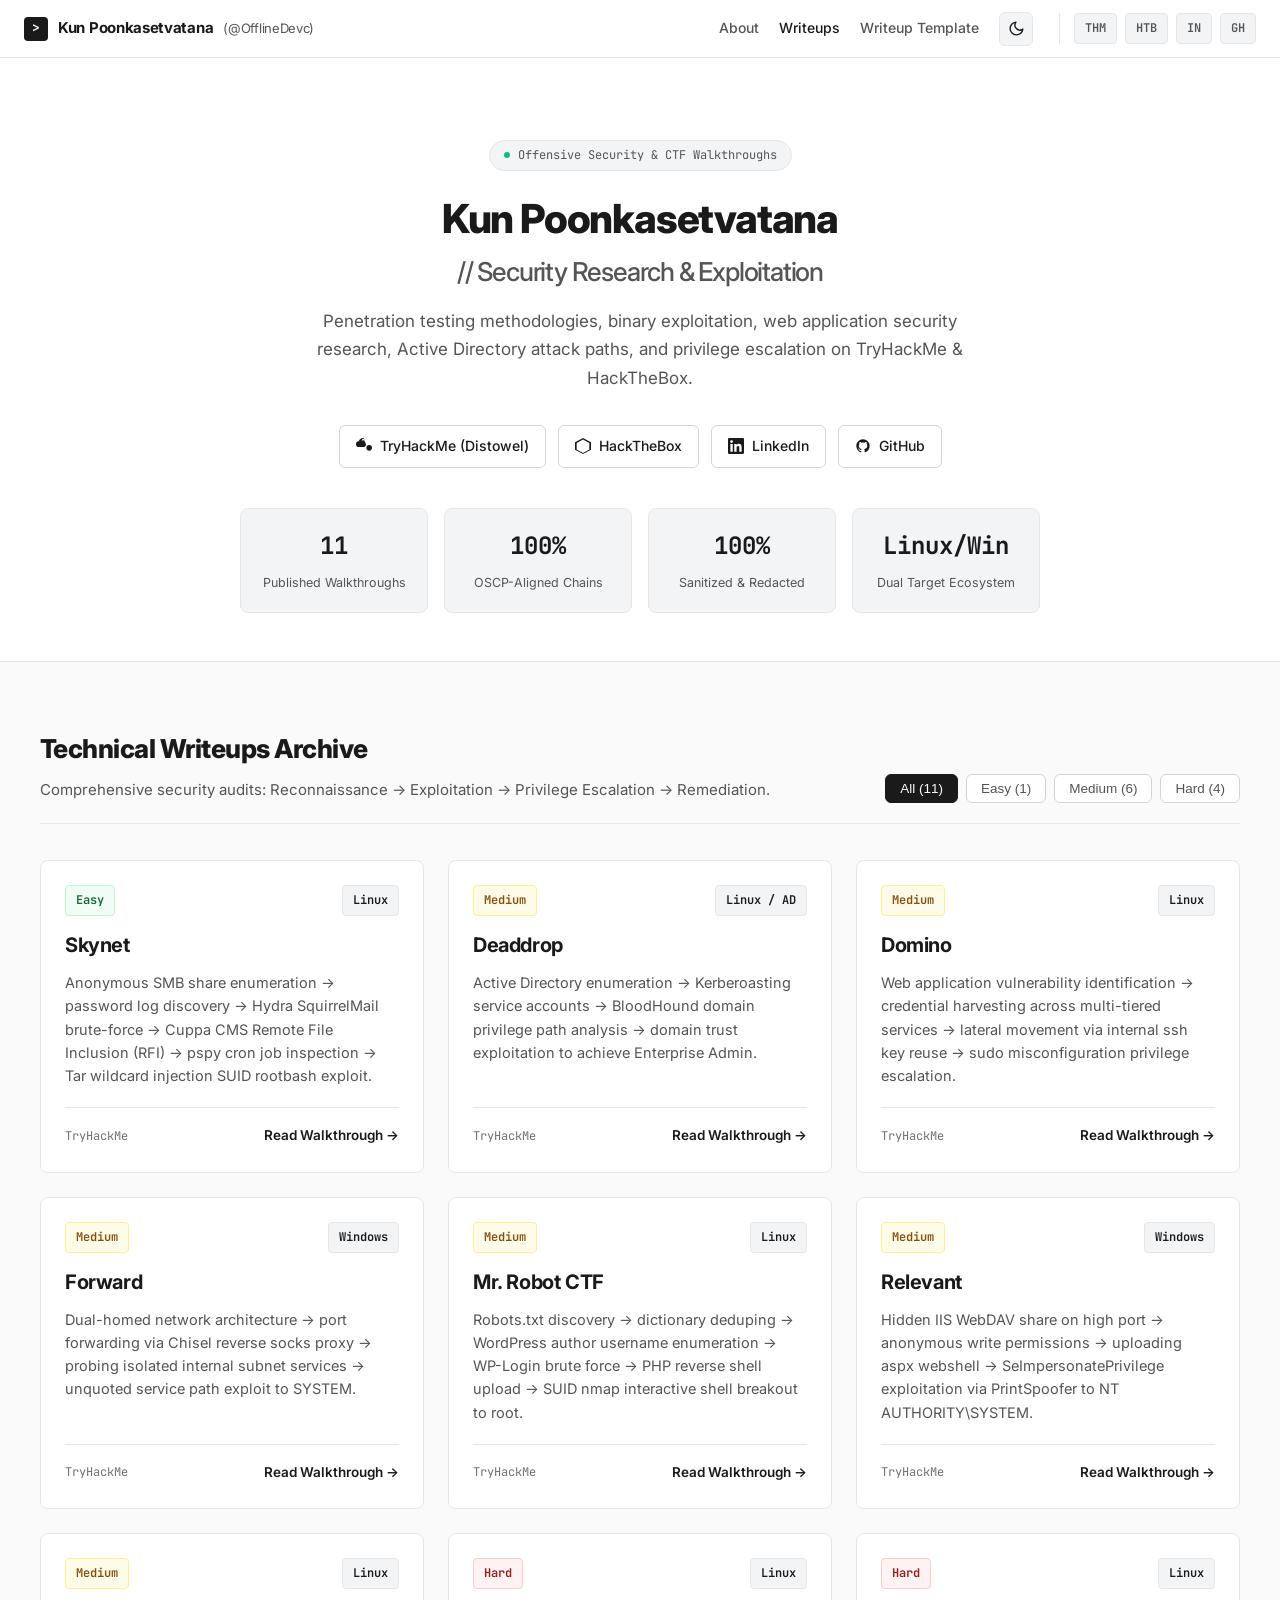
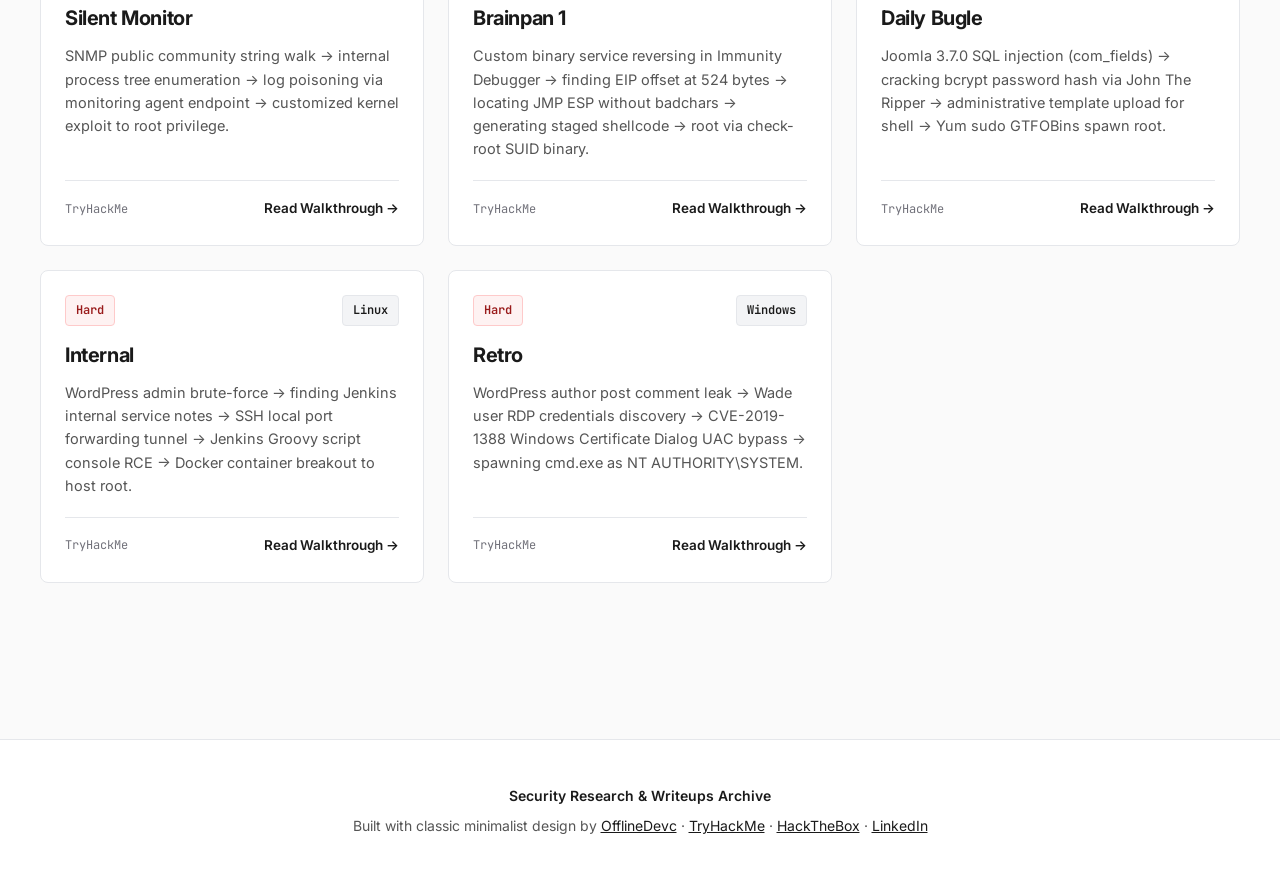
==== commit e5380586: "Add full-coverage Dark Mode with instant theme switcher, zero FOUT & synchronized storage v5.1" ====
--- a/index.html
+++ b/index.html
@@ -1,10 +1,21 @@
-﻿<!DOCTYPE html>
+<!DOCTYPE html>
 <html lang="en">
 <head>
   <meta charset="UTF-8" />
   <meta name="viewport" content="width=device-width, initial-scale=1.0" />
   <title>Kun Poonkasetvatana (@OfflineDevc) — Offensive Security & Technical Writeups Archive</title>
-  <link rel="stylesheet" href="style.css?v=5.0" />
+  <!-- Immediate Theme Application (Prevents FOUT) -->
+  <script>
+    (function() {
+      var theme = localStorage.getItem('theme');
+      if (theme) {
+        document.documentElement.setAttribute('data-theme', theme);
+      } else if (window.matchMedia && window.matchMedia('(prefers-color-scheme: dark)').matches) {
+        document.documentElement.setAttribute('data-theme', 'dark');
+      }
+    })();
+  </script>
+  <link rel="stylesheet" href="style.css?v=5.1" />
   <link rel="preconnect" href="https://fonts.googleapis.com" />
   <link rel="preconnect" href="https://fonts.gstatic.com" crossorigin />
   <link href="https://fonts.googleapis.com/css2?family=JetBrains+Mono:wght@400;500;600&family=Inter:wght@400;500;600;700;800&family=Sarabun:wght@300;400;500;600&display=swap" rel="stylesheet" />
@@ -22,6 +33,25 @@
         <a href="#about" class="nav-link-item">About</a>
         <a href="#writeups" class="nav-link-item active">Writeups</a>
         <a href="template-writeup.html" class="nav-link-item">Writeup Template</a>
+        
+        <!-- Theme Toggle Button -->
+        <button class="theme-toggle-btn" id="themeToggle" type="button" aria-label="Toggle Dark/Light Mode" title="Toggle Dark/Light Mode">
+          <svg class="sun-icon" viewBox="0 0 24 24" fill="none" stroke="currentColor" stroke-width="2" stroke-linecap="round" stroke-linejoin="round">
+            <circle cx="12" cy="12" r="5"></circle>
+            <line x1="12" y1="1" x2="12" y2="3"></line>
+            <line x1="12" y1="21" x2="12" y2="23"></line>
+            <line x1="4.22" y1="4.22" x2="5.64" y2="5.64"></line>
+            <line x1="18.36" y1="18.36" x2="19.78" y2="19.78"></line>
+            <line x1="1" y1="12" x2="3" y2="12"></line>
+            <line x1="21" y1="12" x2="23" y2="12"></line>
+            <line x1="4.22" y1="19.78" x2="5.64" y2="18.36"></line>
+            <line x1="18.36" y1="5.64" x2="19.78" y2="4.22"></line>
+          </svg>
+          <svg class="moon-icon" viewBox="0 0 24 24" fill="none" stroke="currentColor" stroke-width="2" stroke-linecap="round" stroke-linejoin="round">
+            <path d="M21 12.79A9 9 0 1 1 11.21 3 7 7 0 0 0 21 12.79z"></path>
+          </svg>
+        </button>
+
         <div class="nav-social-pills">
           <a href="https://tryhackme.com/p/Distowel" target="_blank" rel="noopener" class="pill-social" title="TryHackMe Profile">THM</a>
           <a href="https://profile.hackthebox.com/profile/01a11ceb-de8c-7382-a00c-8fab28836ef1" target="_blank" rel="noopener" class="pill-social" title="HackTheBox Profile">HTB</a>
@@ -278,6 +308,6 @@
     </div>
   </footer>
 
-  <script src="script.js?v=5.0"></script>
+  <script src="script.js?v=5.1"></script>
 </body>
 </html>
--- a/style.css
+++ b/style.css
@@ -1,7 +1,7 @@
 /* ==========================================================================
    OFFLINEDEVC — MINIMALIST TECHNICAL BLOG & CYBERSECURITY PORTFOLIO
    Author: Kun Poonkasetvatana (@OfflineDevc)
-   Design System: Classic Clean (White - Charcoal - Neutral Gray)
+   Design System: Classic Clean Dual Theme (Light & Dark Mode)
    Inspiration: Medium, GitBook & Stripe Technical Documentation
    ========================================================================== */
 
@@ -12,8 +12,11 @@
   padding: 0;
 }
 
+/* Light Theme (Default) */
 :root {
-  /* Color Palette (Classic White-Gray-Black / Charcoal) */
+  --theme-transition: background-color 0.2s ease, border-color 0.2s ease, color 0.2s ease, box-shadow 0.2s ease;
+
+  /* Background Colors */
   --bg-body:          #FAFAFA;   /* ขาวนวล สบายตาสำหรับการอ่านบทความยาวๆ */
   --bg-surface:       #FFFFFF;   /* ขาวบริสุทธิ์ สำหรับ Card, Header และ Paper Container */
   --bg-surface-hover: #F4F4F5;   /* พื้นหลังตอน Hover */
@@ -21,21 +24,24 @@
   --bg-code:          #1E1E1E;   /* เทาเข้มเกือบดำ สำหรับ Code/Terminal */
   --bg-code-header:   #2A2A2A;   /* แถบหัว Code block */
   --bg-callout:       #F9FAFB;   /* พื้นหลัง Callout / Note box */
+  --nav-backdrop:     rgba(255, 255, 255, 0.92);
 
   /* Typography Colors */
   --text-main:        #1A1A1A;   /* สีดำชาร์โคล สำหรับเนื้อหาหลัก (ไม่ใช้ #000000 เพื่อลดอาการล้าของสายตา) */
-  --text-secondary:   #555555;   /* สีเทาเข้ม สำหรับข้อมูลรองและ Metadata เช่น วันที่, หมวดหมู่ */
+  --text-secondary:   #555555;   /* สีเทาเข้ม สำหรับข้อมูลรองและ Metadata */
   --text-muted:       #71717A;   /* สีเทากลาง สำหรับ Caption, Breadcrumbs, Placeholders */
   --text-dim:         #A1A1AA;   /* สีเทาอ่อน สำหรับ Sub-labels */
   --text-code:        #E5E7EB;   /* สีขาว/เทาอ่อน ใน Code block */
+  --badge-invert-text:#FFFFFF;
 
   /* Accents & Borders */
   --border-light:     #E5E7EB;   /* เส้นแบ่งส่วน กรอบรูป เส้นคั่นทั่วไป */
   --border-medium:    #D1D5DB;   /* ขอบที่ต้องการความเด่นชัดขึ้น */
   --border-dark:      #1A1A1A;   /* แถบเส้นหนาสีดำด้านซ้ายสำหรับ Callout */
-  --accent-primary:   #18181B;   /* ดำชาร์โคลสำหรับจุด Focus */
-
-  /* Clean Restrained Difficulty Colors (Subtle & Professional) */
+  --shadow-sm:        0 1px 3px rgba(0, 0, 0, 0.05);
+  --shadow-md:        0 4px 16px rgba(0, 0, 0, 0.04);
+
+  /* Clean Restrained Difficulty Colors */
   --easy-color:       #166534;
   --easy-bg:          #F0FDF4;
   --easy-border:      #BBF7D0;
@@ -53,9 +59,50 @@
   --font-mono:        'JetBrains Mono', 'Fira Code', Consolas, monospace;
 
   /* Layout Widths */
-  --content-max-width: 780px;    /* จำกัดความกว้างคอลัมน์เนื้อหา 750px - 800px กึ่งกลาง */
-  --toc-width:         240px;    /* สารบัญ Table of Contents */
-  --sidebar-width:     280px;    /* เมนูรายชื่อ Writeups */
+  --content-max-width: 780px;
+  --toc-width:         240px;
+  --sidebar-width:     280px;
+}
+
+/* Dark Theme */
+[data-theme="dark"] {
+  /* Background Colors */
+  --bg-body:          #0D0F12;   /* ดำลึก สบายตาแบบ OLED/GitHub Dark */
+  --bg-surface:       #16191E;   /* เทาเข้มพรีเมียม สำหรับ Container & Cards */
+  --bg-surface-hover: #1E232B;   /* พื้นหลัง Hover ใน Dark mode */
+  --bg-subtle:        #1A1E24;   /* เทาเข้มระดับกลาง สำหรับ Badges & Headers */
+  --bg-code:          #0E1116;   /* ดำสนิทสำหรับ Code / Terminal */
+  --bg-code-header:   #181C23;   /* แถบหัว Code block */
+  --bg-callout:       #13161C;   /* พื้นหลัง Callout ใน Dark mode */
+  --nav-backdrop:     rgba(22, 25, 30, 0.92);
+
+  /* Typography Colors */
+  --text-main:        #F0F3F6;   /* ขาวนวล สบายตา อ่านง่าย ไม่แสบตา */
+  --text-secondary:   #9CA3AF;   /* เทากลางสำหรับข้อมูลรอง */
+  --text-muted:       #6B7280;   /* เทาอ่อนสำหรับ Caption และ Subtitle */
+  --text-dim:         #4B5563;   /* เทาเข้มสำหรับตัวแบ่ง */
+  --text-code:        #E2E8F0;   /* ตัวอักษร Code Block */
+  --badge-invert-text:#0D0F12;
+
+  /* Accents & Borders */
+  --border-light:     #232833;   /* เส้นแบ่งส่วนคมชัดแต่ไม่สว่างจ้า */
+  --border-medium:    #323947;   /* ขอบปุ่มและการ์ด */
+  --border-dark:      #E5E7EB;   /* แถบเน้นสีขาวเทาสำหรับ Callout */
+  --shadow-sm:        0 1px 3px rgba(0, 0, 0, 0.3);
+  --shadow-md:        0 4px 16px rgba(0, 0, 0, 0.25);
+
+  /* Refined Difficulty Colors for Dark Mode */
+  --easy-color:       #4ADE80;
+  --easy-bg:          rgba(74, 222, 128, 0.1);
+  --easy-border:      rgba(74, 222, 128, 0.25);
+
+  --medium-color:     #FACC15;
+  --medium-bg:        rgba(250, 204, 21, 0.1);
+  --medium-border:    rgba(250, 204, 21, 0.25);
+
+  --hard-color:       #F87171;
+  --hard-bg:          rgba(248, 113, 113, 0.1);
+  --hard-border:      rgba(248, 113, 113, 0.25);
 }
 
 html {
@@ -68,10 +115,11 @@
   color: var(--text-main);
   font-family: var(--font-sans);
   font-size: 16.5px;
-  line-height: 1.75;             /* Line-height 1.7 - 1.8 เพื่อความสบายตา */
+  line-height: 1.75;
   min-height: 100vh;
   -webkit-font-smoothing: antialiased;
   -moz-osx-font-smoothing: grayscale;
+  transition: var(--theme-transition);
 }
 
 a {
@@ -81,17 +129,18 @@
 }
 
 /* ==========================================================================
-   1. GLOBAL MINIMAL NAVBAR
+   1. GLOBAL MINIMAL NAVBAR & THEME TOGGLE
    ========================================================================== */
 .navbar {
   position: sticky;
   top: 0;
   z-index: 1000;
   height: 58px;
-  background-color: rgba(255, 255, 255, 0.95);
+  background-color: var(--nav-backdrop);
   backdrop-filter: blur(8px);
   -webkit-backdrop-filter: blur(8px);
   border-bottom: 1px solid var(--border-light);
+  transition: var(--theme-transition);
 }
 
 .nav-inner {
@@ -122,11 +171,12 @@
   width: 24px;
   height: 24px;
   background-color: var(--text-main);
-  color: #FFFFFF;
+  color: var(--bg-body);
   border-radius: 4px;
   font-family: var(--font-mono);
   font-size: 13px;
   font-weight: 700;
+  transition: var(--theme-transition);
 }
 
 .logo-handle {
@@ -138,7 +188,7 @@
 .nav-links {
   display: flex;
   align-items: center;
-  gap: 24px;
+  gap: 20px;
 }
 
 .nav-link-item {
@@ -153,12 +203,53 @@
   color: var(--text-main);
 }
 
+/* Theme Switcher Button */
+.theme-toggle-btn {
+  display: inline-flex;
+  align-items: center;
+  justify-content: center;
+  width: 34px;
+  height: 34px;
+  border-radius: 6px;
+  background-color: var(--bg-subtle);
+  border: 1px solid var(--border-light);
+  color: var(--text-main);
+  cursor: pointer;
+  transition: var(--theme-transition);
+  padding: 0;
+}
+
+.theme-toggle-btn:hover {
+  background-color: var(--bg-surface-hover);
+  border-color: var(--border-medium);
+}
+
+.theme-toggle-btn svg {
+  width: 17px;
+  height: 17px;
+}
+
+/* Hide sun in light mode, hide moon in dark mode */
+.sun-icon {
+  display: none;
+}
+.moon-icon {
+  display: block;
+}
+
+[data-theme="dark"] .sun-icon {
+  display: block;
+}
+[data-theme="dark"] .moon-icon {
+  display: none;
+}
+
 .nav-social-pills {
   display: flex;
   align-items: center;
   gap: 8px;
-  margin-left: 12px;
-  padding-left: 16px;
+  margin-left: 6px;
+  padding-left: 14px;
   border-left: 1px solid var(--border-light);
 }
 
@@ -179,18 +270,19 @@
 
 .pill-social:hover {
   background-color: var(--text-main);
-  color: #FFFFFF;
+  color: var(--bg-body);
   border-color: var(--text-main);
 }
 
 /* ==========================================================================
-   2. HOMEPAGE STYLING (BENTO GRID - MINIMALIST)
+   2. HOMEPAGE STYLING (BENTO GRID)
    ========================================================================== */
 .hero {
   padding: 80px 24px 48px;
   background-color: var(--bg-surface);
   border-bottom: 1px solid var(--border-light);
   text-align: center;
+  transition: var(--theme-transition);
 }
 
 .hero-inner {
@@ -210,6 +302,7 @@
   font-size: 12px;
   color: var(--text-secondary);
   margin-bottom: 24px;
+  transition: var(--theme-transition);
 }
 
 .status-dot {
@@ -288,6 +381,7 @@
   border-radius: 8px;
   padding: 16px;
   text-align: center;
+  transition: var(--theme-transition);
 }
 
 .stat-num {
@@ -362,7 +456,7 @@
 
 .filter-btn.active {
   background-color: var(--text-main);
-  color: #FFFFFF;
+  color: var(--bg-body);
   border-color: var(--text-main);
 }
 
@@ -385,7 +479,7 @@
 
 .writeup-card:hover {
   border-color: var(--border-medium);
-  box-shadow: 0 4px 16px rgba(0, 0, 0, 0.04);
+  box-shadow: var(--shadow-md);
   transform: translateY(-2px);
 }
 
@@ -440,6 +534,7 @@
   background-color: var(--bg-surface);
   border-bottom: 1px solid var(--border-light);
   padding: 40px 24px 32px;
+  transition: var(--theme-transition);
 }
 
 .writeup-hero-inner {
@@ -519,6 +614,7 @@
   background-color: var(--bg-subtle);
   border: 1px solid var(--border-light);
   color: var(--text-secondary);
+  transition: var(--theme-transition);
 }
 
 .badge.diff-easy {
@@ -573,6 +669,7 @@
   border: 1px solid var(--border-light);
   border-radius: 8px;
   padding: 20px;
+  transition: var(--theme-transition);
 }
 
 .sidebar-header {
@@ -657,6 +754,7 @@
   color: var(--text-main);
   font-size: 16.5px;
   line-height: 1.78;
+  transition: var(--theme-transition);
 }
 
 /* Right Sticky Table of Contents (TOC) */
@@ -669,6 +767,7 @@
   overflow-y: auto;
   padding-left: 18px;
   border-left: 1px solid var(--border-light);
+  transition: var(--theme-transition);
 }
 
 .toc-title {
@@ -763,7 +862,7 @@
   margin: 24px 0 10px;
 }
 
-/* Inline Code: พื้นหลังสีเทาอ่อน (#F3F4F6) ตัวอักษรสีดำเข้ม ขอบมนเล็กน้อย */
+/* Inline Code: พื้นหลังสีเทาอ่อน ตัวอักษรสีดำเข้ม ขอบมนเล็กน้อย */
 .writeup-content code {
   font-family: var(--font-mono);
   font-size: 0.88em;
@@ -772,16 +871,18 @@
   padding: 2px 6px;
   border-radius: 4px;
   border: 1px solid var(--border-light);
-}
-
-/* Code Blocks / Terminal Output: #1E1E1E พร้อมปุ่ม Copy & Header */
+  transition: var(--theme-transition);
+}
+
+/* Code Blocks / Terminal Output: #1E1E1E / #0E1116 พร้อมปุ่ม Copy & Header */
 .writeup-content pre {
   margin: 26px 0;
   border-radius: 6px;
   overflow: hidden;
-  border: 1px solid #333333;
+  border: 1px solid var(--border-medium);
   background-color: var(--bg-code);
   position: relative;
+  transition: var(--theme-transition);
 }
 
 .writeup-content pre code {
@@ -803,7 +904,7 @@
   top: 10px;
   right: 12px;
   background-color: rgba(255, 255, 255, 0.08);
-  border: 1px solid #4B5563;
+  border: 1px solid rgba(255, 255, 255, 0.2);
   border-radius: 4px;
   color: #D1D5DB;
   font-family: var(--font-mono);
@@ -829,6 +930,7 @@
   border: 1px solid var(--border-light);
   border-left: 4px solid var(--border-dark);
   border-radius: 0 6px 6px 0;
+  transition: var(--theme-transition);
 }
 
 .callout-title {
@@ -861,9 +963,10 @@
   height: auto;
   border: 1px solid var(--border-light);
   border-radius: 6px;
-  background-color: #FFFFFF;
+  background-color: var(--bg-surface);
   padding: 4px;
-  box-shadow: 0 2px 8px rgba(0, 0, 0, 0.03);
+  box-shadow: var(--shadow-sm);
+  transition: var(--theme-transition);
 }
 
 .image-caption {
@@ -884,6 +987,8 @@
   border: 1px solid var(--border-light);
   border-radius: 6px;
   overflow: hidden;
+  background-color: var(--bg-surface);
+  transition: var(--theme-transition);
 }
 
 .writeup-content th {
@@ -948,7 +1053,7 @@
 
 .pagination-card:hover {
   border-color: var(--border-dark);
-  box-shadow: 0 2px 8px rgba(0, 0, 0, 0.04);
+  box-shadow: var(--shadow-md);
 }
 
 .pagination-sub {
@@ -988,6 +1093,7 @@
   font-size: 14px;
   color: var(--text-secondary);
   margin-top: 60px;
+  transition: var(--theme-transition);
 }
 
 .footer-inner {
@@ -1008,6 +1114,7 @@
   padding: 10px 16px;
   align-items: center;
   justify-content: space-between;
+  transition: var(--theme-transition);
 }
 
 .mobile-sidebar-toggle {
@@ -1028,8 +1135,9 @@
   display: none;
   position: fixed;
   inset: 0;
-  background: rgba(0, 0, 0, 0.4);
+  background: rgba(0, 0, 0, 0.6);
   z-index: 1050;
+  backdrop-filter: blur(2px);
 }
 
 .sidebar-overlay.open {
@@ -1040,7 +1148,6 @@
    7. RESPONSIVE DESIGN (MOBILE & TABLET ADAPTATION)
    ========================================================================== */
 @media (max-width: 1180px) {
-  /* ซ่อน Table of Contents ด้านขวาเมื่อหน้าจอแคบลง ตามข้อกำหนด */
   .toc-sidebar {
     display: none;
   }
@@ -1052,7 +1159,6 @@
     padding: 20px 16px 60px;
   }
 
-  /* แปลง Left Sidebar เป็น Drawer สำหรับ Mobile */
   .writeup-sidebar {
     position: fixed;
     top: 0;
@@ -1067,7 +1173,7 @@
 
   .writeup-sidebar.open {
     left: 0;
-    box-shadow: 4px 0 24px rgba(0, 0, 0, 0.15);
+    box-shadow: 4px 0 24px rgba(0, 0, 0, 0.4);
   }
 
   .mobile-sidebar-bar {
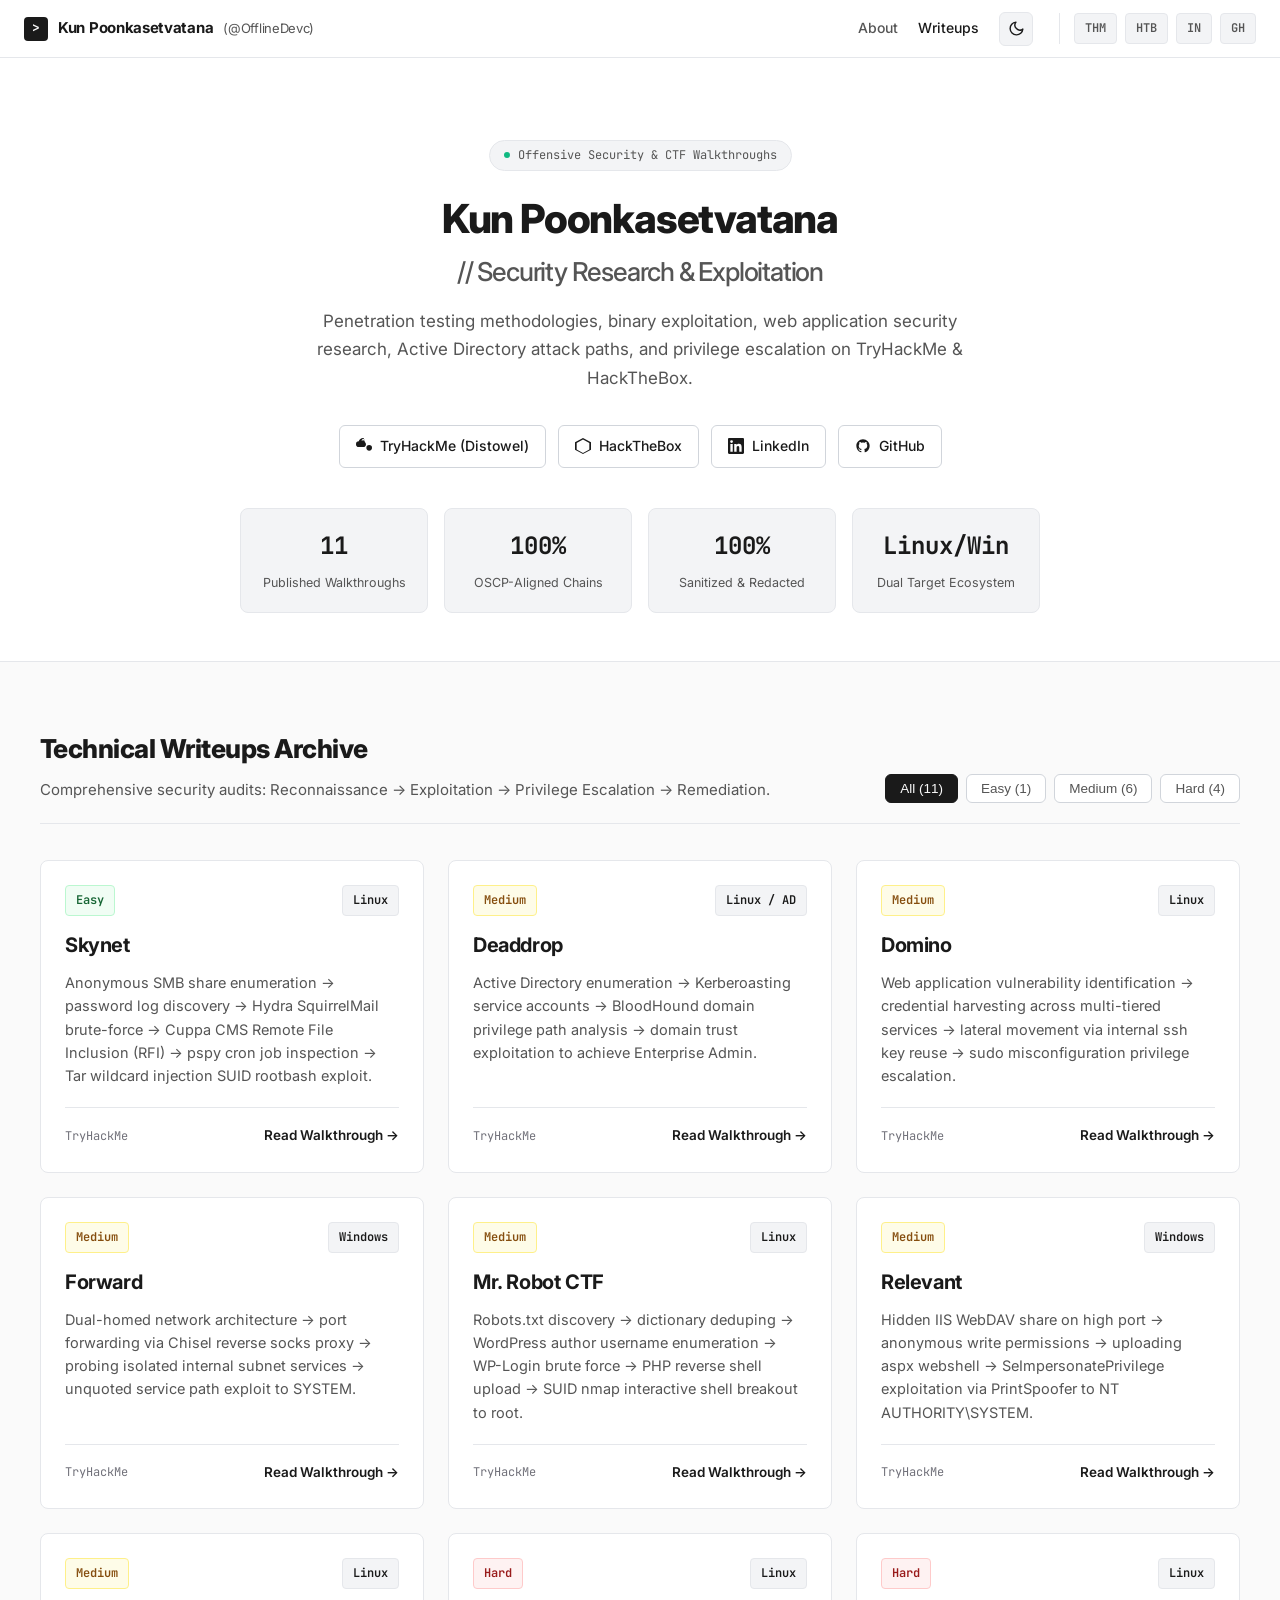
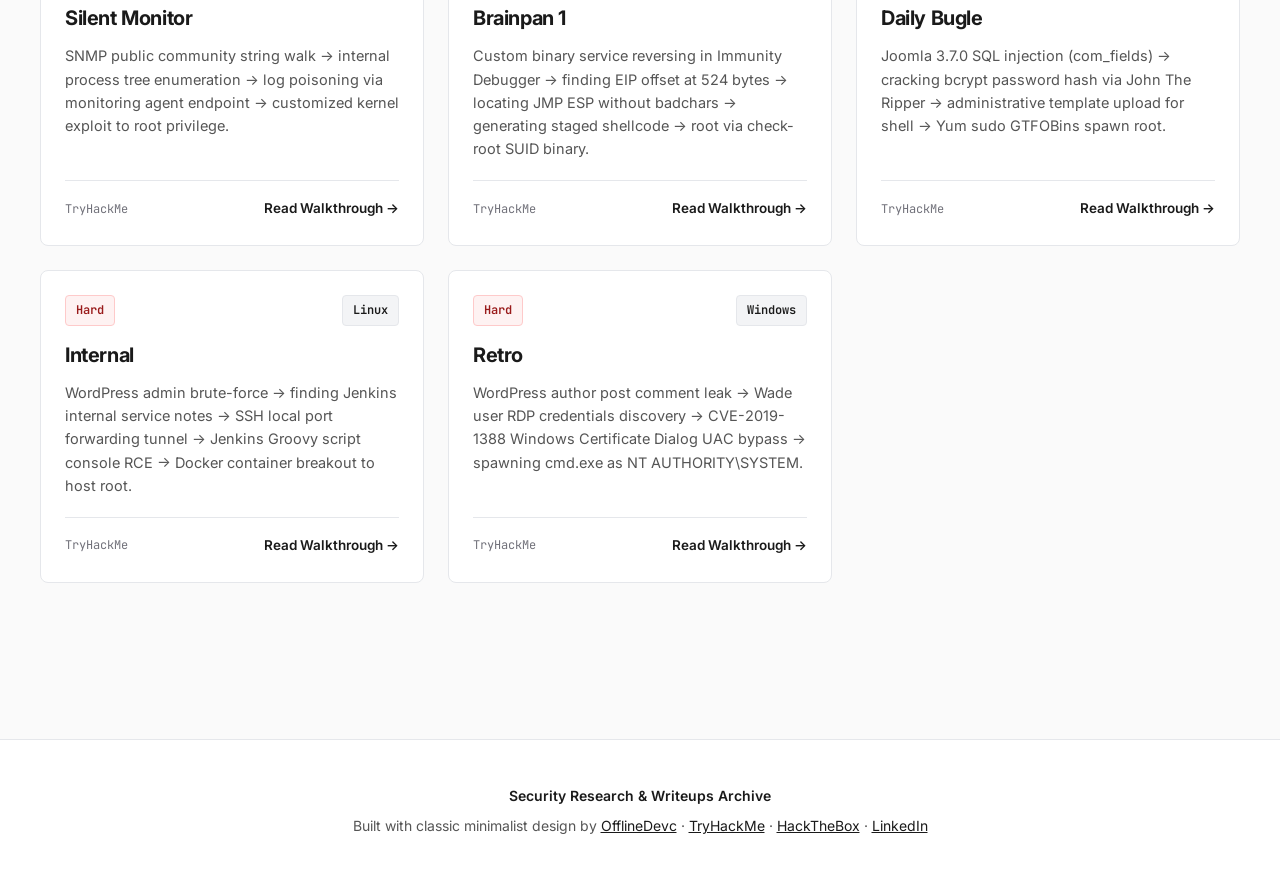
==== commit de6194cc: "Remove template file, fix theme persistence across writeups, and restore full sidebar styling v5.2" ====
--- a/index.html
+++ b/index.html
@@ -7,15 +7,17 @@
   <!-- Immediate Theme Application (Prevents FOUT) -->
   <script>
     (function() {
-      var theme = localStorage.getItem('theme');
-      if (theme) {
-        document.documentElement.setAttribute('data-theme', theme);
-      } else if (window.matchMedia && window.matchMedia('(prefers-color-scheme: dark)').matches) {
-        document.documentElement.setAttribute('data-theme', 'dark');
-      }
+      try {
+        var theme = localStorage.getItem('theme');
+        if (theme) {
+          document.documentElement.setAttribute('data-theme', theme);
+        } else if (window.matchMedia && window.matchMedia('(prefers-color-scheme: dark)').matches) {
+          document.documentElement.setAttribute('data-theme', 'dark');
+        }
+      } catch (e) {}
     })();
   </script>
-  <link rel="stylesheet" href="style.css?v=5.1" />
+  <link rel="stylesheet" href="style.css?v=5.2" />
   <link rel="preconnect" href="https://fonts.googleapis.com" />
   <link rel="preconnect" href="https://fonts.gstatic.com" crossorigin />
   <link href="https://fonts.googleapis.com/css2?family=JetBrains+Mono:wght@400;500;600&family=Inter:wght@400;500;600;700;800&family=Sarabun:wght@300;400;500;600&display=swap" rel="stylesheet" />
@@ -32,7 +34,6 @@
       <div class="nav-links">
         <a href="#about" class="nav-link-item">About</a>
         <a href="#writeups" class="nav-link-item active">Writeups</a>
-        <a href="template-writeup.html" class="nav-link-item">Writeup Template</a>
         
         <!-- Theme Toggle Button -->
         <button class="theme-toggle-btn" id="themeToggle" type="button" aria-label="Toggle Dark/Light Mode" title="Toggle Dark/Light Mode">
@@ -308,6 +309,6 @@
     </div>
   </footer>
 
-  <script src="script.js?v=5.1"></script>
+  <script src="script.js?v=5.2"></script>
 </body>
 </html>
--- a/style.css
+++ b/style.css
@@ -1,8 +1,7 @@
 /* ==========================================================================
-   OFFLINEDEVC — MINIMALIST TECHNICAL BLOG & CYBERSECURITY PORTFOLIO
+   OFFLINEDEVC — CLASSIC MINIMALIST SECURITY PORTFOLIO & TECHNICAL WRITEUPS
    Author: Kun Poonkasetvatana (@OfflineDevc)
-   Design System: Classic Clean Dual Theme (Light & Dark Mode)
-   Inspiration: Medium, GitBook & Stripe Technical Documentation
+   Design System: Classic Clean Dual Theme (Full Light & Dark Mode)
    ========================================================================== */
 
 /* ── Reset & CSS Custom Properties ───────────────────────────────────────── */
@@ -12,7 +11,7 @@
   padding: 0;
 }
 
-/* Light Theme (Default) */
+/* 1. Light Theme (Default Root Variables) */
 :root {
   --theme-transition: background-color 0.2s ease, border-color 0.2s ease, color 0.2s ease, box-shadow 0.2s ease;
 
@@ -24,7 +23,7 @@
   --bg-code:          #1E1E1E;   /* เทาเข้มเกือบดำ สำหรับ Code/Terminal */
   --bg-code-header:   #2A2A2A;   /* แถบหัว Code block */
   --bg-callout:       #F9FAFB;   /* พื้นหลัง Callout / Note box */
-  --nav-backdrop:     rgba(255, 255, 255, 0.92);
+  --nav-backdrop:     rgba(255, 255, 255, 0.94);
 
   /* Typography Colors */
   --text-main:        #1A1A1A;   /* สีดำชาร์โคล สำหรับเนื้อหาหลัก (ไม่ใช้ #000000 เพื่อลดอาการล้าของสายตา) */
@@ -32,7 +31,6 @@
   --text-muted:       #71717A;   /* สีเทากลาง สำหรับ Caption, Breadcrumbs, Placeholders */
   --text-dim:         #A1A1AA;   /* สีเทาอ่อน สำหรับ Sub-labels */
   --text-code:        #E5E7EB;   /* สีขาว/เทาอ่อน ใน Code block */
-  --badge-invert-text:#FFFFFF;
 
   /* Accents & Borders */
   --border-light:     #E5E7EB;   /* เส้นแบ่งส่วน กรอบรูป เส้นคั่นทั่วไป */
@@ -64,34 +62,70 @@
   --sidebar-width:     280px;
 }
 
-/* Dark Theme */
+/* 2. System Automatic Dark Mode (Active when user OS is Dark and no manual light override) */
+@media (prefers-color-scheme: dark) {
+  :root:not([data-theme="light"]) {
+    --bg-body:          #0D0F12;   /* ดำลึก สบายตาแบบ OLED/GitHub Dark */
+    --bg-surface:       #16191E;   /* เทาเข้มพรีเมียม สำหรับ Container & Cards */
+    --bg-surface-hover: #1E232B;   /* พื้นหลัง Hover ใน Dark mode */
+    --bg-subtle:        #1A1E24;   /* เทาเข้มระดับกลาง สำหรับ Badges & Headers */
+    --bg-code:          #0E1116;   /* ดำสนิทสำหรับ Code / Terminal */
+    --bg-code-header:   #181C23;   /* แถบหัว Code block */
+    --bg-callout:       #13161C;   /* พื้นหลัง Callout ใน Dark mode */
+    --nav-backdrop:     rgba(22, 25, 30, 0.94);
+
+    --text-main:        #F0F3F6;   /* ขาวนวล สบายตา อ่านง่าย ไม่แสบตา */
+    --text-secondary:   #9CA3AF;   /* เทากลางสำหรับข้อมูลรอง */
+    --text-muted:       #6B7280;   /* เทาอ่อนสำหรับ Caption และ Subtitle */
+    --text-dim:         #4B5563;   /* เทาเข้มสำหรับตัวแบ่ง */
+    --text-code:        #E2E8F0;   /* ตัวอักษร Code Block */
+
+    --border-light:     #232833;   /* เส้นแบ่งส่วนคมชัดแต่ไม่สว่างจ้า */
+    --border-medium:    #323947;   /* ขอบปุ่มและการ์ด */
+    --border-dark:      #E5E7EB;   /* แถบเน้นสีขาวเทาสำหรับ Callout */
+    --shadow-sm:        0 1px 3px rgba(0, 0, 0, 0.3);
+    --shadow-md:        0 4px 16px rgba(0, 0, 0, 0.25);
+
+    --easy-color:       #4ADE80;
+    --easy-bg:          rgba(74, 222, 128, 0.1);
+    --easy-border:      rgba(74, 222, 128, 0.25);
+
+    --medium-color:     #FACC15;
+    --medium-bg:        rgba(250, 204, 21, 0.1);
+    --medium-border:    rgba(250, 204, 21, 0.25);
+
+    --hard-color:       #F87171;
+    --hard-bg:          rgba(248, 113, 113, 0.1);
+    --hard-border:      rgba(248, 113, 113, 0.25);
+  }
+}
+
+/* 3. Explicit Dark Theme (When user selects Dark Mode) */
+:root[data-theme="dark"],
+html[data-theme="dark"],
+body[data-theme="dark"],
 [data-theme="dark"] {
-  /* Background Colors */
-  --bg-body:          #0D0F12;   /* ดำลึก สบายตาแบบ OLED/GitHub Dark */
-  --bg-surface:       #16191E;   /* เทาเข้มพรีเมียม สำหรับ Container & Cards */
-  --bg-surface-hover: #1E232B;   /* พื้นหลัง Hover ใน Dark mode */
-  --bg-subtle:        #1A1E24;   /* เทาเข้มระดับกลาง สำหรับ Badges & Headers */
-  --bg-code:          #0E1116;   /* ดำสนิทสำหรับ Code / Terminal */
-  --bg-code-header:   #181C23;   /* แถบหัว Code block */
-  --bg-callout:       #13161C;   /* พื้นหลัง Callout ใน Dark mode */
-  --nav-backdrop:     rgba(22, 25, 30, 0.92);
-
-  /* Typography Colors */
-  --text-main:        #F0F3F6;   /* ขาวนวล สบายตา อ่านง่าย ไม่แสบตา */
-  --text-secondary:   #9CA3AF;   /* เทากลางสำหรับข้อมูลรอง */
-  --text-muted:       #6B7280;   /* เทาอ่อนสำหรับ Caption และ Subtitle */
-  --text-dim:         #4B5563;   /* เทาเข้มสำหรับตัวแบ่ง */
-  --text-code:        #E2E8F0;   /* ตัวอักษร Code Block */
-  --badge-invert-text:#0D0F12;
-
-  /* Accents & Borders */
-  --border-light:     #232833;   /* เส้นแบ่งส่วนคมชัดแต่ไม่สว่างจ้า */
-  --border-medium:    #323947;   /* ขอบปุ่มและการ์ด */
-  --border-dark:      #E5E7EB;   /* แถบเน้นสีขาวเทาสำหรับ Callout */
+  --bg-body:          #0D0F12;
+  --bg-surface:       #16191E;
+  --bg-surface-hover: #1E232B;
+  --bg-subtle:        #1A1E24;
+  --bg-code:          #0E1116;
+  --bg-code-header:   #181C23;
+  --bg-callout:       #13161C;
+  --nav-backdrop:     rgba(22, 25, 30, 0.94);
+
+  --text-main:        #F0F3F6;
+  --text-secondary:   #9CA3AF;
+  --text-muted:       #6B7280;
+  --text-dim:         #4B5563;
+  --text-code:        #E2E8F0;
+
+  --border-light:     #232833;
+  --border-medium:    #323947;
+  --border-dark:      #E5E7EB;
   --shadow-sm:        0 1px 3px rgba(0, 0, 0, 0.3);
   --shadow-md:        0 4px 16px rgba(0, 0, 0, 0.25);
 
-  /* Refined Difficulty Colors for Dark Mode */
   --easy-color:       #4ADE80;
   --easy-bg:          rgba(74, 222, 128, 0.1);
   --easy-border:      rgba(74, 222, 128, 0.25);
@@ -103,6 +137,45 @@
   --hard-color:       #F87171;
   --hard-bg:          rgba(248, 113, 113, 0.1);
   --hard-border:      rgba(248, 113, 113, 0.25);
+}
+
+/* 4. Explicit Light Theme (When user selects Light Mode) */
+:root[data-theme="light"],
+html[data-theme="light"],
+body[data-theme="light"],
+[data-theme="light"] {
+  --bg-body:          #FAFAFA;
+  --bg-surface:       #FFFFFF;
+  --bg-surface-hover: #F4F4F5;
+  --bg-subtle:        #F3F4F6;
+  --bg-code:          #1E1E1E;
+  --bg-code-header:   #2A2A2A;
+  --bg-callout:       #F9FAFB;
+  --nav-backdrop:     rgba(255, 255, 255, 0.94);
+
+  --text-main:        #1A1A1A;
+  --text-secondary:   #555555;
+  --text-muted:       #71717A;
+  --text-dim:         #A1A1AA;
+  --text-code:        #E5E7EB;
+
+  --border-light:     #E5E7EB;
+  --border-medium:    #D1D5DB;
+  --border-dark:      #1A1A1A;
+  --shadow-sm:        0 1px 3px rgba(0, 0, 0, 0.05);
+  --shadow-md:        0 4px 16px rgba(0, 0, 0, 0.04);
+
+  --easy-color:       #166534;
+  --easy-bg:          #F0FDF4;
+  --easy-border:      #BBF7D0;
+
+  --medium-color:     #854D0E;
+  --medium-bg:        #FEFCE8;
+  --medium-border:    #FEF08A;
+
+  --hard-color:       #991B1B;
+  --hard-bg:          #FEF2F2;
+  --hard-border:      #FECACA;
 }
 
 html {
@@ -229,20 +302,20 @@
   height: 17px;
 }
 
-/* Hide sun in light mode, hide moon in dark mode */
-.sun-icon {
-  display: none;
-}
-.moon-icon {
-  display: block;
-}
-
-[data-theme="dark"] .sun-icon {
-  display: block;
-}
-[data-theme="dark"] .moon-icon {
-  display: none;
-}
+/* Icon visibility rules for light & dark modes */
+.sun-icon { display: none; }
+.moon-icon { display: block; }
+
+@media (prefers-color-scheme: dark) {
+  :root:not([data-theme="light"]) .sun-icon { display: block; }
+  :root:not([data-theme="light"]) .moon-icon { display: none; }
+}
+
+[data-theme="dark"] .sun-icon { display: block !important; }
+[data-theme="dark"] .moon-icon { display: none !important; }
+
+[data-theme="light"] .sun-icon { display: none !important; }
+[data-theme="light"] .moon-icon { display: block !important; }
 
 .nav-social-pills {
   display: flex;
@@ -565,8 +638,19 @@
 }
 
 .author-hero-pill {
+  display: inline-flex;
+  align-items: center;
+  gap: 8px;
   font-size: 13px;
   color: var(--text-muted);
+}
+
+.author-live-dot {
+  width: 6px;
+  height: 6px;
+  border-radius: 50%;
+  background-color: #10B981;
+  display: inline-block;
 }
 
 .hero-main-row {
@@ -646,7 +730,7 @@
 }
 
 /* ==========================================================================
-   4. WRITEUP PAGE — THREE/TWO COLUMN LAYOUT
+   4. WRITEUP PAGE — THREE-COLUMN LAYOUT
    ========================================================================== */
 .writeup-layout {
   max-width: 1340px;
@@ -668,19 +752,53 @@
   background-color: var(--bg-surface);
   border: 1px solid var(--border-light);
   border-radius: 8px;
-  padding: 20px;
-  transition: var(--theme-transition);
+  padding: 16px;
+  transition: var(--theme-transition);
+}
+
+/* Sidebar Author Box */
+.sidebar-author-box {
+  background: var(--bg-subtle);
+  border: 1px solid var(--border-light);
+  border-radius: 6px;
+  padding: 10px 12px;
+  margin-bottom: 14px;
+  transition: var(--theme-transition);
+}
+
+.sidebar-author-name {
+  font-size: 13px;
+  font-weight: 600;
+  color: var(--text-main);
+}
+
+.sidebar-author-meta {
+  display: flex;
+  gap: 8px;
+  margin-top: 4px;
+}
+
+.author-badge-tag {
+  font-family: var(--font-mono);
+  font-size: 11px;
+  color: var(--text-secondary);
+}
+
+.author-badge-thm {
+  font-family: var(--font-mono);
+  font-size: 11px;
+  color: var(--text-muted);
 }
 
 .sidebar-header {
   display: flex;
   align-items: center;
   justify-content: space-between;
-  padding-bottom: 12px;
-  margin-bottom: 14px;
+  padding-bottom: 10px;
+  margin-bottom: 12px;
   border-bottom: 1px solid var(--border-light);
   font-family: var(--font-mono);
-  font-size: 11.5px;
+  font-size: 11px;
   font-weight: 700;
   color: var(--text-muted);
 }
@@ -700,6 +818,23 @@
   justify-content: space-between;
 }
 
+.group-left {
+  display: flex;
+  align-items: center;
+  gap: 6px;
+}
+
+.diff-indicator {
+  width: 6px;
+  height: 6px;
+  border-radius: 50%;
+  display: inline-block;
+}
+
+.dot-easy { background-color: var(--easy-color); }
+.dot-medium { background-color: var(--medium-color); }
+.dot-hard { background-color: var(--hard-color); }
+
 .sidebar-list {
   list-style: none;
   display: flex;
@@ -707,26 +842,46 @@
   gap: 2px;
 }
 
-.sidebar-item a {
-  display: flex;
-  align-items: center;
-  justify-content: space-between;
+.sidebar-link {
+  display: flex;
+  align-items: center;
+  gap: 8px;
   padding: 6px 10px;
   border-radius: 4px;
   font-size: 13.5px;
   color: var(--text-secondary);
-}
-
-.sidebar-item a:hover {
+  transition: all 0.15s ease;
+}
+
+.sidebar-link:hover {
   background-color: var(--bg-subtle);
   color: var(--text-main);
 }
 
-.sidebar-item.active a {
+.sidebar-item.active .sidebar-link {
   background-color: var(--bg-subtle);
   color: var(--text-main);
   font-weight: 600;
   border-left: 3px solid var(--border-dark);
+}
+
+.sidebar-item-bullet {
+  width: 4px;
+  height: 4px;
+  border-radius: 50%;
+  background-color: var(--border-medium);
+  flex-shrink: 0;
+}
+
+.sidebar-item.active .sidebar-item-bullet {
+  background-color: var(--text-main);
+}
+
+.sidebar-item-title {
+  flex-grow: 1;
+  overflow: hidden;
+  text-overflow: ellipsis;
+  white-space: nowrap;
 }
 
 .sidebar-os-badge {
@@ -818,7 +973,7 @@
 }
 
 /* ==========================================================================
-   5. CONTENT STYLING ELEMENTS (TYPOGRAPHY & COMPONENTS)
+   5. CONTENT STYLING ELEMENTS
    ========================================================================== */
 .writeup-content p {
   margin-bottom: 22px;
@@ -862,7 +1017,7 @@
   margin: 24px 0 10px;
 }
 
-/* Inline Code: พื้นหลังสีเทาอ่อน ตัวอักษรสีดำเข้ม ขอบมนเล็กน้อย */
+/* Inline Code */
 .writeup-content code {
   font-family: var(--font-mono);
   font-size: 0.88em;
@@ -874,7 +1029,7 @@
   transition: var(--theme-transition);
 }
 
-/* Code Blocks / Terminal Output: #1E1E1E / #0E1116 พร้อมปุ่ม Copy & Header */
+/* Code Blocks / Terminal Output */
 .writeup-content pre {
   margin: 26px 0;
   border-radius: 6px;
@@ -921,7 +1076,7 @@
   border-color: #9CA3AF;
 }
 
-/* Callout / Note Boxes: พื้นหลังเทาอ่อน มีแถบเส้นหนาสีดำด้านซ้าย */
+/* Callout / Note Boxes */
 .callout-box,
 blockquote {
   margin: 26px 0;
@@ -951,7 +1106,7 @@
   color: var(--text-secondary);
 }
 
-/* Image Container: กรอบรูปภาพมีเส้นขอบสีเทาบางๆ พร้อมคำอธิบายใต้ภาพ */
+/* Image Container */
 .image-container,
 .writeup-content p:has(> img) {
   margin: 28px 0;
